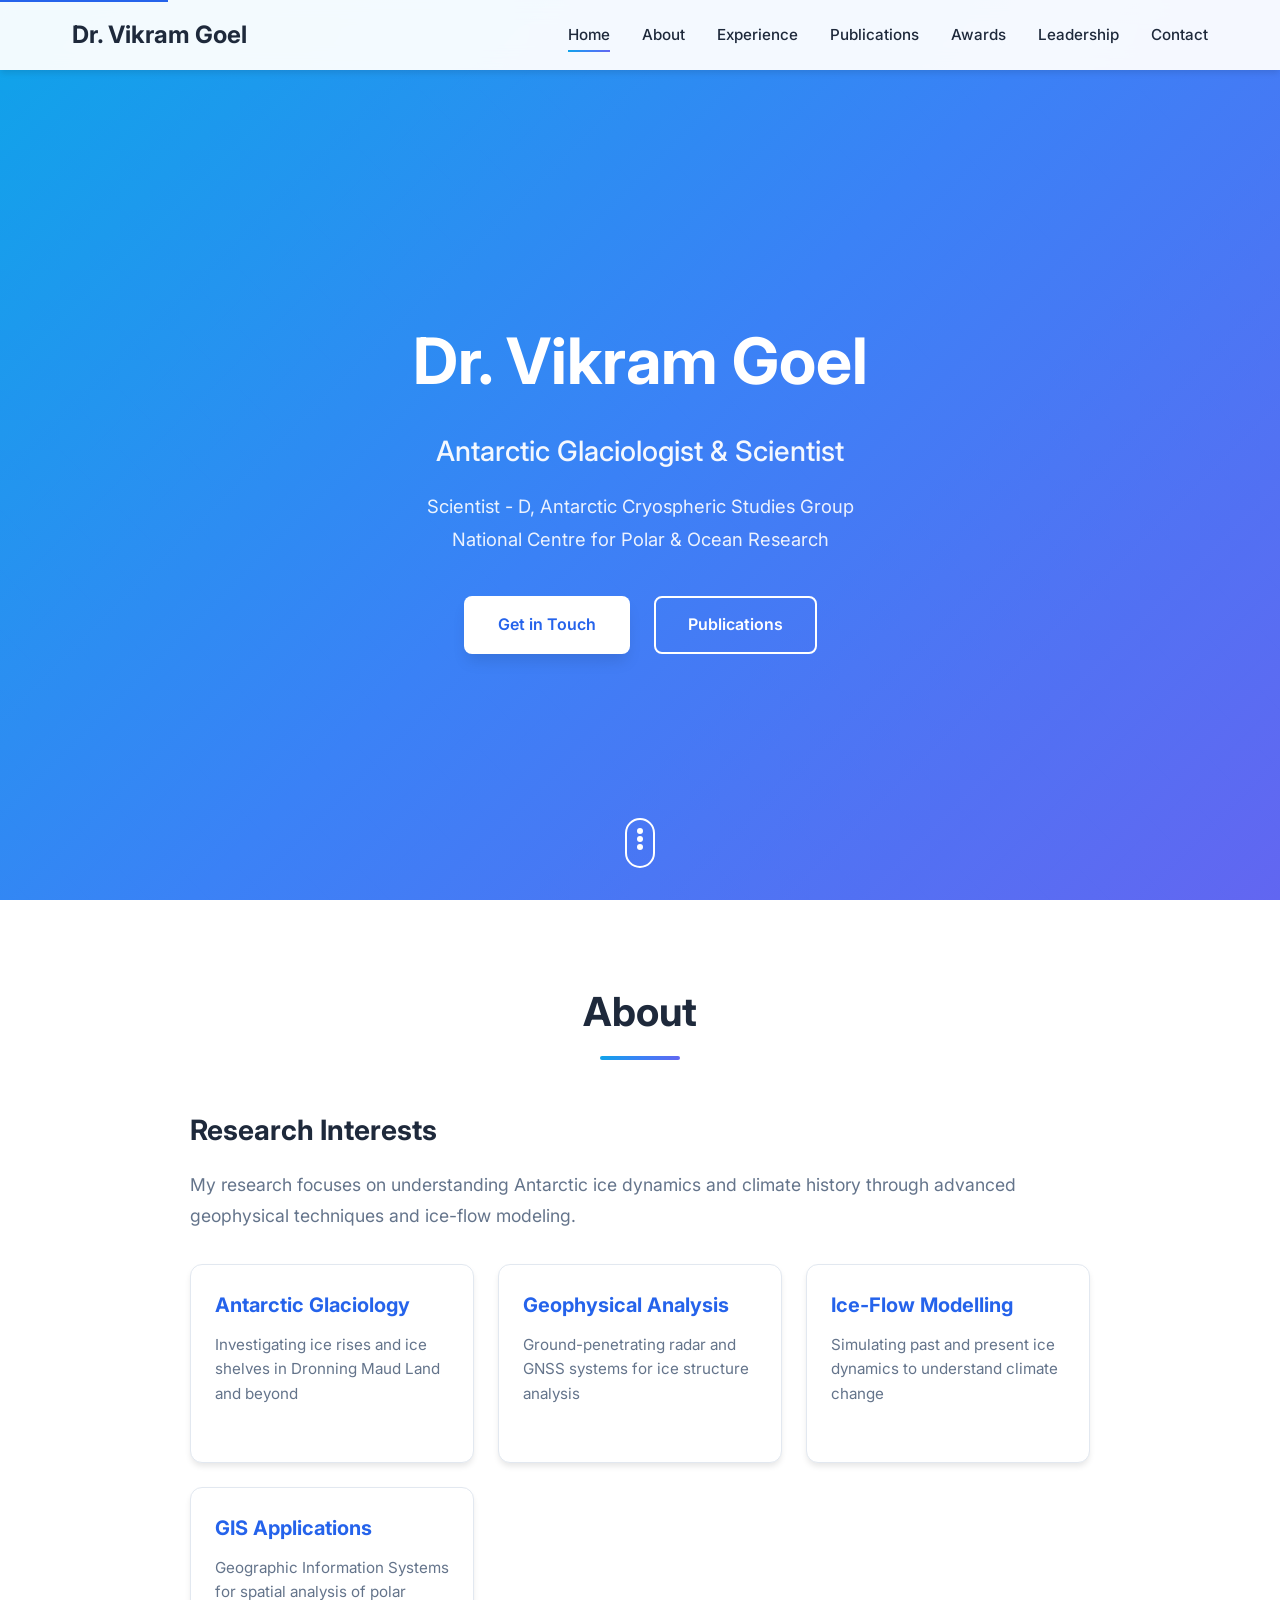
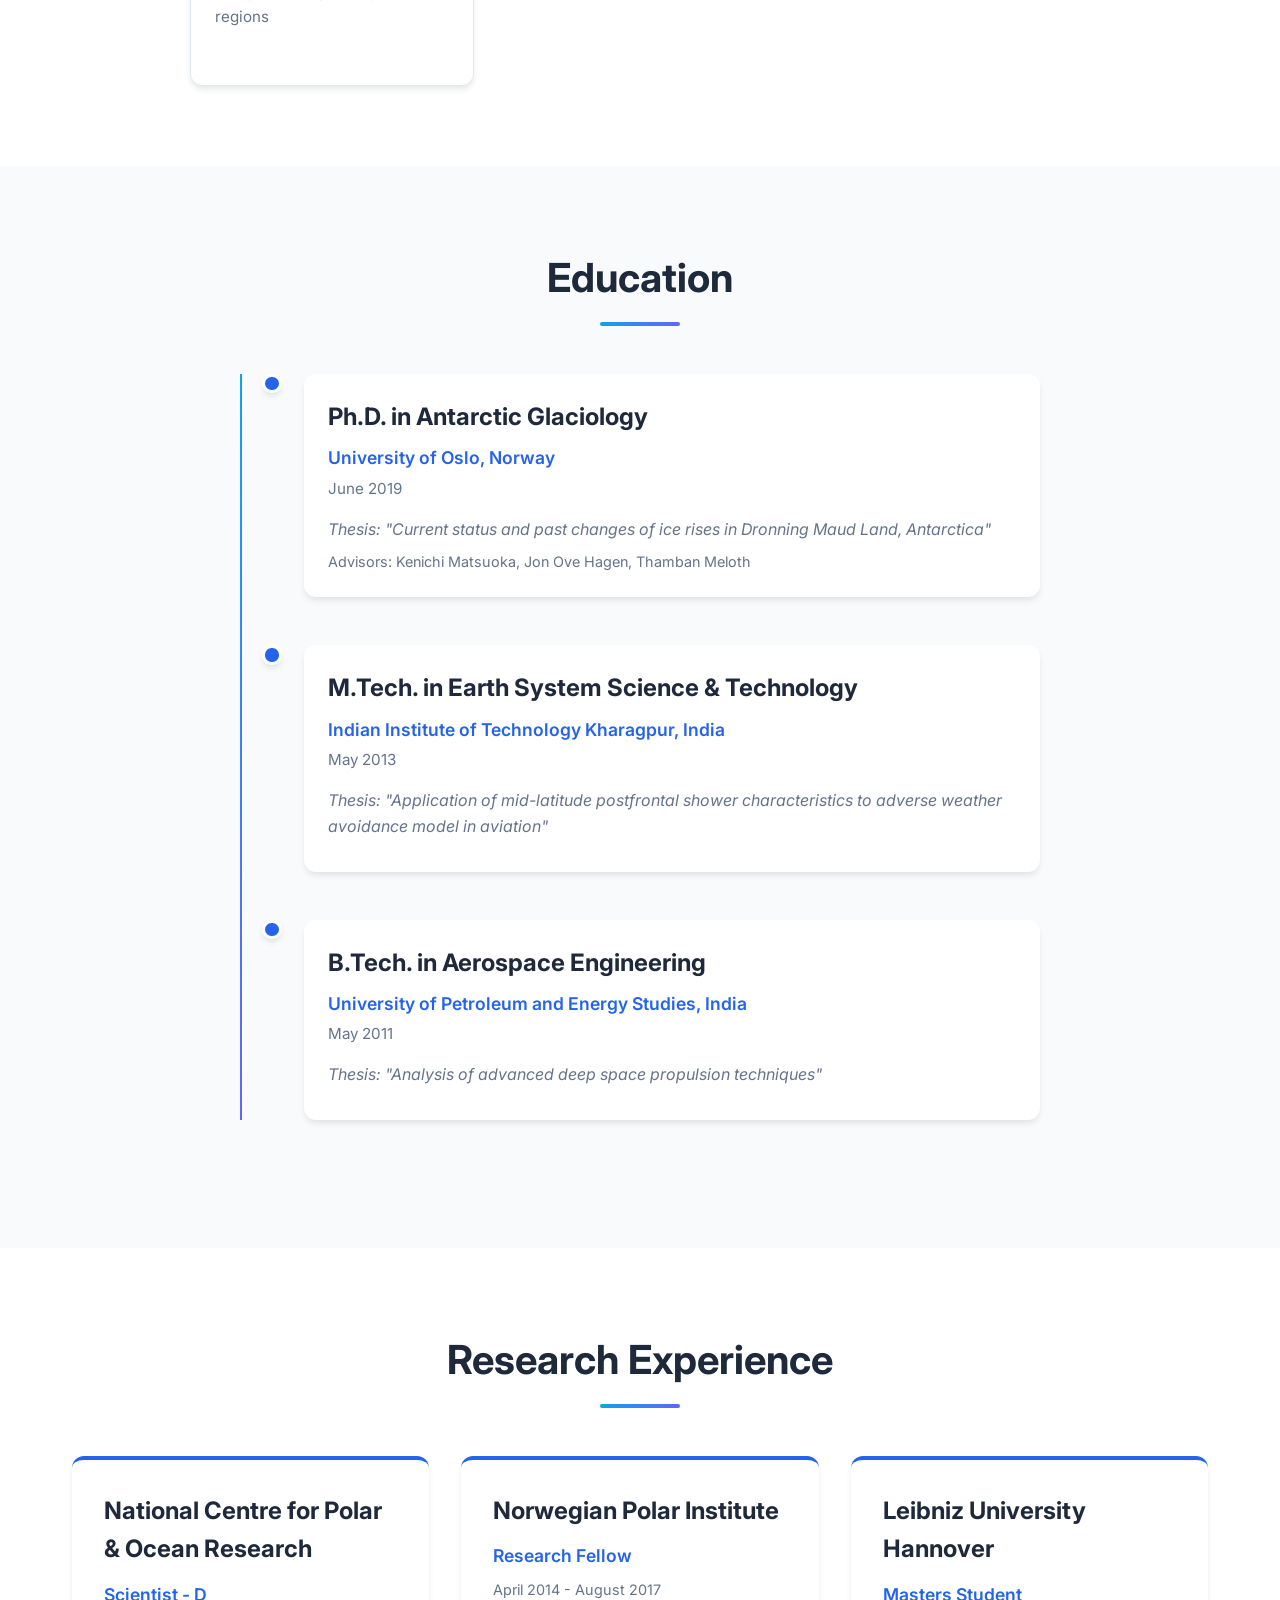
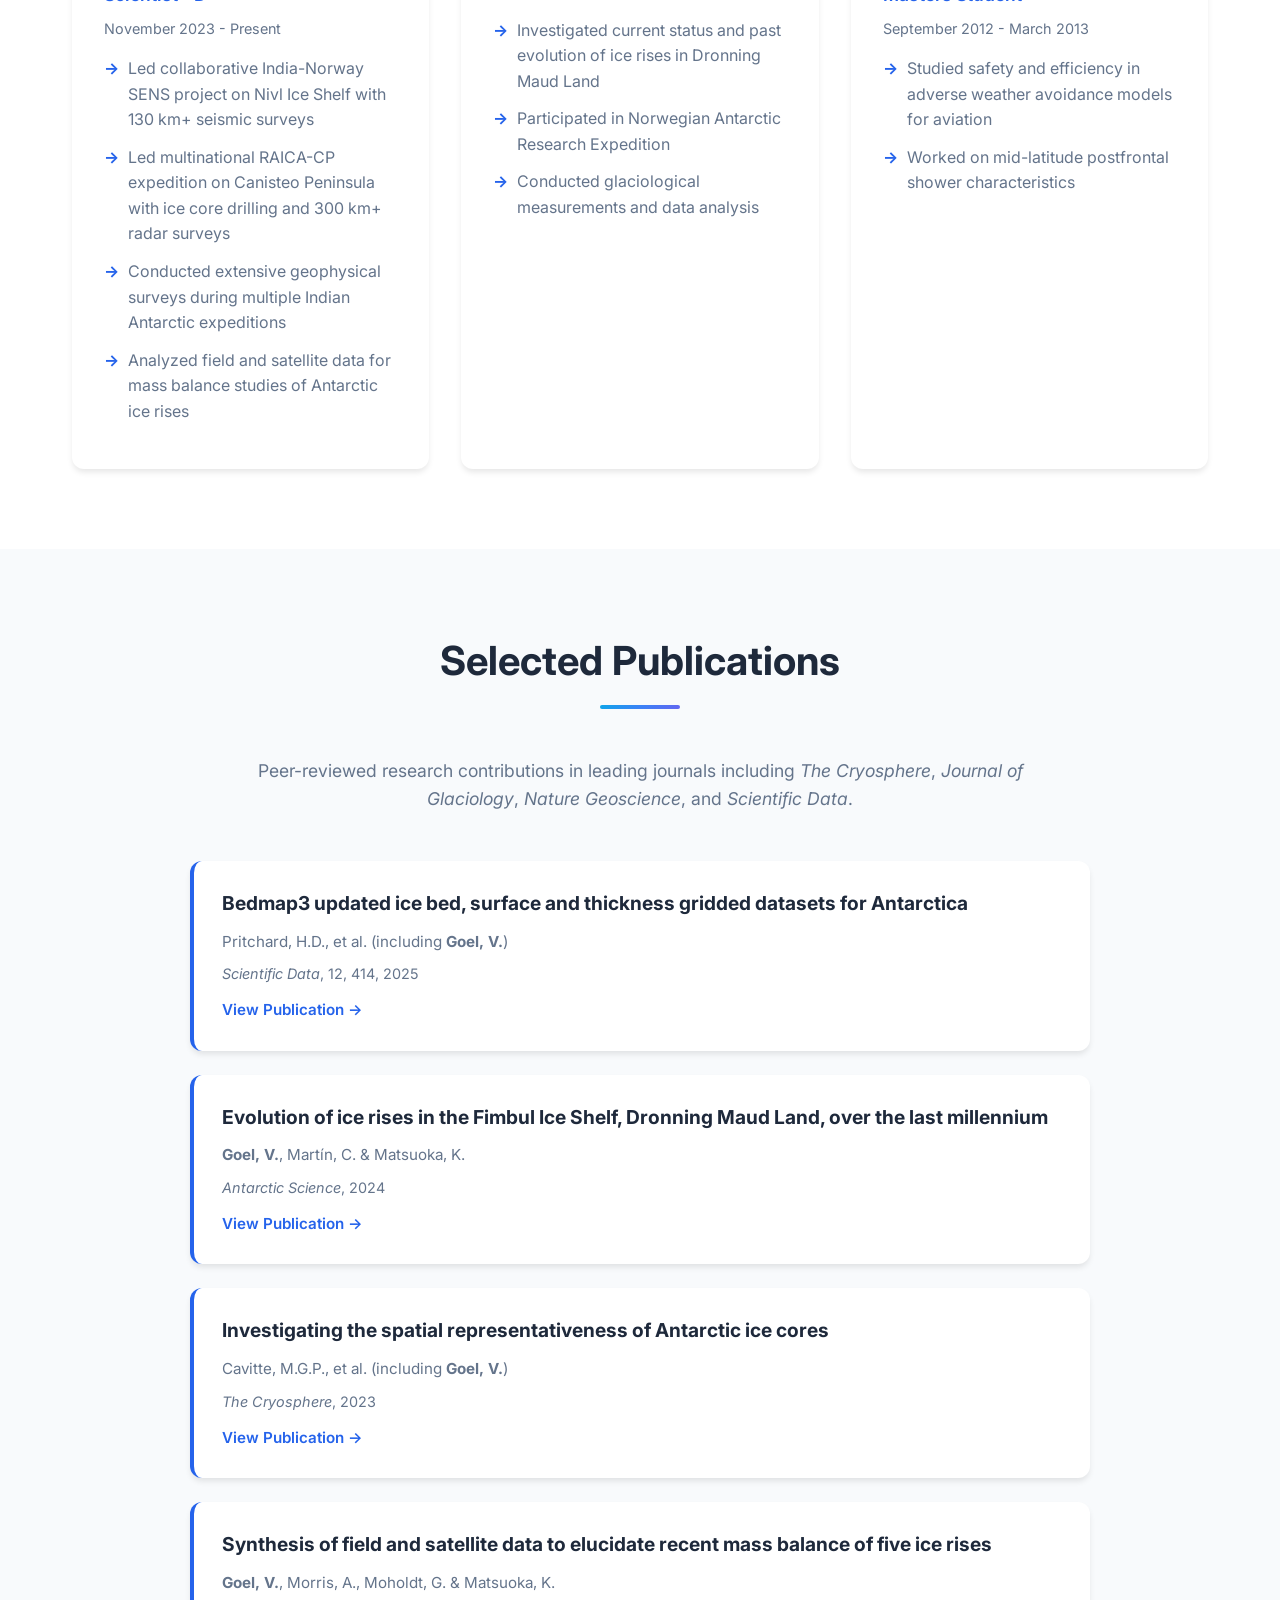
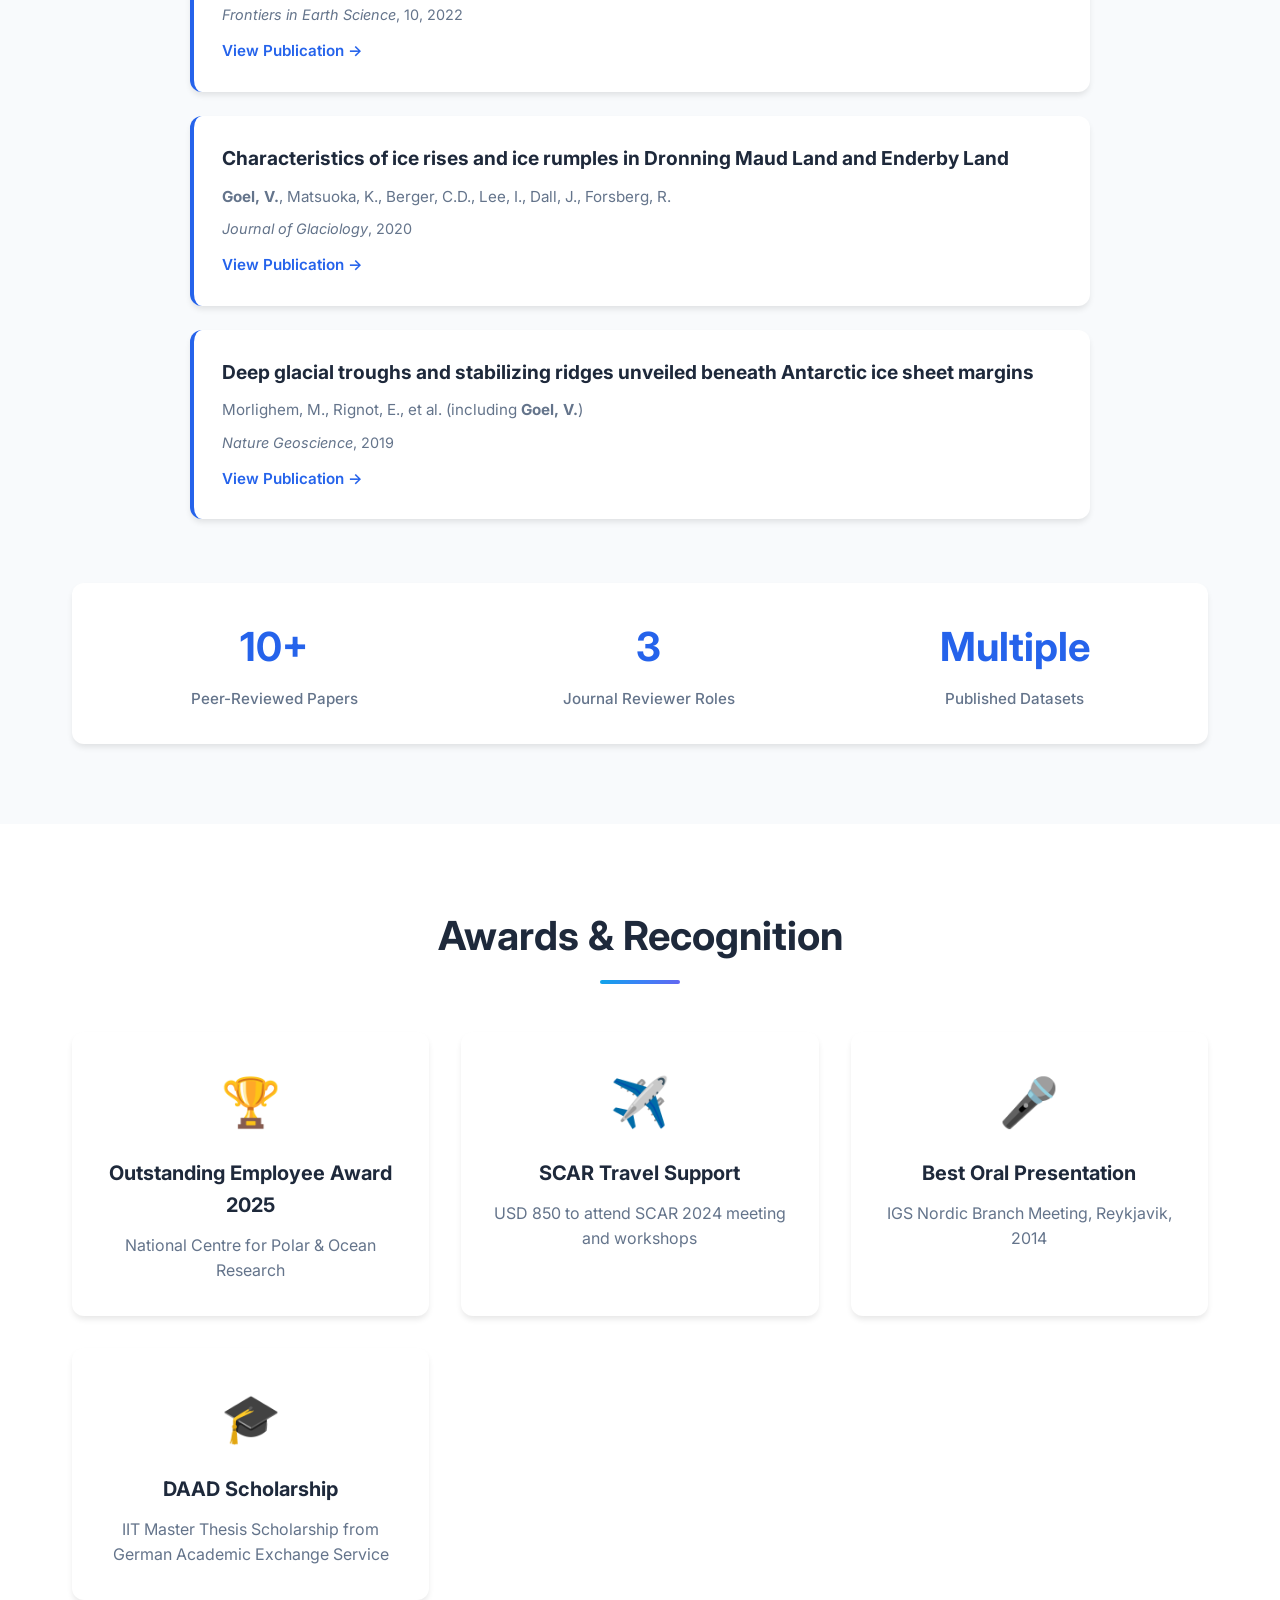
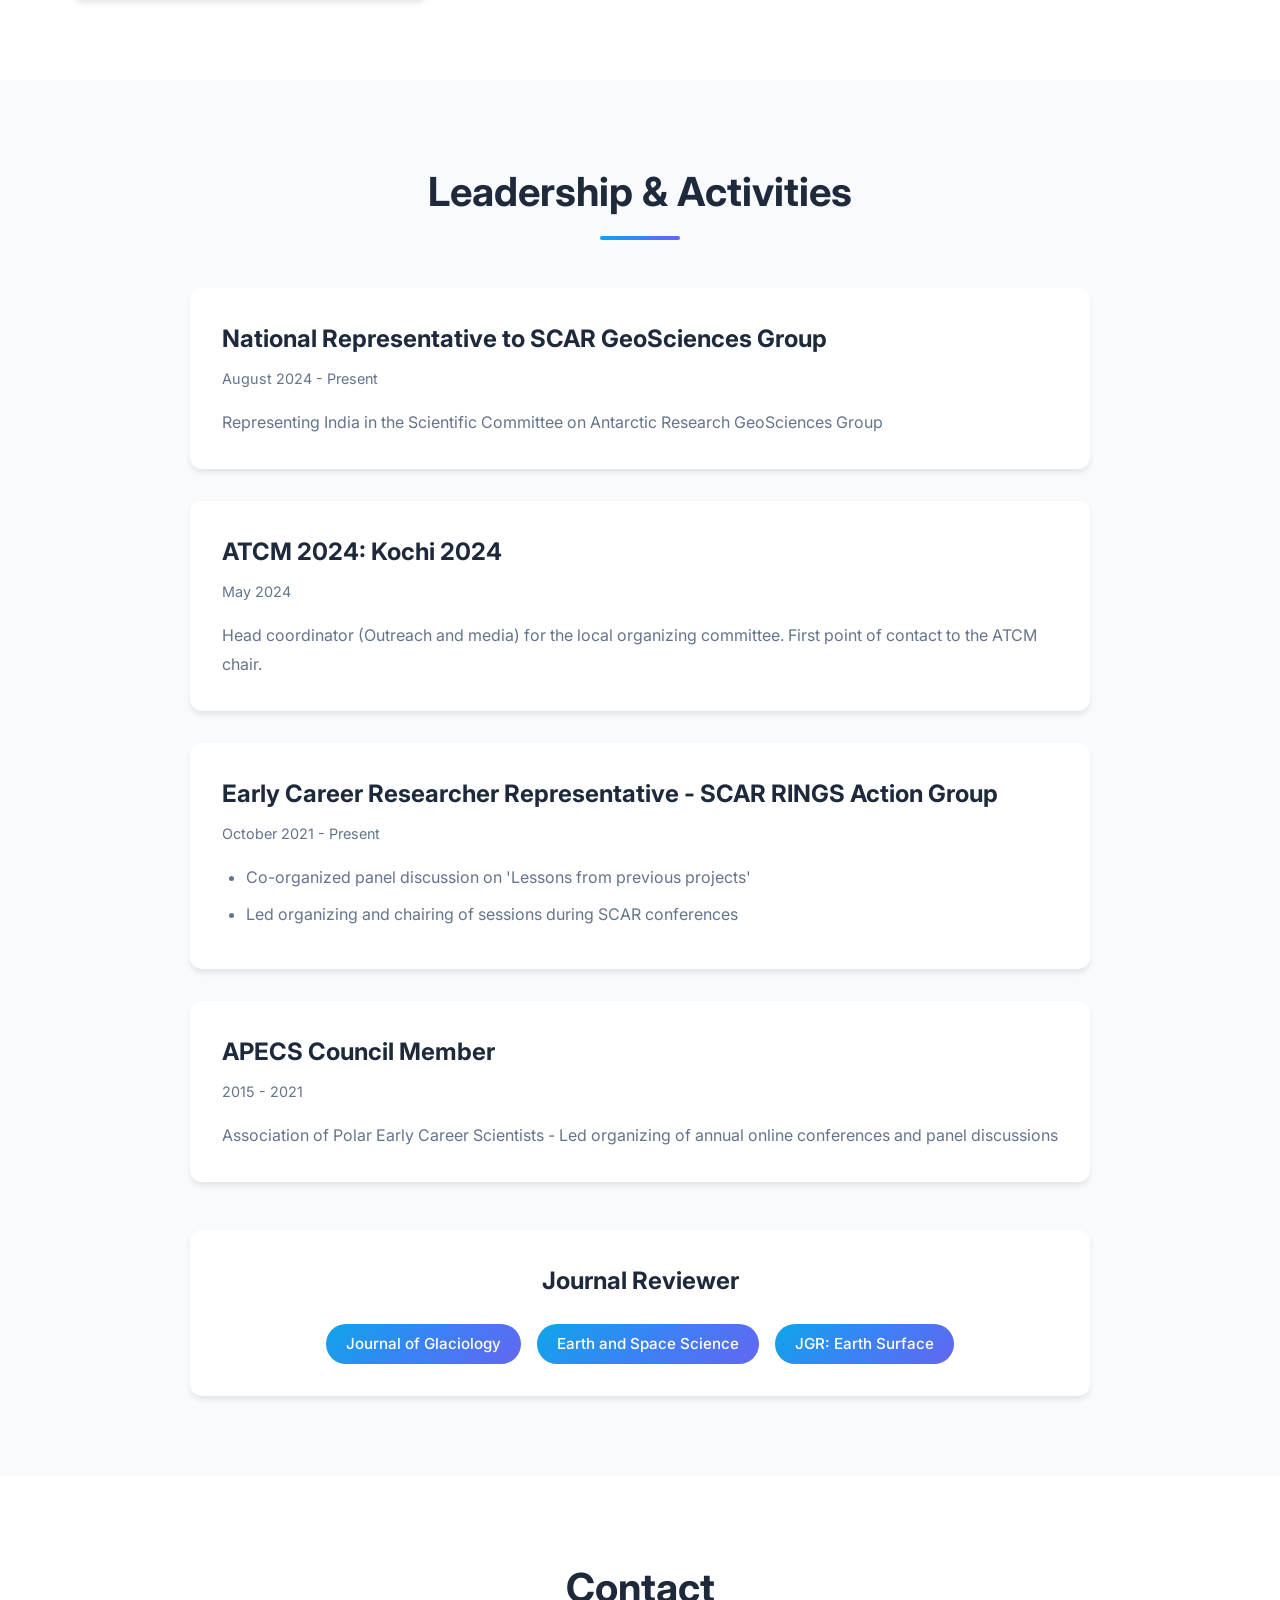
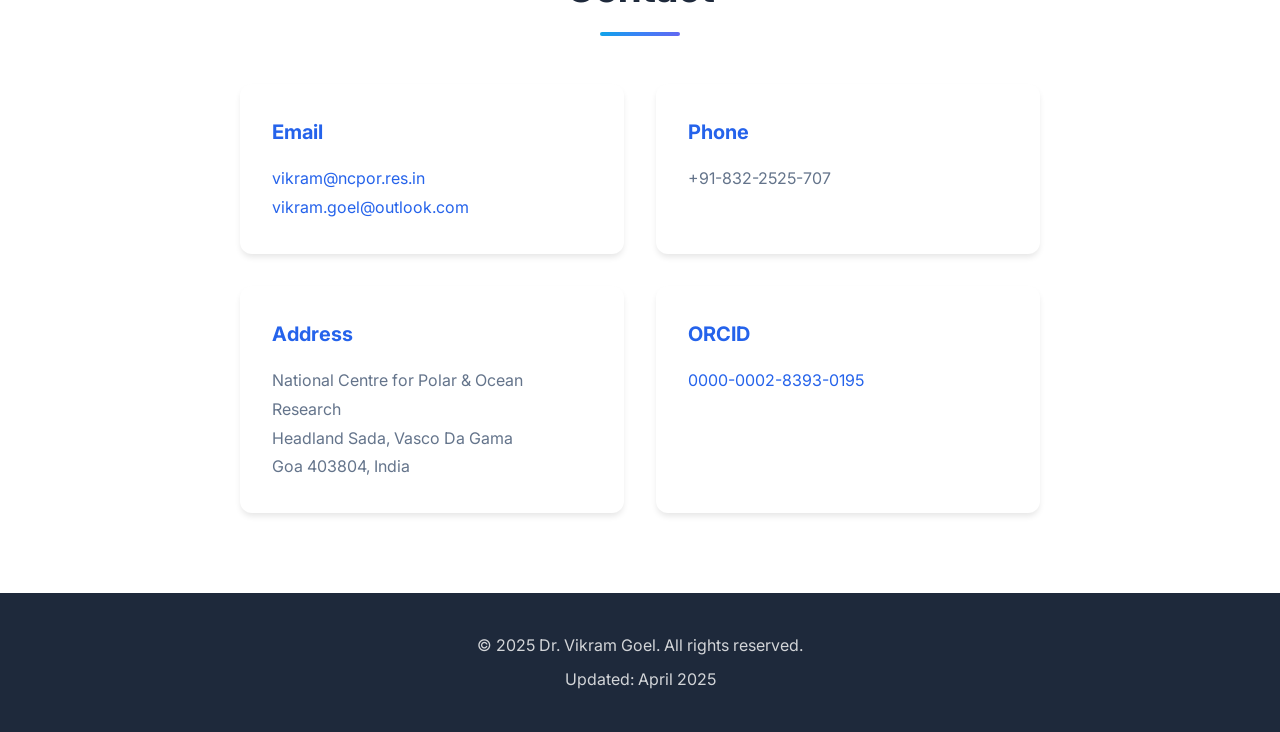
==== index.html @ bcf3c394 "Create professional GitHub Pages portfolio website for Dr. Vikram Goel - Built responsive portfolio " ====
<!DOCTYPE html>
<html lang="en">
<head>
    <meta charset="UTF-8">
    <meta name="viewport" content="width=device-width, initial-scale=1.0">
    <meta name="description" content="Dr. Vikram Goel - Antarctic Glaciologist and Scientist at National Centre for Polar & Ocean Research">
    <meta name="keywords" content="Vikram Goel, Antarctic Glaciology, Ice Research, Polar Science">
    <meta name="author" content="Dr. Vikram Goel">
    <title>Dr. Vikram Goel - Antarctic Glaciologist</title>
    <link rel="stylesheet" href="styles.css">
    <link rel="preconnect" href="https://fonts.googleapis.com">
    <link rel="preconnect" href="https://fonts.gstatic.com" crossorigin>
    <link href="https://fonts.googleapis.com/css2?family=Inter:wght@300;400;500;600;700&display=swap" rel="stylesheet">
</head>
<body>
    <!-- Navigation -->
    <nav class="navbar" id="navbar">
        <div class="container">
            <div class="nav-brand">Dr. Vikram Goel</div>
            <button class="nav-toggle" id="navToggle" aria-label="Toggle navigation">
                <span></span>
                <span></span>
                <span></span>
            </button>
            <ul class="nav-menu" id="navMenu">
                <li><a href="#home" class="nav-link">Home</a></li>
                <li><a href="#about" class="nav-link">About</a></li>
                <li><a href="#experience" class="nav-link">Experience</a></li>
                <li><a href="#publications" class="nav-link">Publications</a></li>
                <li><a href="#awards" class="nav-link">Awards</a></li>
                <li><a href="#leadership" class="nav-link">Leadership</a></li>
                <li><a href="#contact" class="nav-link">Contact</a></li>
            </ul>
        </div>
    </nav>

    <!-- Hero Section -->
    <section id="home" class="hero">
        <div class="container">
            <div class="hero-content">
                <h1 class="hero-title">Dr. Vikram Goel</h1>
                <p class="hero-subtitle">Antarctic Glaciologist & Scientist</p>
                <p class="hero-description">Scientist - D, Antarctic Cryospheric Studies Group<br>
                National Centre for Polar & Ocean Research</p>
                <div class="hero-buttons">
                    <a href="#contact" class="btn btn-primary">Get in Touch</a>
                    <a href="#publications" class="btn btn-secondary">Publications</a>
                </div>
            </div>
        </div>
        <div class="hero-scroll">
            <a href="#about" class="scroll-down">
                <span></span>
                <span></span>
                <span></span>
            </a>
        </div>
    </section>

    <!-- About Section -->
    <section id="about" class="section">
        <div class="container">
            <h2 class="section-title">About</h2>
            <div class="about-content">
                <div class="about-text">
                    <h3>Research Interests</h3>
                    <p>My research focuses on understanding Antarctic ice dynamics and climate history through advanced geophysical techniques and ice-flow modeling.</p>
                    <div class="research-areas">
                        <div class="research-item">
                            <h4>Antarctic Glaciology</h4>
                            <p>Investigating ice rises and ice shelves in Dronning Maud Land and beyond</p>
                        </div>
                        <div class="research-item">
                            <h4>Geophysical Analysis</h4>
                            <p>Ground-penetrating radar and GNSS systems for ice structure analysis</p>
                        </div>
                        <div class="research-item">
                            <h4>Ice-Flow Modelling</h4>
                            <p>Simulating past and present ice dynamics to understand climate change</p>
                        </div>
                        <div class="research-item">
                            <h4>GIS Applications</h4>
                            <p>Geographic Information Systems for spatial analysis of polar regions</p>
                        </div>
                    </div>
                </div>
            </div>
        </div>
    </section>

    <!-- Education Section -->
    <section id="education" class="section section-alt">
        <div class="container">
            <h2 class="section-title">Education</h2>
            <div class="timeline">
                <div class="timeline-item">
                    <div class="timeline-marker"></div>
                    <div class="timeline-content">
                        <h3>Ph.D. in Antarctic Glaciology</h3>
                        <p class="institution">University of Oslo, Norway</p>
                        <p class="date">June 2019</p>
                        <p class="description">Thesis: "Current status and past changes of ice rises in Dronning Maud Land, Antarctica"</p>
                        <p class="advisors">Advisors: Kenichi Matsuoka, Jon Ove Hagen, Thamban Meloth</p>
                    </div>
                </div>
                <div class="timeline-item">
                    <div class="timeline-marker"></div>
                    <div class="timeline-content">
                        <h3>M.Tech. in Earth System Science & Technology</h3>
                        <p class="institution">Indian Institute of Technology Kharagpur, India</p>
                        <p class="date">May 2013</p>
                        <p class="description">Thesis: "Application of mid-latitude postfrontal shower characteristics to adverse weather avoidance model in aviation"</p>
                    </div>
                </div>
                <div class="timeline-item">
                    <div class="timeline-marker"></div>
                    <div class="timeline-content">
                        <h3>B.Tech. in Aerospace Engineering</h3>
                        <p class="institution">University of Petroleum and Energy Studies, India</p>
                        <p class="date">May 2011</p>
                        <p class="description">Thesis: "Analysis of advanced deep space propulsion techniques"</p>
                    </div>
                </div>
            </div>
        </div>
    </section>

    <!-- Experience Section -->
    <section id="experience" class="section">
        <div class="container">
            <h2 class="section-title">Research Experience</h2>
            <div class="experience-grid">
                <div class="experience-card">
                    <h3>National Centre for Polar & Ocean Research</h3>
                    <p class="position">Scientist - D</p>
                    <p class="date">November 2023 - Present</p>
                    <ul class="highlights">
                        <li>Led collaborative India-Norway SENS project on Nivl Ice Shelf with 130 km+ seismic surveys</li>
                        <li>Led multinational RAICA-CP expedition on Canisteo Peninsula with ice core drilling and 300 km+ radar surveys</li>
                        <li>Conducted extensive geophysical surveys during multiple Indian Antarctic expeditions</li>
                        <li>Analyzed field and satellite data for mass balance studies of Antarctic ice rises</li>
                    </ul>
                </div>
                <div class="experience-card">
                    <h3>Norwegian Polar Institute</h3>
                    <p class="position">Research Fellow</p>
                    <p class="date">April 2014 - August 2017</p>
                    <ul class="highlights">
                        <li>Investigated current status and past evolution of ice rises in Dronning Maud Land</li>
                        <li>Participated in Norwegian Antarctic Research Expedition</li>
                        <li>Conducted glaciological measurements and data analysis</li>
                    </ul>
                </div>
                <div class="experience-card">
                    <h3>Leibniz University Hannover</h3>
                    <p class="position">Masters Student</p>
                    <p class="date">September 2012 - March 2013</p>
                    <ul class="highlights">
                        <li>Studied safety and efficiency in adverse weather avoidance models for aviation</li>
                        <li>Worked on mid-latitude postfrontal shower characteristics</li>
                    </ul>
                </div>
            </div>
        </div>
    </section>

    <!-- Publications Section -->
    <section id="publications" class="section section-alt">
        <div class="container">
            <h2 class="section-title">Selected Publications</h2>
            <div class="publications-intro">
                <p>Peer-reviewed research contributions in leading journals including <em>The Cryosphere</em>, <em>Journal of Glaciology</em>, <em>Nature Geoscience</em>, and <em>Scientific Data</em>.</p>
            </div>
            <div class="publications-list">
                <div class="publication-item">
                    <h4>Bedmap3 updated ice bed, surface and thickness gridded datasets for Antarctica</h4>
                    <p class="authors">Pritchard, H.D., et al. (including <strong>Goel, V.</strong>)</p>
                    <p class="journal"><em>Scientific Data</em>, 12, 414, 2025</p>
                    <a href="https://doi.org/10.1038/s41597-025-04672-y" class="pub-link" target="_blank">View Publication →</a>
                </div>
                <div class="publication-item">
                    <h4>Evolution of ice rises in the Fimbul Ice Shelf, Dronning Maud Land, over the last millennium</h4>
                    <p class="authors"><strong>Goel, V.</strong>, Martín, C. & Matsuoka, K.</p>
                    <p class="journal"><em>Antarctic Science</em>, 2024</p>
                    <a href="https://doi.org/10.1017/S0954102023000330" class="pub-link" target="_blank">View Publication →</a>
                </div>
                <div class="publication-item">
                    <h4>Investigating the spatial representativeness of Antarctic ice cores</h4>
                    <p class="authors">Cavitte, M.G.P., et al. (including <strong>Goel, V.</strong>)</p>
                    <p class="journal"><em>The Cryosphere</em>, 2023</p>
                    <a href="https://doi.org/10.5194/tc-17-4779-2023" class="pub-link" target="_blank">View Publication →</a>
                </div>
                <div class="publication-item">
                    <h4>Synthesis of field and satellite data to elucidate recent mass balance of five ice rises</h4>
                    <p class="authors"><strong>Goel, V.</strong>, Morris, A., Moholdt, G. & Matsuoka, K.</p>
                    <p class="journal"><em>Frontiers in Earth Science</em>, 10, 2022</p>
                    <a href="https://doi.org/10.3389/feart.2022.975606" class="pub-link" target="_blank">View Publication →</a>
                </div>
                <div class="publication-item">
                    <h4>Characteristics of ice rises and ice rumples in Dronning Maud Land and Enderby Land</h4>
                    <p class="authors"><strong>Goel, V.</strong>, Matsuoka, K., Berger, C.D., Lee, I., Dall, J., Forsberg, R.</p>
                    <p class="journal"><em>Journal of Glaciology</em>, 2020</p>
                    <a href="https://doi.org/10.1017/jog.2020.77" class="pub-link" target="_blank">View Publication →</a>
                </div>
                <div class="publication-item">
                    <h4>Deep glacial troughs and stabilizing ridges unveiled beneath Antarctic ice sheet margins</h4>
                    <p class="authors">Morlighem, M., Rignot, E., et al. (including <strong>Goel, V.</strong>)</p>
                    <p class="journal"><em>Nature Geoscience</em>, 2019</p>
                    <a href="https://doi.org/10.1038/s41561-019-0510-8" class="pub-link" target="_blank">View Publication →</a>
                </div>
            </div>
            <div class="publication-stats">
                <div class="stat-item">
                    <span class="stat-number">10+</span>
                    <span class="stat-label">Peer-Reviewed Papers</span>
                </div>
                <div class="stat-item">
                    <span class="stat-number">3</span>
                    <span class="stat-label">Journal Reviewer Roles</span>
                </div>
                <div class="stat-item">
                    <span class="stat-number">Multiple</span>
                    <span class="stat-label">Published Datasets</span>
                </div>
            </div>
        </div>
    </section>

    <!-- Awards Section -->
    <section id="awards" class="section">
        <div class="container">
            <h2 class="section-title">Awards & Recognition</h2>
            <div class="awards-grid">
                <div class="award-card">
                    <div class="award-icon">🏆</div>
                    <h3>Outstanding Employee Award 2025</h3>
                    <p>National Centre for Polar & Ocean Research</p>
                </div>
                <div class="award-card">
                    <div class="award-icon">✈️</div>
                    <h3>SCAR Travel Support</h3>
                    <p>USD 850 to attend SCAR 2024 meeting and workshops</p>
                </div>
                <div class="award-card">
                    <div class="award-icon">🎤</div>
                    <h3>Best Oral Presentation</h3>
                    <p>IGS Nordic Branch Meeting, Reykjavik, 2014</p>
                </div>
                <div class="award-card">
                    <div class="award-icon">🎓</div>
                    <h3>DAAD Scholarship</h3>
                    <p>IIT Master Thesis Scholarship from German Academic Exchange Service</p>
                </div>
            </div>
        </div>
    </section>

    <!-- Leadership Section -->
    <section id="leadership" class="section section-alt">
        <div class="container">
            <h2 class="section-title">Leadership & Activities</h2>
            <div class="leadership-content">
                <div class="leadership-item">
                    <h3>National Representative to SCAR GeoSciences Group</h3>
                    <p class="date">August 2024 - Present</p>
                    <p>Representing India in the Scientific Committee on Antarctic Research GeoSciences Group</p>
                </div>
                <div class="leadership-item">
                    <h3>ATCM 2024: Kochi 2024</h3>
                    <p class="date">May 2024</p>
                    <p>Head coordinator (Outreach and media) for the local organizing committee. First point of contact to the ATCM chair.</p>
                </div>
                <div class="leadership-item">
                    <h3>Early Career Researcher Representative - SCAR RINGS Action Group</h3>
                    <p class="date">October 2021 - Present</p>
                    <ul>
                        <li>Co-organized panel discussion on 'Lessons from previous projects'</li>
                        <li>Led organizing and chairing of sessions during SCAR conferences</li>
                    </ul>
                </div>
                <div class="leadership-item">
                    <h3>APECS Council Member</h3>
                    <p class="date">2015 - 2021</p>
                    <p>Association of Polar Early Career Scientists - Led organizing of annual online conferences and panel discussions</p>
                </div>
            </div>

            <div class="reviewer-section">
                <h3>Journal Reviewer</h3>
                <div class="reviewer-list">
                    <span class="reviewer-badge">Journal of Glaciology</span>
                    <span class="reviewer-badge">Earth and Space Science</span>
                    <span class="reviewer-badge">JGR: Earth Surface</span>
                </div>
            </div>
        </div>
    </section>

    <!-- Contact Section -->
    <section id="contact" class="section">
        <div class="container">
            <h2 class="section-title">Contact</h2>
            <div class="contact-content">
                <div class="contact-info">
                    <div class="contact-item">
                        <h3>Email</h3>
                        <p><a href="mailto:vikram@ncpor.res.in">vikram@ncpor.res.in</a></p>
                        <p><a href="mailto:vikram.goel@outlook.com">vikram.goel@outlook.com</a></p>
                    </div>
                    <div class="contact-item">
                        <h3>Phone</h3>
                        <p>+91-832-2525-707</p>
                    </div>
                    <div class="contact-item">
                        <h3>Address</h3>
                        <p>National Centre for Polar & Ocean Research<br>
                        Headland Sada, Vasco Da Gama<br>
                        Goa 403804, India</p>
                    </div>
                    <div class="contact-item">
                        <h3>ORCID</h3>
                        <p><a href="https://orcid.org/0000-0002-8393-0195" target="_blank">0000-0002-8393-0195</a></p>
                    </div>
                </div>
            </div>
        </div>
    </section>

    <!-- Footer -->
    <footer class="footer">
        <div class="container">
            <p>&copy; 2025 Dr. Vikram Goel. All rights reserved.</p>
            <p>Updated: April 2025</p>
        </div>
    </footer>

    <script src="script.js"></script>
</body>
</html>
---- styles.css ----
/* ====================================
   Global Styles & Reset
   ==================================== */

* {
    margin: 0;
    padding: 0;
    box-sizing: border-box;
}

:root {
    --primary-color: #2563eb;
    --secondary-color: #1e40af;
    --accent-color: #3b82f6;
    --dark-color: #1e293b;
    --light-color: #f8fafc;
    --gray-color: #64748b;
    --border-color: #e2e8f0;
    --success-color: #10b981;
    --gradient-primary: linear-gradient(135deg, #667eea 0%, #764ba2 100%);
    --gradient-ice: linear-gradient(135deg, #0ea5e9 0%, #3b82f6 50%, #6366f1 100%);
    --shadow-sm: 0 1px 2px 0 rgba(0, 0, 0, 0.05);
    --shadow-md: 0 4px 6px -1px rgba(0, 0, 0, 0.1);
    --shadow-lg: 0 10px 15px -3px rgba(0, 0, 0, 0.1);
    --shadow-xl: 0 20px 25px -5px rgba(0, 0, 0, 0.1);
    --transition: all 0.3s ease;
}

html {
    scroll-behavior: smooth;
}

body {
    font-family: 'Inter', -apple-system, BlinkMacSystemFont, 'Segoe UI', Roboto, 'Helvetica Neue', Arial, sans-serif;
    font-size: 16px;
    line-height: 1.6;
    color: var(--dark-color);
    background-color: #ffffff;
    overflow-x: hidden;
}

.container {
    max-width: 1200px;
    margin: 0 auto;
    padding: 0 2rem;
}

a {
    text-decoration: none;
    color: var(--primary-color);
    transition: var(--transition);
}

a:hover {
    color: var(--secondary-color);
}

/* ====================================
   Navigation Bar
   ==================================== */

.navbar {
    position: fixed;
    top: 0;
    left: 0;
    width: 100%;
    background-color: rgba(255, 255, 255, 0.95);
    backdrop-filter: blur(10px);
    box-shadow: var(--shadow-md);
    z-index: 1000;
    transition: var(--transition);
}

.navbar .container {
    display: flex;
    justify-content: space-between;
    align-items: center;
    padding: 1rem 2rem;
}

.nav-brand {
    font-size: 1.5rem;
    font-weight: 700;
    color: var(--dark-color);
}

.nav-menu {
    display: flex;
    list-style: none;
    gap: 2rem;
}

.nav-link {
    color: var(--dark-color);
    font-weight: 500;
    font-size: 0.95rem;
    padding: 0.5rem 0;
    position: relative;
}

.nav-link::after {
    content: '';
    position: absolute;
    bottom: 0;
    left: 0;
    width: 0;
    height: 2px;
    background: var(--gradient-ice);
    transition: width 0.3s ease;
}

.nav-link:hover::after,
.nav-link.active::after {
    width: 100%;
}

.nav-toggle {
    display: none;
    flex-direction: column;
    background: none;
    border: none;
    cursor: pointer;
    padding: 0.5rem;
}

.nav-toggle span {
    width: 25px;
    height: 3px;
    background-color: var(--dark-color);
    margin: 3px 0;
    transition: var(--transition);
    border-radius: 3px;
}

/* ====================================
   Hero Section
   ==================================== */

.hero {
    min-height: 100vh;
    display: flex;
    align-items: center;
    justify-content: center;
    background: var(--gradient-ice);
    color: white;
    text-align: center;
    position: relative;
    padding: 8rem 2rem 4rem;
}

.hero::before {
    content: '';
    position: absolute;
    top: 0;
    left: 0;
    right: 0;
    bottom: 0;
    background:
        linear-gradient(45deg, rgba(37, 99, 235, 0.1) 25%, transparent 25%),
        linear-gradient(-45deg, rgba(37, 99, 235, 0.1) 25%, transparent 25%),
        linear-gradient(45deg, transparent 75%, rgba(37, 99, 235, 0.1) 75%),
        linear-gradient(-45deg, transparent 75%, rgba(37, 99, 235, 0.1) 75%);
    background-size: 60px 60px;
    background-position: 0 0, 0 30px, 30px -30px, -30px 0px;
    opacity: 0.3;
}

.hero-content {
    position: relative;
    z-index: 1;
}

.hero-title {
    font-size: 4rem;
    font-weight: 700;
    margin-bottom: 1rem;
    animation: fadeInUp 1s ease;
}

.hero-subtitle {
    font-size: 1.75rem;
    font-weight: 500;
    margin-bottom: 1rem;
    opacity: 0.95;
    animation: fadeInUp 1s ease 0.2s backwards;
}

.hero-description {
    font-size: 1.15rem;
    margin-bottom: 2.5rem;
    opacity: 0.9;
    line-height: 1.8;
    animation: fadeInUp 1s ease 0.4s backwards;
}

.hero-buttons {
    display: flex;
    gap: 1.5rem;
    justify-content: center;
    flex-wrap: wrap;
    animation: fadeInUp 1s ease 0.6s backwards;
}

.btn {
    display: inline-block;
    padding: 0.875rem 2rem;
    border-radius: 8px;
    font-weight: 600;
    font-size: 1rem;
    transition: var(--transition);
    cursor: pointer;
    border: 2px solid transparent;
}

.btn-primary {
    background-color: white;
    color: var(--primary-color);
    box-shadow: var(--shadow-lg);
}

.btn-primary:hover {
    transform: translateY(-2px);
    box-shadow: var(--shadow-xl);
    color: var(--secondary-color);
}

.btn-secondary {
    background-color: transparent;
    color: white;
    border-color: white;
}

.btn-secondary:hover {
    background-color: white;
    color: var(--primary-color);
    transform: translateY(-2px);
}

.hero-scroll {
    position: absolute;
    bottom: 2rem;
    left: 50%;
    transform: translateX(-50%);
}

.scroll-down {
    display: block;
    width: 30px;
    height: 50px;
    border: 2px solid white;
    border-radius: 25px;
    position: relative;
}

.scroll-down span {
    position: absolute;
    width: 6px;
    height: 6px;
    background-color: white;
    border-radius: 50%;
    left: 50%;
    transform: translateX(-50%);
    animation: scrollAnimation 2s infinite;
}

.scroll-down span:nth-child(1) {
    top: 8px;
}

.scroll-down span:nth-child(2) {
    top: 16px;
    animation-delay: 0.2s;
}

.scroll-down span:nth-child(3) {
    top: 24px;
    animation-delay: 0.4s;
}

/* ====================================
   Sections
   ==================================== */

.section {
    padding: 5rem 0;
}

.section-alt {
    background-color: var(--light-color);
}

.section-title {
    font-size: 2.5rem;
    font-weight: 700;
    text-align: center;
    margin-bottom: 3rem;
    color: var(--dark-color);
    position: relative;
    padding-bottom: 1rem;
}

.section-title::after {
    content: '';
    position: absolute;
    bottom: 0;
    left: 50%;
    transform: translateX(-50%);
    width: 80px;
    height: 4px;
    background: var(--gradient-ice);
    border-radius: 2px;
}

/* ====================================
   About Section
   ==================================== */

.about-content {
    max-width: 900px;
    margin: 0 auto;
}

.about-text h3 {
    font-size: 1.75rem;
    margin-bottom: 1rem;
    color: var(--dark-color);
}

.about-text p {
    font-size: 1.1rem;
    color: var(--gray-color);
    margin-bottom: 2rem;
    line-height: 1.8;
}

.research-areas {
    display: grid;
    grid-template-columns: repeat(auto-fit, minmax(250px, 1fr));
    gap: 1.5rem;
    margin-top: 2rem;
}

.research-item {
    padding: 1.5rem;
    background: white;
    border-radius: 12px;
    box-shadow: var(--shadow-md);
    transition: var(--transition);
    border: 1px solid var(--border-color);
}

.research-item:hover {
    transform: translateY(-5px);
    box-shadow: var(--shadow-lg);
    border-color: var(--primary-color);
}

.research-item h4 {
    font-size: 1.25rem;
    margin-bottom: 0.75rem;
    color: var(--primary-color);
}

.research-item p {
    font-size: 0.95rem;
    color: var(--gray-color);
    line-height: 1.6;
}

/* ====================================
   Education Timeline
   ==================================== */

.timeline {
    max-width: 800px;
    margin: 0 auto;
    position: relative;
    padding-left: 2rem;
}

.timeline::before {
    content: '';
    position: absolute;
    left: 0;
    top: 0;
    bottom: 0;
    width: 2px;
    background: var(--gradient-ice);
}

.timeline-item {
    position: relative;
    margin-bottom: 3rem;
    padding-left: 2rem;
}

.timeline-marker {
    position: absolute;
    left: -0.6rem;
    top: 0;
    width: 1.2rem;
    height: 1.2rem;
    background: var(--primary-color);
    border: 3px solid white;
    border-radius: 50%;
    box-shadow: var(--shadow-md);
}

.timeline-content {
    background: white;
    padding: 1.5rem;
    border-radius: 12px;
    box-shadow: var(--shadow-md);
    transition: var(--transition);
}

.timeline-content:hover {
    box-shadow: var(--shadow-lg);
    transform: translateX(5px);
}

.timeline-content h3 {
    font-size: 1.5rem;
    color: var(--dark-color);
    margin-bottom: 0.5rem;
}

.institution {
    font-size: 1.1rem;
    color: var(--primary-color);
    font-weight: 600;
    margin-bottom: 0.25rem;
}

.date {
    font-size: 0.95rem;
    color: var(--gray-color);
    margin-bottom: 1rem;
}

.description {
    font-size: 1rem;
    color: var(--gray-color);
    margin-bottom: 0.5rem;
    font-style: italic;
}

.advisors {
    font-size: 0.9rem;
    color: var(--gray-color);
}

/* ====================================
   Experience Section
   ==================================== */

.experience-grid {
    display: grid;
    grid-template-columns: repeat(auto-fit, minmax(350px, 1fr));
    gap: 2rem;
    margin-top: 2rem;
}

.experience-card {
    background: white;
    padding: 2rem;
    border-radius: 12px;
    box-shadow: var(--shadow-md);
    transition: var(--transition);
    border-top: 4px solid var(--primary-color);
}

.experience-card:hover {
    transform: translateY(-5px);
    box-shadow: var(--shadow-xl);
}

.experience-card h3 {
    font-size: 1.5rem;
    color: var(--dark-color);
    margin-bottom: 0.75rem;
}

.position {
    font-size: 1.1rem;
    color: var(--primary-color);
    font-weight: 600;
    margin-bottom: 0.5rem;
}

.experience-card .date {
    font-size: 0.9rem;
    color: var(--gray-color);
    margin-bottom: 1rem;
}

.highlights {
    list-style: none;
    padding-left: 0;
}

.highlights li {
    padding-left: 1.5rem;
    margin-bottom: 0.75rem;
    position: relative;
    color: var(--gray-color);
    line-height: 1.6;
}

.highlights li::before {
    content: '→';
    position: absolute;
    left: 0;
    color: var(--primary-color);
    font-weight: bold;
}

/* ====================================
   Publications Section
   ==================================== */

.publications-intro {
    max-width: 800px;
    margin: 0 auto 3rem;
    text-align: center;
    font-size: 1.1rem;
    color: var(--gray-color);
}

.publications-list {
    max-width: 900px;
    margin: 0 auto;
}

.publication-item {
    background: white;
    padding: 1.75rem;
    border-radius: 12px;
    margin-bottom: 1.5rem;
    box-shadow: var(--shadow-md);
    transition: var(--transition);
    border-left: 4px solid var(--primary-color);
}

.publication-item:hover {
    box-shadow: var(--shadow-lg);
    transform: translateX(5px);
}

.publication-item h4 {
    font-size: 1.2rem;
    color: var(--dark-color);
    margin-bottom: 0.75rem;
    line-height: 1.5;
}

.authors {
    font-size: 0.95rem;
    color: var(--gray-color);
    margin-bottom: 0.5rem;
}

.journal {
    font-size: 0.9rem;
    color: var(--gray-color);
    margin-bottom: 0.75rem;
}

.pub-link {
    display: inline-block;
    color: var(--primary-color);
    font-weight: 600;
    font-size: 0.95rem;
}

.pub-link:hover {
    color: var(--secondary-color);
    transform: translateX(3px);
}

.publication-stats {
    display: flex;
    justify-content: space-around;
    flex-wrap: wrap;
    gap: 2rem;
    margin-top: 4rem;
    padding: 2rem;
    background: white;
    border-radius: 12px;
    box-shadow: var(--shadow-md);
}

.stat-item {
    text-align: center;
}

.stat-number {
    display: block;
    font-size: 2.5rem;
    font-weight: 700;
    color: var(--primary-color);
    margin-bottom: 0.5rem;
}

.stat-label {
    display: block;
    font-size: 0.95rem;
    color: var(--gray-color);
    font-weight: 500;
}

/* ====================================
   Awards Section
   ==================================== */

.awards-grid {
    display: grid;
    grid-template-columns: repeat(auto-fit, minmax(280px, 1fr));
    gap: 2rem;
}

.award-card {
    background: white;
    padding: 2rem;
    border-radius: 12px;
    box-shadow: var(--shadow-md);
    text-align: center;
    transition: var(--transition);
}

.award-card:hover {
    transform: translateY(-10px);
    box-shadow: var(--shadow-xl);
}

.award-icon {
    font-size: 3rem;
    margin-bottom: 1rem;
}

.award-card h3 {
    font-size: 1.25rem;
    color: var(--dark-color);
    margin-bottom: 0.75rem;
}

.award-card p {
    color: var(--gray-color);
    line-height: 1.6;
}

/* ====================================
   Leadership Section
   ==================================== */

.leadership-content {
    max-width: 900px;
    margin: 0 auto;
}

.leadership-item {
    background: white;
    padding: 2rem;
    border-radius: 12px;
    box-shadow: var(--shadow-md);
    margin-bottom: 2rem;
    transition: var(--transition);
}

.leadership-item:hover {
    box-shadow: var(--shadow-lg);
}

.leadership-item h3 {
    font-size: 1.5rem;
    color: var(--dark-color);
    margin-bottom: 0.5rem;
}

.leadership-item .date {
    font-size: 0.9rem;
    color: var(--gray-color);
    margin-bottom: 1rem;
}

.leadership-item p,
.leadership-item ul {
    color: var(--gray-color);
    line-height: 1.8;
}

.leadership-item ul {
    margin-top: 1rem;
    padding-left: 1.5rem;
}

.leadership-item li {
    margin-bottom: 0.5rem;
}

.reviewer-section {
    max-width: 900px;
    margin: 3rem auto 0;
    padding: 2rem;
    background: white;
    border-radius: 12px;
    box-shadow: var(--shadow-md);
    text-align: center;
}

.reviewer-section h3 {
    font-size: 1.5rem;
    margin-bottom: 1.5rem;
    color: var(--dark-color);
}

.reviewer-list {
    display: flex;
    justify-content: center;
    flex-wrap: wrap;
    gap: 1rem;
}

.reviewer-badge {
    display: inline-block;
    padding: 0.5rem 1.25rem;
    background: var(--gradient-ice);
    color: white;
    border-radius: 25px;
    font-size: 0.95rem;
    font-weight: 500;
}

/* ====================================
   Contact Section
   ==================================== */

.contact-content {
    max-width: 800px;
    margin: 0 auto;
}

.contact-info {
    display: grid;
    grid-template-columns: repeat(auto-fit, minmax(250px, 1fr));
    gap: 2rem;
}

.contact-item {
    background: white;
    padding: 2rem;
    border-radius: 12px;
    box-shadow: var(--shadow-md);
    transition: var(--transition);
}

.contact-item:hover {
    transform: translateY(-5px);
    box-shadow: var(--shadow-lg);
}

.contact-item h3 {
    font-size: 1.25rem;
    color: var(--primary-color);
    margin-bottom: 1rem;
}

.contact-item p {
    color: var(--gray-color);
    line-height: 1.8;
}

.contact-item a {
    color: var(--primary-color);
    word-break: break-all;
}

/* ====================================
   Footer
   ==================================== */

.footer {
    background-color: var(--dark-color);
    color: white;
    padding: 2rem 0;
    text-align: center;
}

.footer p {
    margin: 0.5rem 0;
    opacity: 0.8;
}

/* ====================================
   Animations
   ==================================== */

@keyframes fadeInUp {
    from {
        opacity: 0;
        transform: translateY(30px);
    }
    to {
        opacity: 1;
        transform: translateY(0);
    }
}

@keyframes scrollAnimation {
    0% {
        opacity: 0;
        transform: translateX(-50%) translateY(0);
    }
    50% {
        opacity: 1;
    }
    100% {
        opacity: 0;
        transform: translateX(-50%) translateY(15px);
    }
}

/* ====================================
   Responsive Design
   ==================================== */

@media (max-width: 768px) {
    .nav-menu {
        position: fixed;
        left: -100%;
        top: 70px;
        flex-direction: column;
        background-color: rgba(255, 255, 255, 0.98);
        width: 100%;
        text-align: center;
        transition: 0.3s;
        box-shadow: var(--shadow-lg);
        padding: 2rem 0;
        gap: 0;
    }

    .nav-menu.active {
        left: 0;
    }

    .nav-menu li {
        margin: 1rem 0;
    }

    .nav-toggle {
        display: flex;
    }

    .nav-toggle.active span:nth-child(1) {
        transform: rotate(-45deg) translate(-5px, 6px);
    }

    .nav-toggle.active span:nth-child(2) {
        opacity: 0;
    }

    .nav-toggle.active span:nth-child(3) {
        transform: rotate(45deg) translate(-5px, -6px);
    }

    .hero-title {
        font-size: 2.5rem;
    }

    .hero-subtitle {
        font-size: 1.25rem;
    }

    .hero-description {
        font-size: 1rem;
    }

    .section-title {
        font-size: 2rem;
    }

    .research-areas,
    .experience-grid,
    .awards-grid {
        grid-template-columns: 1fr;
    }

    .timeline {
        padding-left: 1.5rem;
    }

    .timeline-item {
        padding-left: 1.5rem;
    }

    .hero-buttons {
        flex-direction: column;
    }

    .btn {
        width: 100%;
        max-width: 300px;
    }
}

@media (max-width: 480px) {
    .container {
        padding: 0 1rem;
    }

    .hero {
        padding: 6rem 1rem 3rem;
    }

    .hero-title {
        font-size: 2rem;
    }

    .section {
        padding: 3rem 0;
    }

    .experience-card,
    .award-card,
    .contact-item,
    .leadership-item {
        padding: 1.5rem;
    }
}

/* ====================================
   Print Styles
   ==================================== */

@media print {
    .navbar,
    .hero-scroll,
    .btn,
    .footer {
        display: none;
    }

    .hero {
        min-height: auto;
        padding: 2rem;
    }

    .section {
        page-break-inside: avoid;
    }
}
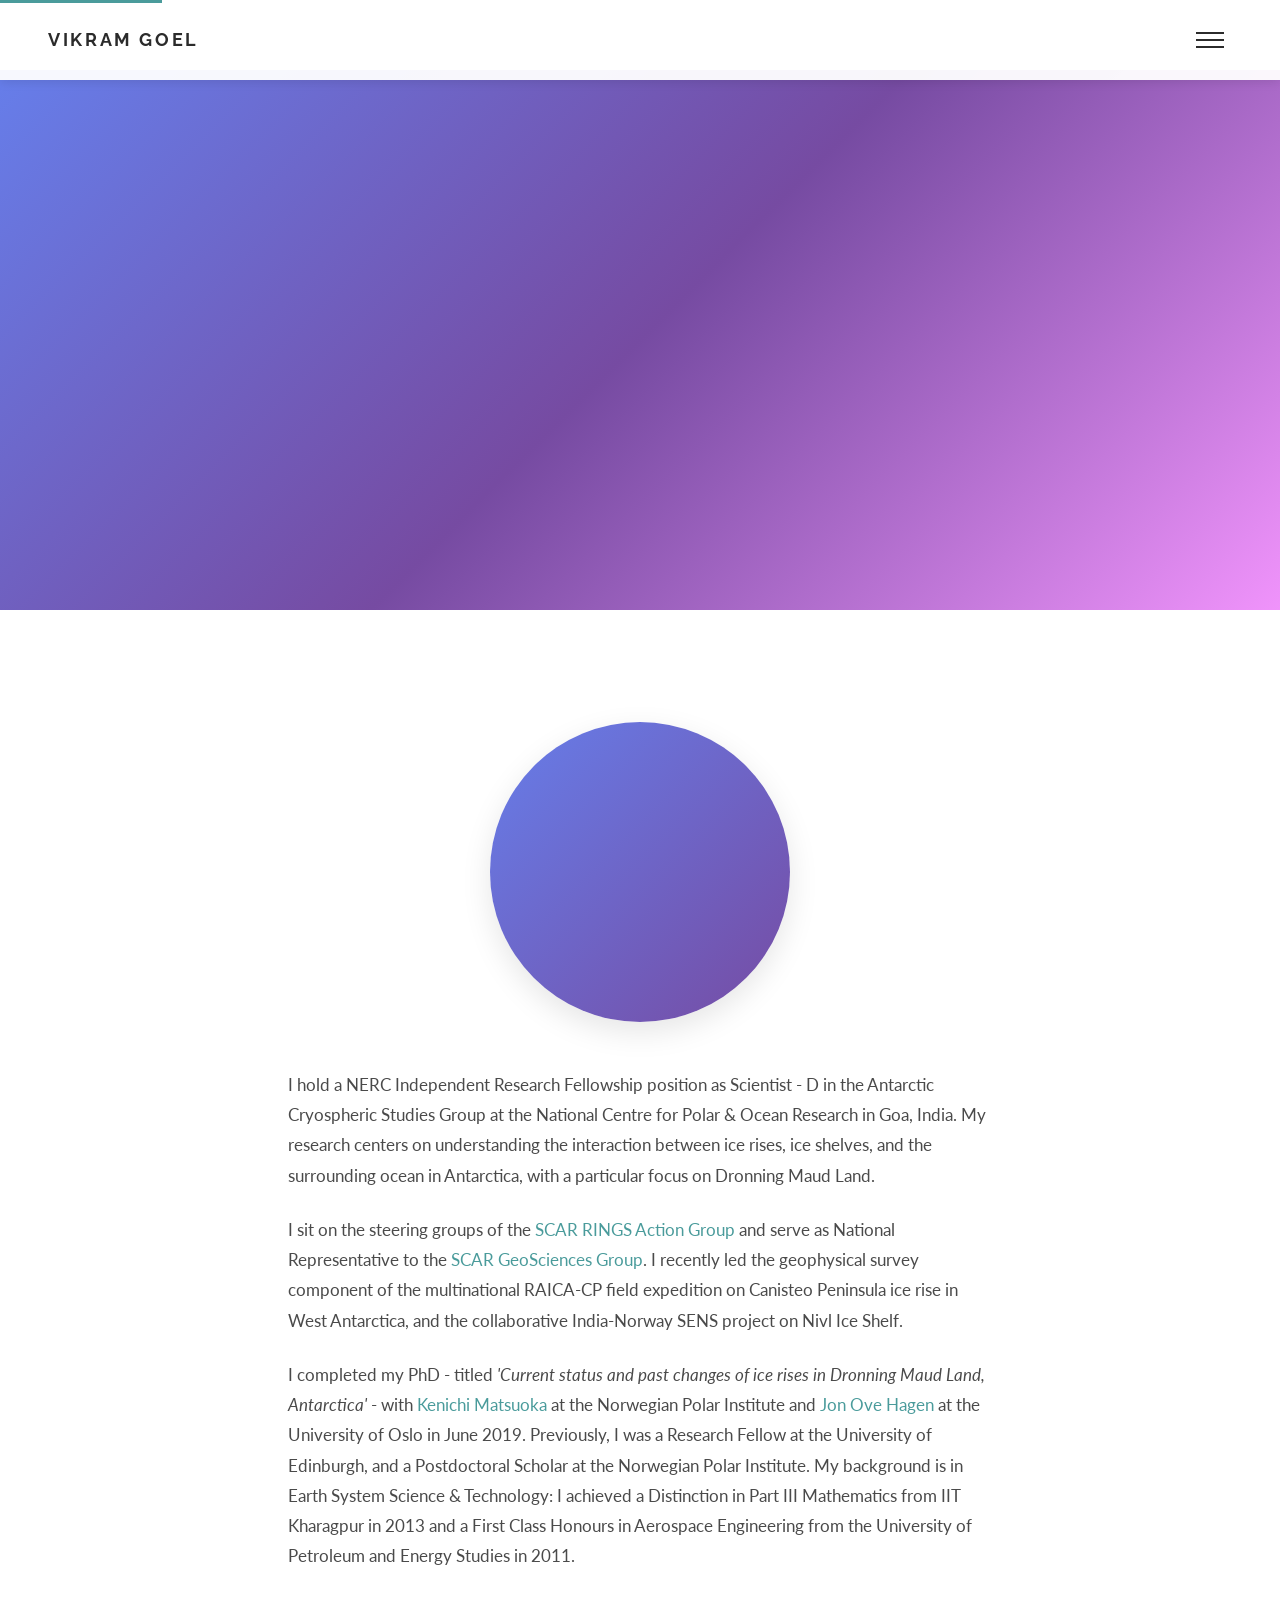
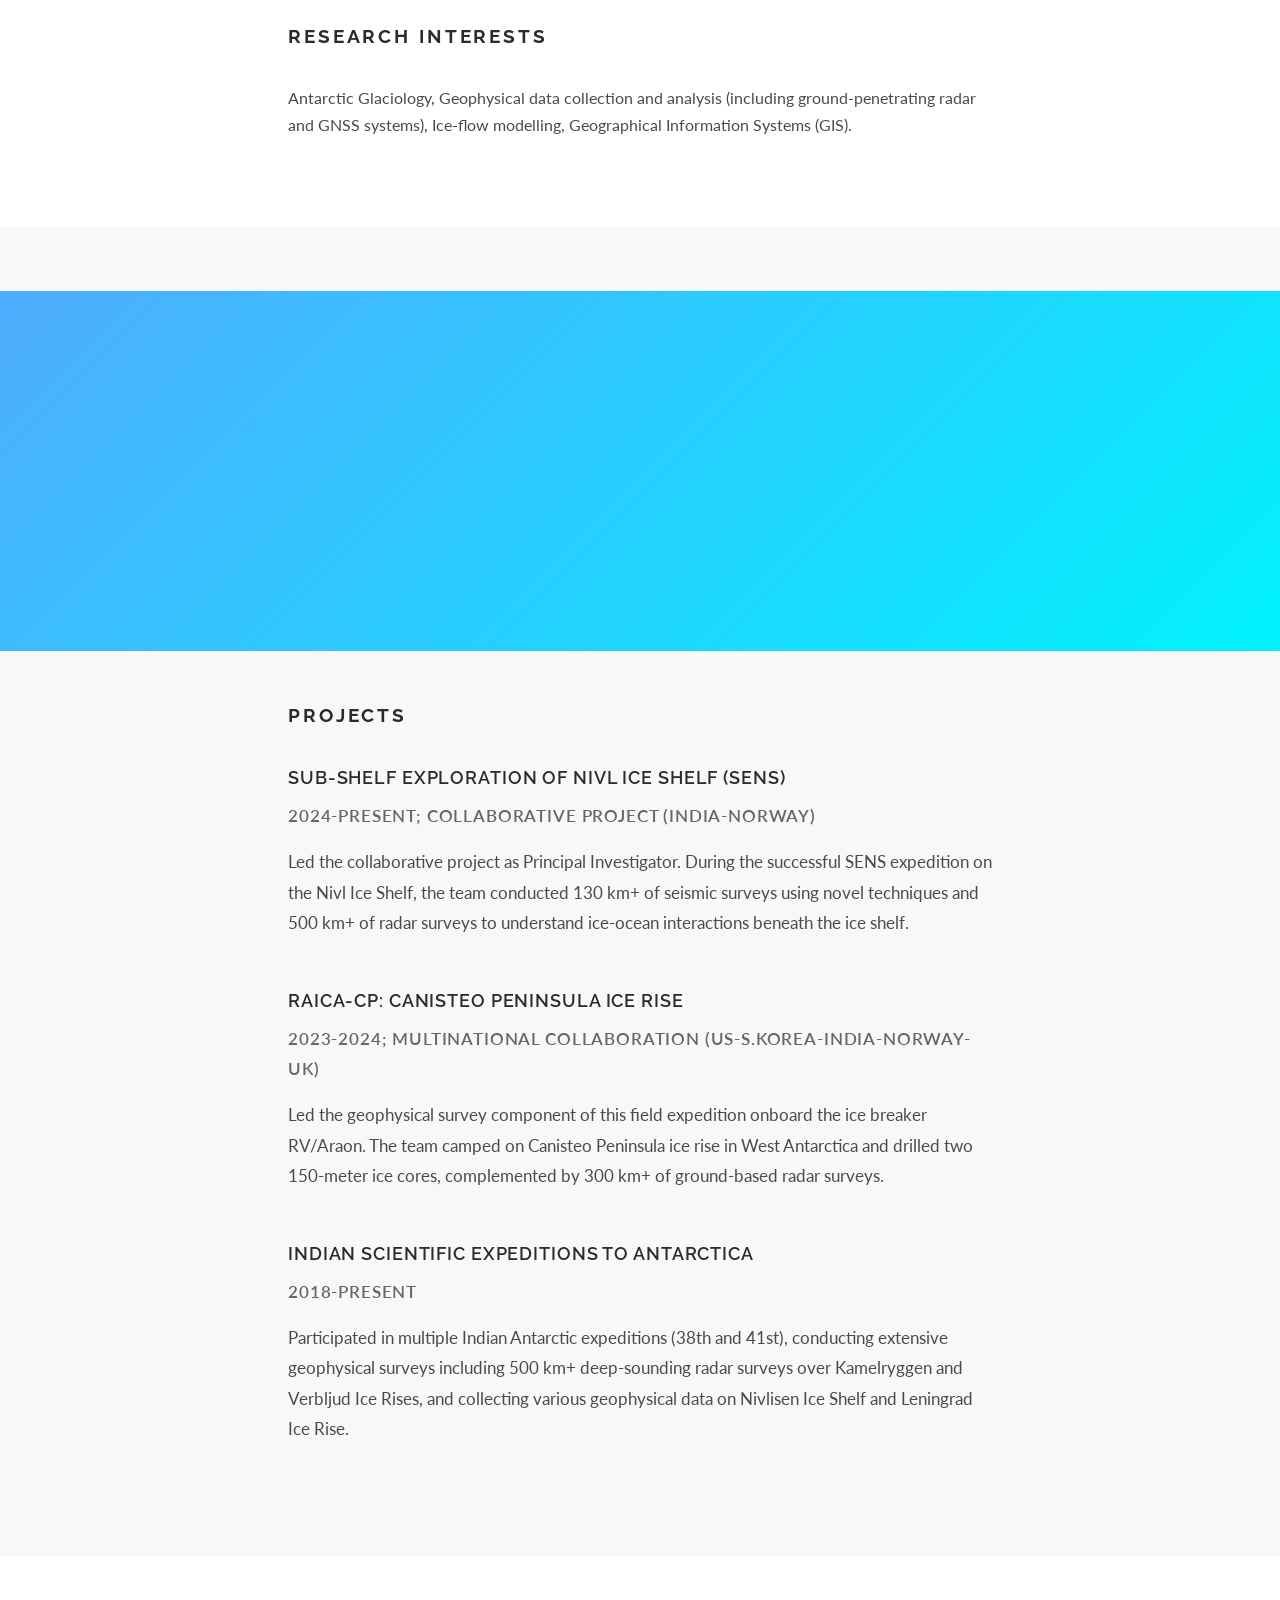
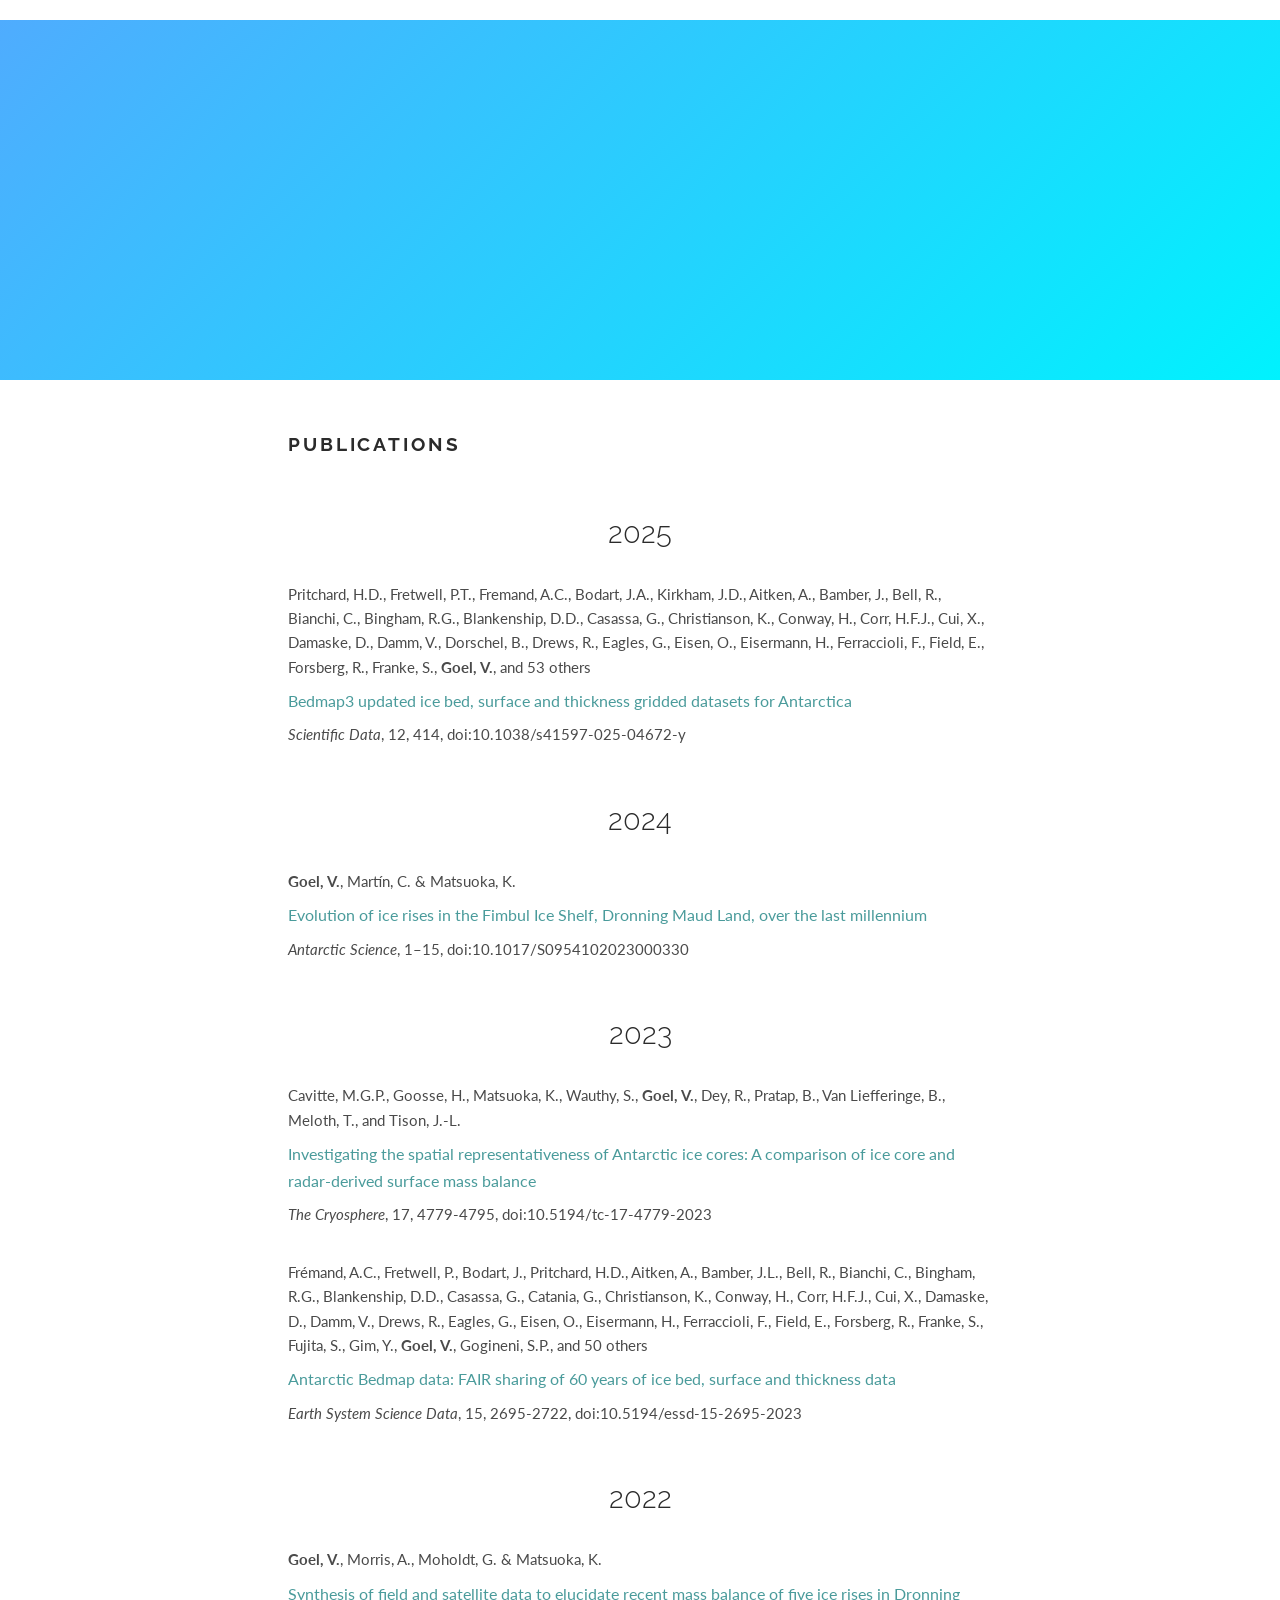
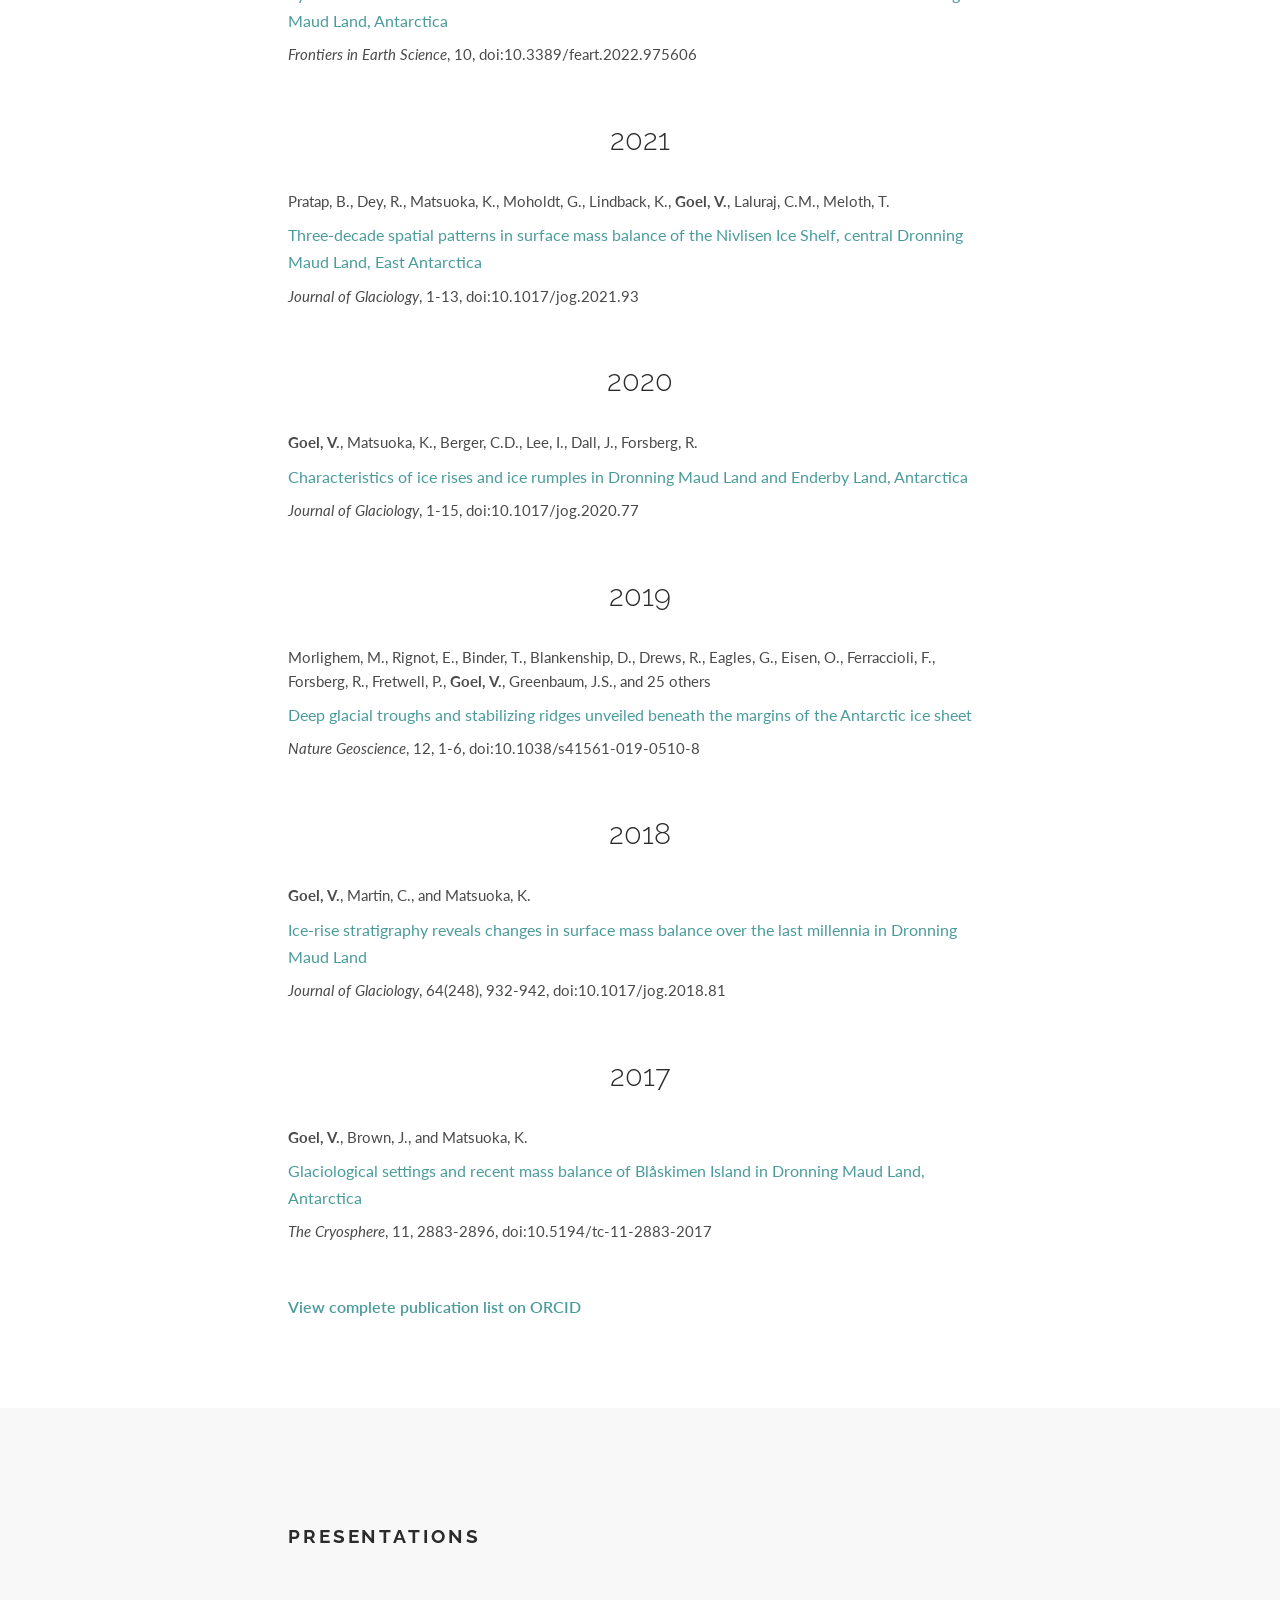
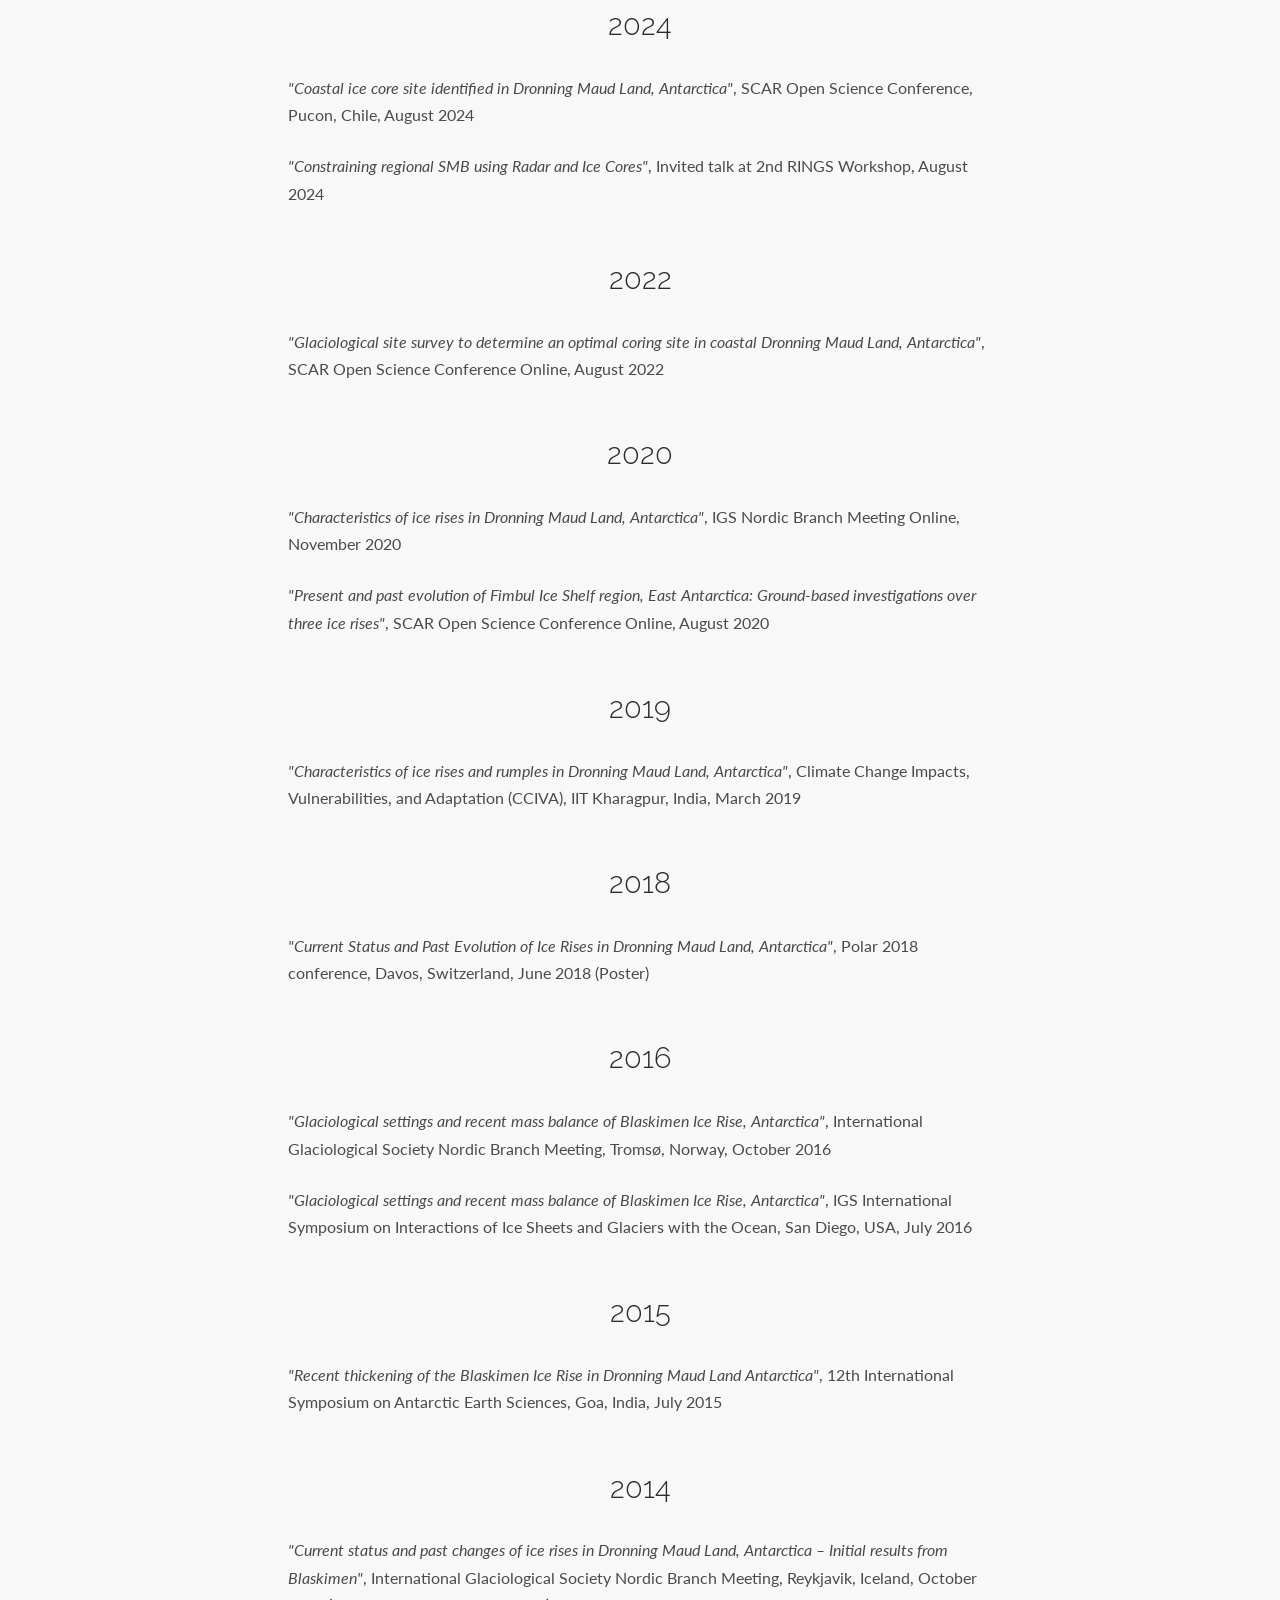
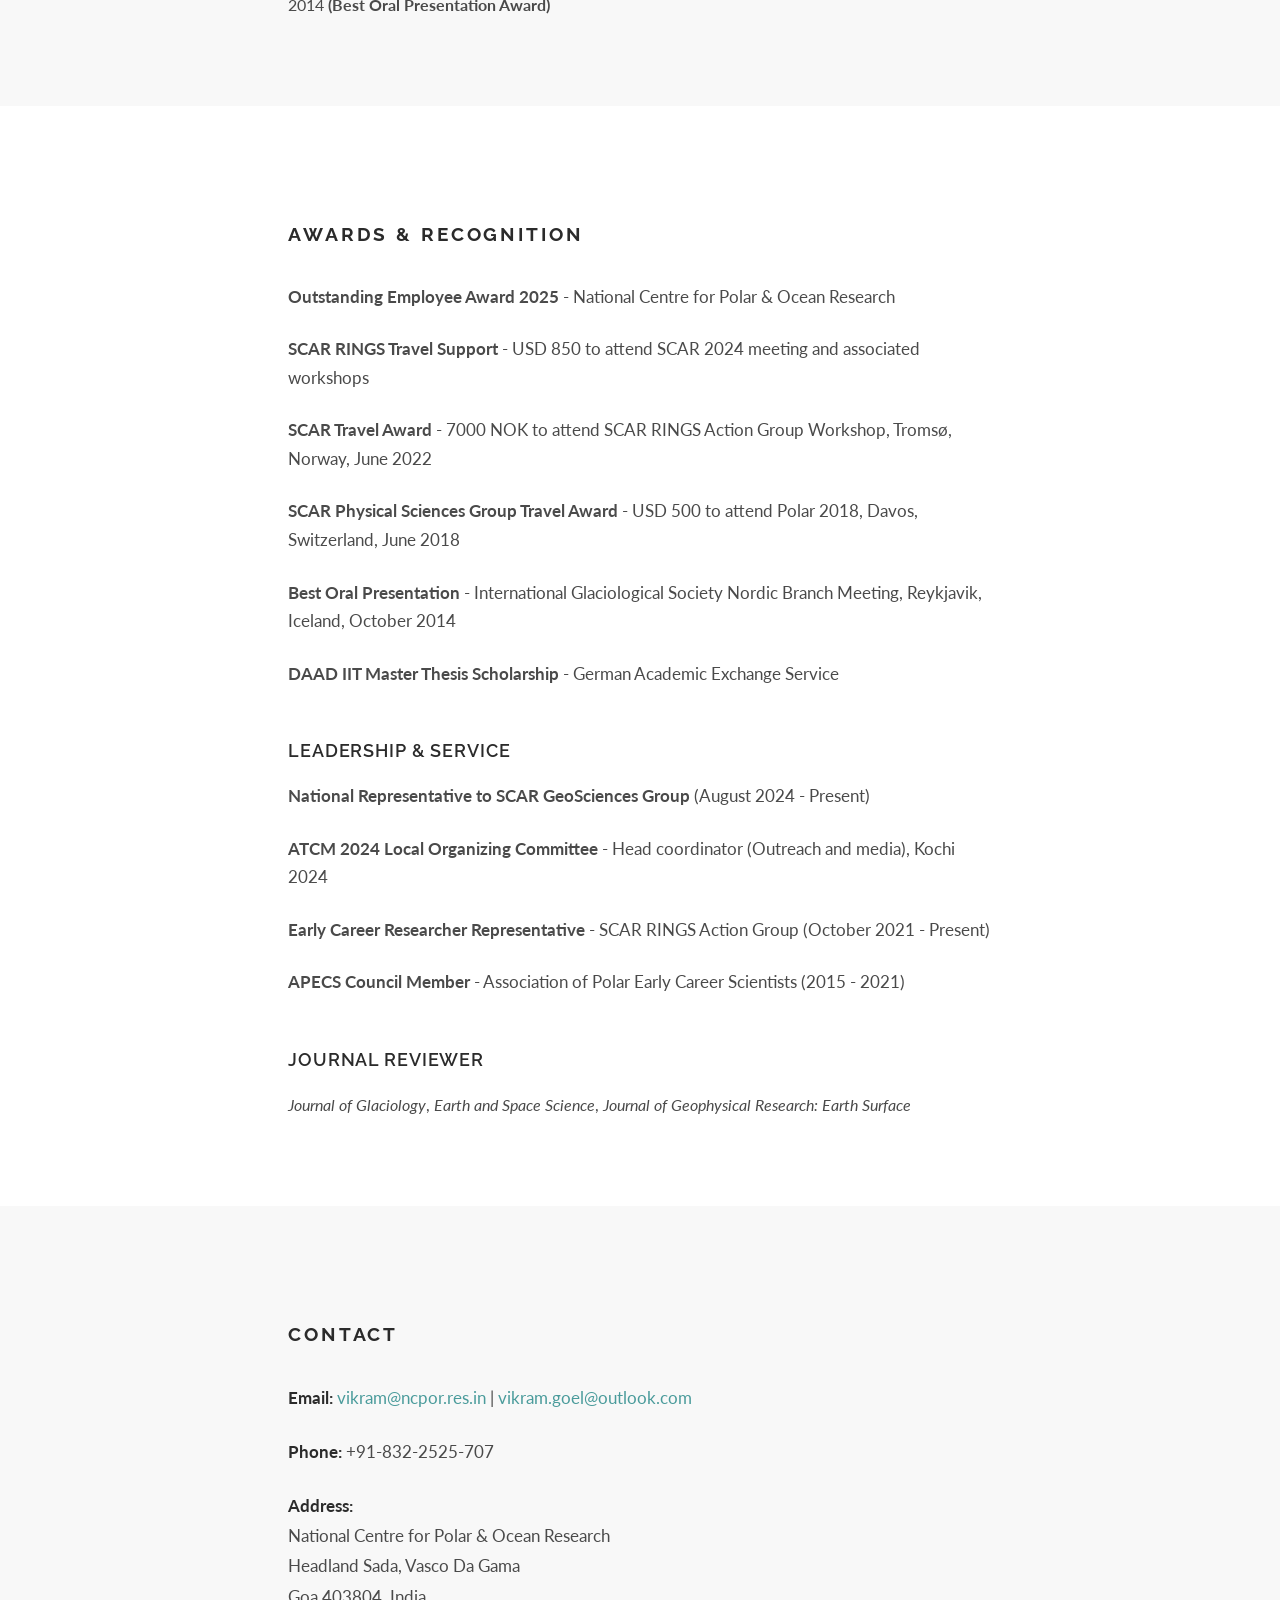
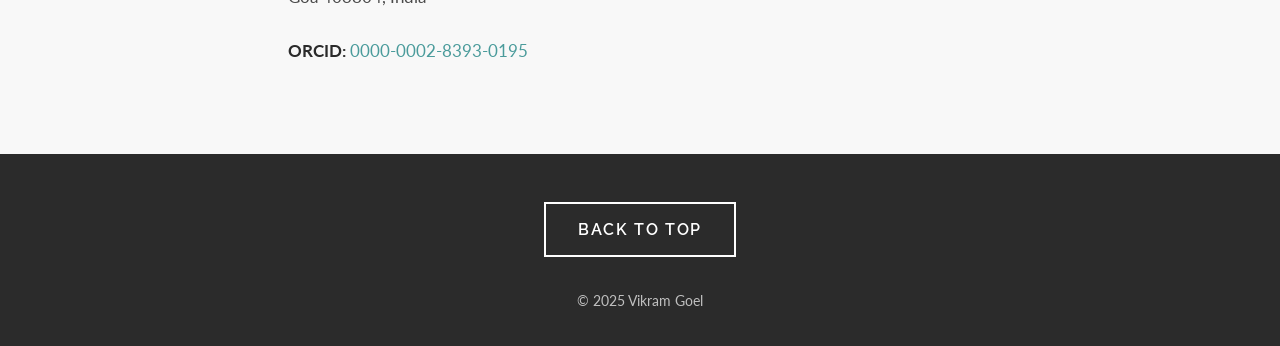
==== commit 36930a96: "Redesign portfolio website to match minimalist academic style - Adopted clean, minimalist design ins" ====
--- a/index.html
+++ b/index.html
@@ -6,331 +6,314 @@
     <meta name="description" content="Dr. Vikram Goel - Antarctic Glaciologist and Scientist at National Centre for Polar & Ocean Research">
     <meta name="keywords" content="Vikram Goel, Antarctic Glaciology, Ice Research, Polar Science">
     <meta name="author" content="Dr. Vikram Goel">
-    <title>Dr. Vikram Goel - Antarctic Glaciologist</title>
+    <title>Vikram Goel</title>
     <link rel="stylesheet" href="styles.css">
     <link rel="preconnect" href="https://fonts.googleapis.com">
     <link rel="preconnect" href="https://fonts.gstatic.com" crossorigin>
-    <link href="https://fonts.googleapis.com/css2?family=Inter:wght@300;400;500;600;700&display=swap" rel="stylesheet">
+    <link href="https://fonts.googleapis.com/css2?family=Raleway:wght@300;400;500;600;700&family=Lato:ital,wght@0,300;0,400;0,700;1,400&display=swap" rel="stylesheet">
 </head>
 <body>
     <!-- Navigation -->
-    <nav class="navbar" id="navbar">
-        <div class="container">
-            <div class="nav-brand">Dr. Vikram Goel</div>
+    <header class="header">
+        <nav class="navbar">
+            <h1 class="site-title">VIKRAM GOEL</h1>
             <button class="nav-toggle" id="navToggle" aria-label="Toggle navigation">
                 <span></span>
                 <span></span>
                 <span></span>
             </button>
-            <ul class="nav-menu" id="navMenu">
-                <li><a href="#home" class="nav-link">Home</a></li>
-                <li><a href="#about" class="nav-link">About</a></li>
-                <li><a href="#experience" class="nav-link">Experience</a></li>
-                <li><a href="#publications" class="nav-link">Publications</a></li>
-                <li><a href="#awards" class="nav-link">Awards</a></li>
-                <li><a href="#leadership" class="nav-link">Leadership</a></li>
-                <li><a href="#contact" class="nav-link">Contact</a></li>
+        </nav>
+    </header>
+
+    <!-- Mobile Menu Overlay -->
+    <div class="menu-overlay" id="menuOverlay">
+        <button class="menu-close" id="menuClose" aria-label="Close menu">×</button>
+        <nav class="mobile-menu">
+            <ul>
+                <li><a href="#home" class="menu-link">HOME</a></li>
+                <li><a href="#about" class="menu-link">ABOUT</a></li>
+                <li><a href="#projects" class="menu-link">PROJECTS</a></li>
+                <li><a href="#publications" class="menu-link">PUBLICATIONS</a></li>
+                <li><a href="#presentations" class="menu-link">PRESENTATIONS</a></li>
+                <li><a href="#awards" class="menu-link">AWARDS</a></li>
+                <li><a href="#contact" class="menu-link">CONTACT</a></li>
             </ul>
-        </div>
-    </nav>
+        </nav>
+    </div>
 
     <!-- Hero Section -->
     <section id="home" class="hero">
-        <div class="container">
-            <div class="hero-content">
-                <h1 class="hero-title">Dr. Vikram Goel</h1>
-                <p class="hero-subtitle">Antarctic Glaciologist & Scientist</p>
-                <p class="hero-description">Scientist - D, Antarctic Cryospheric Studies Group<br>
-                National Centre for Polar & Ocean Research</p>
-                <div class="hero-buttons">
-                    <a href="#contact" class="btn btn-primary">Get in Touch</a>
-                    <a href="#publications" class="btn btn-secondary">Publications</a>
-                </div>
-            </div>
-        </div>
-        <div class="hero-scroll">
-            <a href="#about" class="scroll-down">
-                <span></span>
-                <span></span>
-                <span></span>
-            </a>
+        <div class="hero-image">
+            <!-- Placeholder for glacier image - replace with actual image -->
+            <div class="hero-placeholder"></div>
         </div>
     </section>
 
     <!-- About Section -->
-    <section id="about" class="section">
-        <div class="container">
-            <h2 class="section-title">About</h2>
-            <div class="about-content">
-                <div class="about-text">
-                    <h3>Research Interests</h3>
-                    <p>My research focuses on understanding Antarctic ice dynamics and climate history through advanced geophysical techniques and ice-flow modeling.</p>
-                    <div class="research-areas">
-                        <div class="research-item">
-                            <h4>Antarctic Glaciology</h4>
-                            <p>Investigating ice rises and ice shelves in Dronning Maud Land and beyond</p>
-                        </div>
-                        <div class="research-item">
-                            <h4>Geophysical Analysis</h4>
-                            <p>Ground-penetrating radar and GNSS systems for ice structure analysis</p>
-                        </div>
-                        <div class="research-item">
-                            <h4>Ice-Flow Modelling</h4>
-                            <p>Simulating past and present ice dynamics to understand climate change</p>
-                        </div>
-                        <div class="research-item">
-                            <h4>GIS Applications</h4>
-                            <p>Geographic Information Systems for spatial analysis of polar regions</p>
-                        </div>
-                    </div>
-                </div>
-            </div>
-        </div>
-    </section>
-
-    <!-- Education Section -->
-    <section id="education" class="section section-alt">
-        <div class="container">
-            <h2 class="section-title">Education</h2>
-            <div class="timeline">
-                <div class="timeline-item">
-                    <div class="timeline-marker"></div>
-                    <div class="timeline-content">
-                        <h3>Ph.D. in Antarctic Glaciology</h3>
-                        <p class="institution">University of Oslo, Norway</p>
-                        <p class="date">June 2019</p>
-                        <p class="description">Thesis: "Current status and past changes of ice rises in Dronning Maud Land, Antarctica"</p>
-                        <p class="advisors">Advisors: Kenichi Matsuoka, Jon Ove Hagen, Thamban Meloth</p>
-                    </div>
-                </div>
-                <div class="timeline-item">
-                    <div class="timeline-marker"></div>
-                    <div class="timeline-content">
-                        <h3>M.Tech. in Earth System Science & Technology</h3>
-                        <p class="institution">Indian Institute of Technology Kharagpur, India</p>
-                        <p class="date">May 2013</p>
-                        <p class="description">Thesis: "Application of mid-latitude postfrontal shower characteristics to adverse weather avoidance model in aviation"</p>
-                    </div>
-                </div>
-                <div class="timeline-item">
-                    <div class="timeline-marker"></div>
-                    <div class="timeline-content">
-                        <h3>B.Tech. in Aerospace Engineering</h3>
-                        <p class="institution">University of Petroleum and Energy Studies, India</p>
-                        <p class="date">May 2011</p>
-                        <p class="description">Thesis: "Analysis of advanced deep space propulsion techniques"</p>
-                    </div>
-                </div>
-            </div>
-        </div>
-    </section>
-
-    <!-- Experience Section -->
-    <section id="experience" class="section">
-        <div class="container">
-            <h2 class="section-title">Research Experience</h2>
-            <div class="experience-grid">
-                <div class="experience-card">
-                    <h3>National Centre for Polar & Ocean Research</h3>
-                    <p class="position">Scientist - D</p>
-                    <p class="date">November 2023 - Present</p>
-                    <ul class="highlights">
-                        <li>Led collaborative India-Norway SENS project on Nivl Ice Shelf with 130 km+ seismic surveys</li>
-                        <li>Led multinational RAICA-CP expedition on Canisteo Peninsula with ice core drilling and 300 km+ radar surveys</li>
-                        <li>Conducted extensive geophysical surveys during multiple Indian Antarctic expeditions</li>
-                        <li>Analyzed field and satellite data for mass balance studies of Antarctic ice rises</li>
-                    </ul>
-                </div>
-                <div class="experience-card">
-                    <h3>Norwegian Polar Institute</h3>
-                    <p class="position">Research Fellow</p>
-                    <p class="date">April 2014 - August 2017</p>
-                    <ul class="highlights">
-                        <li>Investigated current status and past evolution of ice rises in Dronning Maud Land</li>
-                        <li>Participated in Norwegian Antarctic Research Expedition</li>
-                        <li>Conducted glaciological measurements and data analysis</li>
-                    </ul>
-                </div>
-                <div class="experience-card">
-                    <h3>Leibniz University Hannover</h3>
-                    <p class="position">Masters Student</p>
-                    <p class="date">September 2012 - March 2013</p>
-                    <ul class="highlights">
-                        <li>Studied safety and efficiency in adverse weather avoidance models for aviation</li>
-                        <li>Worked on mid-latitude postfrontal shower characteristics</li>
-                    </ul>
-                </div>
+    <section id="about" class="content-section">
+        <div class="container-narrow">
+            <div class="profile-photo">
+                <!-- Circular profile photo placeholder -->
+                <div class="profile-placeholder"></div>
+            </div>
+
+            <div class="bio">
+                <p>I hold a NERC Independent Research Fellowship position as Scientist - D in the Antarctic Cryospheric Studies Group at the National Centre for Polar & Ocean Research in Goa, India. My research centers on understanding the interaction between ice rises, ice shelves, and the surrounding ocean in Antarctica, with a particular focus on Dronning Maud Land.</p>
+
+                <p>I sit on the steering groups of the <a href="https://www.scar.org/science/rings/about/" target="_blank">SCAR RINGS Action Group</a> and serve as National Representative to the <a href="https://scar.org/science/geo/geoscience" target="_blank">SCAR GeoSciences Group</a>. I recently led the geophysical survey component of the multinational RAICA-CP field expedition on Canisteo Peninsula ice rise in West Antarctica, and the collaborative India-Norway SENS project on Nivl Ice Shelf.</p>
+
+                <p>I completed my PhD - titled <em>'Current status and past changes of ice rises in Dronning Maud Land, Antarctica'</em> - with <a href="http://www.npolar.no/en/people/kenichi.matsuoka/" target="_blank">Kenichi Matsuoka</a> at the Norwegian Polar Institute and <a href="http://www.mn.uio.no/geo/english/people/aca/geohyd/joh/" target="_blank">Jon Ove Hagen</a> at the University of Oslo in June 2019. Previously, I was a Research Fellow at the University of Edinburgh, and a Postdoctoral Scholar at the Norwegian Polar Institute. My background is in Earth System Science & Technology: I achieved a Distinction in Part III Mathematics from IIT Kharagpur in 2013 and a First Class Honours in Aerospace Engineering from the University of Petroleum and Energy Studies in 2011.</p>
+            </div>
+
+            <h2>RESEARCH INTERESTS</h2>
+            <p>Antarctic Glaciology, Geophysical data collection and analysis (including ground-penetrating radar and GNSS systems), Ice-flow modelling, Geographical Information Systems (GIS).</p>
+        </div>
+    </section>
+
+    <!-- Projects Section -->
+    <section id="projects" class="content-section alt-section">
+        <div class="hero-image-small">
+            <div class="hero-placeholder-small"></div>
+        </div>
+        <div class="container-narrow">
+            <h2>PROJECTS</h2>
+
+            <div class="project">
+                <h3>SUB-SHELF EXPLORATION OF NIVL ICE SHELF (SENS)</h3>
+                <p class="project-meta">2024-PRESENT; COLLABORATIVE PROJECT (INDIA-NORWAY)</p>
+                <p>Led the collaborative project as Principal Investigator. During the successful SENS expedition on the Nivl Ice Shelf, the team conducted 130 km+ of seismic surveys using novel techniques and 500 km+ of radar surveys to understand ice-ocean interactions beneath the ice shelf.</p>
+            </div>
+
+            <div class="project">
+                <h3>RAICA-CP: CANISTEO PENINSULA ICE RISE</h3>
+                <p class="project-meta">2023-2024; MULTINATIONAL COLLABORATION (US-S.KOREA-INDIA-NORWAY-UK)</p>
+                <p>Led the geophysical survey component of this field expedition onboard the ice breaker RV/Araon. The team camped on Canisteo Peninsula ice rise in West Antarctica and drilled two 150-meter ice cores, complemented by 300 km+ of ground-based radar surveys.</p>
+            </div>
+
+            <div class="project">
+                <h3>INDIAN SCIENTIFIC EXPEDITIONS TO ANTARCTICA</h3>
+                <p class="project-meta">2018-PRESENT</p>
+                <p>Participated in multiple Indian Antarctic expeditions (38th and 41st), conducting extensive geophysical surveys including 500 km+ deep-sounding radar surveys over Kamelryggen and Verbljud Ice Rises, and collecting various geophysical data on Nivlisen Ice Shelf and Leningrad Ice Rise.</p>
             </div>
         </div>
     </section>
 
     <!-- Publications Section -->
-    <section id="publications" class="section section-alt">
-        <div class="container">
-            <h2 class="section-title">Selected Publications</h2>
-            <div class="publications-intro">
-                <p>Peer-reviewed research contributions in leading journals including <em>The Cryosphere</em>, <em>Journal of Glaciology</em>, <em>Nature Geoscience</em>, and <em>Scientific Data</em>.</p>
-            </div>
-            <div class="publications-list">
-                <div class="publication-item">
-                    <h4>Bedmap3 updated ice bed, surface and thickness gridded datasets for Antarctica</h4>
-                    <p class="authors">Pritchard, H.D., et al. (including <strong>Goel, V.</strong>)</p>
-                    <p class="journal"><em>Scientific Data</em>, 12, 414, 2025</p>
-                    <a href="https://doi.org/10.1038/s41597-025-04672-y" class="pub-link" target="_blank">View Publication →</a>
-                </div>
-                <div class="publication-item">
-                    <h4>Evolution of ice rises in the Fimbul Ice Shelf, Dronning Maud Land, over the last millennium</h4>
-                    <p class="authors"><strong>Goel, V.</strong>, Martín, C. & Matsuoka, K.</p>
-                    <p class="journal"><em>Antarctic Science</em>, 2024</p>
-                    <a href="https://doi.org/10.1017/S0954102023000330" class="pub-link" target="_blank">View Publication →</a>
-                </div>
-                <div class="publication-item">
-                    <h4>Investigating the spatial representativeness of Antarctic ice cores</h4>
-                    <p class="authors">Cavitte, M.G.P., et al. (including <strong>Goel, V.</strong>)</p>
-                    <p class="journal"><em>The Cryosphere</em>, 2023</p>
-                    <a href="https://doi.org/10.5194/tc-17-4779-2023" class="pub-link" target="_blank">View Publication →</a>
-                </div>
-                <div class="publication-item">
-                    <h4>Synthesis of field and satellite data to elucidate recent mass balance of five ice rises</h4>
-                    <p class="authors"><strong>Goel, V.</strong>, Morris, A., Moholdt, G. & Matsuoka, K.</p>
-                    <p class="journal"><em>Frontiers in Earth Science</em>, 10, 2022</p>
-                    <a href="https://doi.org/10.3389/feart.2022.975606" class="pub-link" target="_blank">View Publication →</a>
-                </div>
-                <div class="publication-item">
-                    <h4>Characteristics of ice rises and ice rumples in Dronning Maud Land and Enderby Land</h4>
-                    <p class="authors"><strong>Goel, V.</strong>, Matsuoka, K., Berger, C.D., Lee, I., Dall, J., Forsberg, R.</p>
-                    <p class="journal"><em>Journal of Glaciology</em>, 2020</p>
-                    <a href="https://doi.org/10.1017/jog.2020.77" class="pub-link" target="_blank">View Publication →</a>
-                </div>
-                <div class="publication-item">
-                    <h4>Deep glacial troughs and stabilizing ridges unveiled beneath Antarctic ice sheet margins</h4>
-                    <p class="authors">Morlighem, M., Rignot, E., et al. (including <strong>Goel, V.</strong>)</p>
-                    <p class="journal"><em>Nature Geoscience</em>, 2019</p>
-                    <a href="https://doi.org/10.1038/s41561-019-0510-8" class="pub-link" target="_blank">View Publication →</a>
-                </div>
-            </div>
-            <div class="publication-stats">
-                <div class="stat-item">
-                    <span class="stat-number">10+</span>
-                    <span class="stat-label">Peer-Reviewed Papers</span>
-                </div>
-                <div class="stat-item">
-                    <span class="stat-number">3</span>
-                    <span class="stat-label">Journal Reviewer Roles</span>
-                </div>
-                <div class="stat-item">
-                    <span class="stat-number">Multiple</span>
-                    <span class="stat-label">Published Datasets</span>
-                </div>
+    <section id="publications" class="content-section">
+        <div class="hero-image-small">
+            <div class="hero-placeholder-small"></div>
+        </div>
+        <div class="container-narrow">
+            <h2>PUBLICATIONS</h2>
+
+            <h3 class="year">2025</h3>
+            <div class="publication">
+                <p class="pub-authors">Pritchard, H.D., Fretwell, P.T., Fremand, A.C., Bodart, J.A., Kirkham, J.D., Aitken, A., Bamber, J., Bell, R., Bianchi, C., Bingham, R.G., Blankenship, D.D., Casassa, G., Christianson, K., Conway, H., Corr, H.F.J., Cui, X., Damaske, D., Damm, V., Dorschel, B., Drews, R., Eagles, G., Eisen, O., Eisermann, H., Ferraccioli, F., Field, E., Forsberg, R., Franke, S., <strong>Goel, V.</strong>, and 53 others</p>
+                <p class="pub-title"><a href="https://doi.org/10.1038/s41597-025-04672-y" target="_blank">Bedmap3 updated ice bed, surface and thickness gridded datasets for Antarctica</a></p>
+                <p class="pub-journal"><em>Scientific Data</em>, 12, 414, doi:10.1038/s41597-025-04672-y</p>
+            </div>
+
+            <h3 class="year">2024</h3>
+            <div class="publication">
+                <p class="pub-authors"><strong>Goel, V.</strong>, Martín, C. & Matsuoka, K.</p>
+                <p class="pub-title"><a href="https://doi.org/10.1017/S0954102023000330" target="_blank">Evolution of ice rises in the Fimbul Ice Shelf, Dronning Maud Land, over the last millennium</a></p>
+                <p class="pub-journal"><em>Antarctic Science</em>, 1–15, doi:10.1017/S0954102023000330</p>
+            </div>
+
+            <h3 class="year">2023</h3>
+            <div class="publication">
+                <p class="pub-authors">Cavitte, M.G.P., Goosse, H., Matsuoka, K., Wauthy, S., <strong>Goel, V.</strong>, Dey, R., Pratap, B., Van Liefferinge, B., Meloth, T., and Tison, J.-L.</p>
+                <p class="pub-title"><a href="https://doi.org/10.5194/tc-17-4779-2023" target="_blank">Investigating the spatial representativeness of Antarctic ice cores: A comparison of ice core and radar-derived surface mass balance</a></p>
+                <p class="pub-journal"><em>The Cryosphere</em>, 17, 4779-4795, doi:10.5194/tc-17-4779-2023</p>
+            </div>
+
+            <div class="publication">
+                <p class="pub-authors">Frémand, A.C., Fretwell, P., Bodart, J., Pritchard, H.D., Aitken, A., Bamber, J.L., Bell, R., Bianchi, C., Bingham, R.G., Blankenship, D.D., Casassa, G., Catania, G., Christianson, K., Conway, H., Corr, H.F.J., Cui, X., Damaske, D., Damm, V., Drews, R., Eagles, G., Eisen, O., Eisermann, H., Ferraccioli, F., Field, E., Forsberg, R., Franke, S., Fujita, S., Gim, Y., <strong>Goel, V.</strong>, Gogineni, S.P., and 50 others</p>
+                <p class="pub-title"><a href="https://doi.org/10.5194/essd-15-2695-2023" target="_blank">Antarctic Bedmap data: FAIR sharing of 60 years of ice bed, surface and thickness data</a></p>
+                <p class="pub-journal"><em>Earth System Science Data</em>, 15, 2695-2722, doi:10.5194/essd-15-2695-2023</p>
+            </div>
+
+            <h3 class="year">2022</h3>
+            <div class="publication">
+                <p class="pub-authors"><strong>Goel, V.</strong>, Morris, A., Moholdt, G. & Matsuoka, K.</p>
+                <p class="pub-title"><a href="https://doi.org/10.3389/feart.2022.975606" target="_blank">Synthesis of field and satellite data to elucidate recent mass balance of five ice rises in Dronning Maud Land, Antarctica</a></p>
+                <p class="pub-journal"><em>Frontiers in Earth Science</em>, 10, doi:10.3389/feart.2022.975606</p>
+            </div>
+
+            <h3 class="year">2021</h3>
+            <div class="publication">
+                <p class="pub-authors">Pratap, B., Dey, R., Matsuoka, K., Moholdt, G., Lindback, K., <strong>Goel, V.</strong>, Laluraj, C.M., Meloth, T.</p>
+                <p class="pub-title"><a href="https://doi.org/10.1017/jog.2021.93" target="_blank">Three-decade spatial patterns in surface mass balance of the Nivlisen Ice Shelf, central Dronning Maud Land, East Antarctica</a></p>
+                <p class="pub-journal"><em>Journal of Glaciology</em>, 1-13, doi:10.1017/jog.2021.93</p>
+            </div>
+
+            <h3 class="year">2020</h3>
+            <div class="publication">
+                <p class="pub-authors"><strong>Goel, V.</strong>, Matsuoka, K., Berger, C.D., Lee, I., Dall, J., Forsberg, R.</p>
+                <p class="pub-title"><a href="https://doi.org/10.1017/jog.2020.77" target="_blank">Characteristics of ice rises and ice rumples in Dronning Maud Land and Enderby Land, Antarctica</a></p>
+                <p class="pub-journal"><em>Journal of Glaciology</em>, 1-15, doi:10.1017/jog.2020.77</p>
+            </div>
+
+            <h3 class="year">2019</h3>
+            <div class="publication">
+                <p class="pub-authors">Morlighem, M., Rignot, E., Binder, T., Blankenship, D., Drews, R., Eagles, G., Eisen, O., Ferraccioli, F., Forsberg, R., Fretwell, P., <strong>Goel, V.</strong>, Greenbaum, J.S., and 25 others</p>
+                <p class="pub-title"><a href="https://doi.org/10.1038/s41561-019-0510-8" target="_blank">Deep glacial troughs and stabilizing ridges unveiled beneath the margins of the Antarctic ice sheet</a></p>
+                <p class="pub-journal"><em>Nature Geoscience</em>, 12, 1-6, doi:10.1038/s41561-019-0510-8</p>
+            </div>
+
+            <h3 class="year">2018</h3>
+            <div class="publication">
+                <p class="pub-authors"><strong>Goel, V.</strong>, Martin, C., and Matsuoka, K.</p>
+                <p class="pub-title"><a href="https://doi.org/10.1017/jog.2018.81" target="_blank">Ice-rise stratigraphy reveals changes in surface mass balance over the last millennia in Dronning Maud Land</a></p>
+                <p class="pub-journal"><em>Journal of Glaciology</em>, 64(248), 932-942, doi:10.1017/jog.2018.81</p>
+            </div>
+
+            <h3 class="year">2017</h3>
+            <div class="publication">
+                <p class="pub-authors"><strong>Goel, V.</strong>, Brown, J., and Matsuoka, K.</p>
+                <p class="pub-title"><a href="https://doi.org/10.5194/tc-11-2883-2017" target="_blank">Glaciological settings and recent mass balance of Blåskimen Island in Dronning Maud Land, Antarctica</a></p>
+                <p class="pub-journal"><em>The Cryosphere</em>, 11, 2883-2896, doi:10.5194/tc-11-2883-2017</p>
+            </div>
+
+            <p style="margin-top: 3rem;"><a href="https://orcid.org/0000-0002-8393-0195" target="_blank" class="orcid-link">View complete publication list on ORCID</a></p>
+        </div>
+    </section>
+
+    <!-- Presentations Section -->
+    <section id="presentations" class="content-section alt-section">
+        <div class="container-narrow">
+            <h2>PRESENTATIONS</h2>
+
+            <h3 class="year">2024</h3>
+            <div class="presentation">
+                <p><em>"Coastal ice core site identified in Dronning Maud Land, Antarctica"</em>, SCAR Open Science Conference, Pucon, Chile, August 2024</p>
+            </div>
+            <div class="presentation">
+                <p><em>"Constraining regional SMB using Radar and Ice Cores"</em>, Invited talk at 2nd RINGS Workshop, August 2024</p>
+            </div>
+
+            <h3 class="year">2022</h3>
+            <div class="presentation">
+                <p><em>"Glaciological site survey to determine an optimal coring site in coastal Dronning Maud Land, Antarctica"</em>, SCAR Open Science Conference Online, August 2022</p>
+            </div>
+
+            <h3 class="year">2020</h3>
+            <div class="presentation">
+                <p><em>"Characteristics of ice rises in Dronning Maud Land, Antarctica"</em>, IGS Nordic Branch Meeting Online, November 2020</p>
+            </div>
+            <div class="presentation">
+                <p><em>"Present and past evolution of Fimbul Ice Shelf region, East Antarctica: Ground-based investigations over three ice rises"</em>, SCAR Open Science Conference Online, August 2020</p>
+            </div>
+
+            <h3 class="year">2019</h3>
+            <div class="presentation">
+                <p><em>"Characteristics of ice rises and rumples in Dronning Maud Land, Antarctica"</em>, Climate Change Impacts, Vulnerabilities, and Adaptation (CCIVA), IIT Kharagpur, India, March 2019</p>
+            </div>
+
+            <h3 class="year">2018</h3>
+            <div class="presentation">
+                <p><em>"Current Status and Past Evolution of Ice Rises in Dronning Maud Land, Antarctica"</em>, Polar 2018 conference, Davos, Switzerland, June 2018 (Poster)</p>
+            </div>
+
+            <h3 class="year">2016</h3>
+            <div class="presentation">
+                <p><em>"Glaciological settings and recent mass balance of Blaskimen Ice Rise, Antarctica"</em>, International Glaciological Society Nordic Branch Meeting, Tromsø, Norway, October 2016</p>
+            </div>
+            <div class="presentation">
+                <p><em>"Glaciological settings and recent mass balance of Blaskimen Ice Rise, Antarctica"</em>, IGS International Symposium on Interactions of Ice Sheets and Glaciers with the Ocean, San Diego, USA, July 2016</p>
+            </div>
+
+            <h3 class="year">2015</h3>
+            <div class="presentation">
+                <p><em>"Recent thickening of the Blaskimen Ice Rise in Dronning Maud Land Antarctica"</em>, 12th International Symposium on Antarctic Earth Sciences, Goa, India, July 2015</p>
+            </div>
+
+            <h3 class="year">2014</h3>
+            <div class="presentation">
+                <p><em>"Current status and past changes of ice rises in Dronning Maud Land, Antarctica – Initial results from Blaskimen"</em>, International Glaciological Society Nordic Branch Meeting, Reykjavik, Iceland, October 2014 <strong>(Best Oral Presentation Award)</strong></p>
             </div>
         </div>
     </section>
 
     <!-- Awards Section -->
-    <section id="awards" class="section">
-        <div class="container">
-            <h2 class="section-title">Awards & Recognition</h2>
-            <div class="awards-grid">
-                <div class="award-card">
-                    <div class="award-icon">🏆</div>
-                    <h3>Outstanding Employee Award 2025</h3>
-                    <p>National Centre for Polar & Ocean Research</p>
-                </div>
-                <div class="award-card">
-                    <div class="award-icon">✈️</div>
-                    <h3>SCAR Travel Support</h3>
-                    <p>USD 850 to attend SCAR 2024 meeting and workshops</p>
-                </div>
-                <div class="award-card">
-                    <div class="award-icon">🎤</div>
-                    <h3>Best Oral Presentation</h3>
-                    <p>IGS Nordic Branch Meeting, Reykjavik, 2014</p>
-                </div>
-                <div class="award-card">
-                    <div class="award-icon">🎓</div>
-                    <h3>DAAD Scholarship</h3>
-                    <p>IIT Master Thesis Scholarship from German Academic Exchange Service</p>
-                </div>
-            </div>
-        </div>
-    </section>
-
-    <!-- Leadership Section -->
-    <section id="leadership" class="section section-alt">
-        <div class="container">
-            <h2 class="section-title">Leadership & Activities</h2>
-            <div class="leadership-content">
-                <div class="leadership-item">
-                    <h3>National Representative to SCAR GeoSciences Group</h3>
-                    <p class="date">August 2024 - Present</p>
-                    <p>Representing India in the Scientific Committee on Antarctic Research GeoSciences Group</p>
-                </div>
-                <div class="leadership-item">
-                    <h3>ATCM 2024: Kochi 2024</h3>
-                    <p class="date">May 2024</p>
-                    <p>Head coordinator (Outreach and media) for the local organizing committee. First point of contact to the ATCM chair.</p>
-                </div>
-                <div class="leadership-item">
-                    <h3>Early Career Researcher Representative - SCAR RINGS Action Group</h3>
-                    <p class="date">October 2021 - Present</p>
-                    <ul>
-                        <li>Co-organized panel discussion on 'Lessons from previous projects'</li>
-                        <li>Led organizing and chairing of sessions during SCAR conferences</li>
-                    </ul>
-                </div>
-                <div class="leadership-item">
-                    <h3>APECS Council Member</h3>
-                    <p class="date">2015 - 2021</p>
-                    <p>Association of Polar Early Career Scientists - Led organizing of annual online conferences and panel discussions</p>
-                </div>
-            </div>
-
-            <div class="reviewer-section">
-                <h3>Journal Reviewer</h3>
-                <div class="reviewer-list">
-                    <span class="reviewer-badge">Journal of Glaciology</span>
-                    <span class="reviewer-badge">Earth and Space Science</span>
-                    <span class="reviewer-badge">JGR: Earth Surface</span>
-                </div>
-            </div>
+    <section id="awards" class="content-section">
+        <div class="container-narrow">
+            <h2>AWARDS & RECOGNITION</h2>
+
+            <div class="award">
+                <p><strong>Outstanding Employee Award 2025</strong> - National Centre for Polar & Ocean Research</p>
+            </div>
+
+            <div class="award">
+                <p><strong>SCAR RINGS Travel Support</strong> - USD 850 to attend SCAR 2024 meeting and associated workshops</p>
+            </div>
+
+            <div class="award">
+                <p><strong>SCAR Travel Award</strong> - 7000 NOK to attend SCAR RINGS Action Group Workshop, Tromsø, Norway, June 2022</p>
+            </div>
+
+            <div class="award">
+                <p><strong>SCAR Physical Sciences Group Travel Award</strong> - USD 500 to attend Polar 2018, Davos, Switzerland, June 2018</p>
+            </div>
+
+            <div class="award">
+                <p><strong>Best Oral Presentation</strong> - International Glaciological Society Nordic Branch Meeting, Reykjavik, Iceland, October 2014</p>
+            </div>
+
+            <div class="award">
+                <p><strong>DAAD IIT Master Thesis Scholarship</strong> - German Academic Exchange Service</p>
+            </div>
+
+            <h3 style="margin-top: 3rem;">LEADERSHIP & SERVICE</h3>
+
+            <div class="award">
+                <p><strong>National Representative to SCAR GeoSciences Group</strong> (August 2024 - Present)</p>
+            </div>
+
+            <div class="award">
+                <p><strong>ATCM 2024 Local Organizing Committee</strong> - Head coordinator (Outreach and media), Kochi 2024</p>
+            </div>
+
+            <div class="award">
+                <p><strong>Early Career Researcher Representative</strong> - SCAR RINGS Action Group (October 2021 - Present)</p>
+            </div>
+
+            <div class="award">
+                <p><strong>APECS Council Member</strong> - Association of Polar Early Career Scientists (2015 - 2021)</p>
+            </div>
+
+            <h3 style="margin-top: 3rem;">JOURNAL REVIEWER</h3>
+            <p><em>Journal of Glaciology</em>, <em>Earth and Space Science</em>, <em>Journal of Geophysical Research: Earth Surface</em></p>
         </div>
     </section>
 
     <!-- Contact Section -->
-    <section id="contact" class="section">
-        <div class="container">
-            <h2 class="section-title">Contact</h2>
-            <div class="contact-content">
-                <div class="contact-info">
-                    <div class="contact-item">
-                        <h3>Email</h3>
-                        <p><a href="mailto:vikram@ncpor.res.in">vikram@ncpor.res.in</a></p>
-                        <p><a href="mailto:vikram.goel@outlook.com">vikram.goel@outlook.com</a></p>
-                    </div>
-                    <div class="contact-item">
-                        <h3>Phone</h3>
-                        <p>+91-832-2525-707</p>
-                    </div>
-                    <div class="contact-item">
-                        <h3>Address</h3>
-                        <p>National Centre for Polar & Ocean Research<br>
-                        Headland Sada, Vasco Da Gama<br>
-                        Goa 403804, India</p>
-                    </div>
-                    <div class="contact-item">
-                        <h3>ORCID</h3>
-                        <p><a href="https://orcid.org/0000-0002-8393-0195" target="_blank">0000-0002-8393-0195</a></p>
-                    </div>
-                </div>
+    <section id="contact" class="content-section alt-section">
+        <div class="container-narrow">
+            <h2>CONTACT</h2>
+
+            <div class="contact-info">
+                <p><strong>Email:</strong> <a href="mailto:vikram@ncpor.res.in">vikram@ncpor.res.in</a> | <a href="mailto:vikram.goel@outlook.com">vikram.goel@outlook.com</a></p>
+
+                <p><strong>Phone:</strong> +91-832-2525-707</p>
+
+                <p><strong>Address:</strong><br>
+                National Centre for Polar & Ocean Research<br>
+                Headland Sada, Vasco Da Gama<br>
+                Goa 403804, India</p>
+
+                <p><strong>ORCID:</strong> <a href="https://orcid.org/0000-0002-8393-0195" target="_blank">0000-0002-8393-0195</a></p>
             </div>
         </div>
     </section>
 
     <!-- Footer -->
     <footer class="footer">
-        <div class="container">
-            <p>&copy; 2025 Dr. Vikram Goel. All rights reserved.</p>
-            <p>Updated: April 2025</p>
+        <div class="footer-content">
+            <a href="#home" class="back-to-top">BACK TO TOP</a>
+        </div>
+        <div class="footer-credit">
+            <p>© 2025 Vikram Goel</p>
         </div>
     </footer>
 
--- a/styles.css
+++ b/styles.css
@@ -9,21 +9,14 @@
 }
 
 :root {
-    --primary-color: #2563eb;
-    --secondary-color: #1e40af;
-    --accent-color: #3b82f6;
-    --dark-color: #1e293b;
-    --light-color: #f8fafc;
-    --gray-color: #64748b;
-    --border-color: #e2e8f0;
-    --success-color: #10b981;
-    --gradient-primary: linear-gradient(135deg, #667eea 0%, #764ba2 100%);
-    --gradient-ice: linear-gradient(135deg, #0ea5e9 0%, #3b82f6 50%, #6366f1 100%);
-    --shadow-sm: 0 1px 2px 0 rgba(0, 0, 0, 0.05);
-    --shadow-md: 0 4px 6px -1px rgba(0, 0, 0, 0.1);
-    --shadow-lg: 0 10px 15px -3px rgba(0, 0, 0, 0.1);
-    --shadow-xl: 0 20px 25px -5px rgba(0, 0, 0, 0.1);
-    --transition: all 0.3s ease;
+    --primary-color: #4A9B9B;
+    --text-color: #4a4a4a;
+    --heading-color: #2b2b2b;
+    --bg-color: #ffffff;
+    --alt-bg-color: #f8f8f8;
+    --footer-bg: #2b2b2b;
+    --link-color: #4A9B9B;
+    --link-hover: #357373;
 }
 
 html {
@@ -31,774 +24,643 @@
 }
 
 body {
-    font-family: 'Inter', -apple-system, BlinkMacSystemFont, 'Segoe UI', Roboto, 'Helvetica Neue', Arial, sans-serif;
+    font-family: 'Lato', -apple-system, BlinkMacSystemFont, 'Segoe UI', Roboto, Arial, sans-serif;
     font-size: 16px;
-    line-height: 1.6;
-    color: var(--dark-color);
-    background-color: #ffffff;
+    line-height: 1.7;
+    color: var(--text-color);
+    background-color: var(--bg-color);
     overflow-x: hidden;
-}
-
-.container {
-    max-width: 1200px;
-    margin: 0 auto;
-    padding: 0 2rem;
 }
 
 a {
     text-decoration: none;
-    color: var(--primary-color);
-    transition: var(--transition);
+    color: var(--link-color);
+    transition: color 0.3s ease;
 }
 
 a:hover {
-    color: var(--secondary-color);
+    color: var(--link-hover);
+}
+
+p {
+    margin-bottom: 1.5rem;
+}
+
+strong {
+    font-weight: 700;
+}
+
+em {
+    font-style: italic;
 }
 
 /* ====================================
    Navigation Bar
    ==================================== */
 
-.navbar {
+.header {
     position: fixed;
     top: 0;
     left: 0;
     width: 100%;
+    z-index: 1000;
     background-color: rgba(255, 255, 255, 0.95);
-    backdrop-filter: blur(10px);
-    box-shadow: var(--shadow-md);
-    z-index: 1000;
-    transition: var(--transition);
-}
-
-.navbar .container {
+    box-shadow: 0 2px 10px rgba(0, 0, 0, 0.1);
+}
+
+.navbar {
     display: flex;
     justify-content: space-between;
     align-items: center;
-    padding: 1rem 2rem;
-}
-
-.nav-brand {
-    font-size: 1.5rem;
+    padding: 1.5rem 3rem;
+    max-width: 100%;
+}
+
+.site-title {
+    font-family: 'Raleway', sans-serif;
+    font-size: 1.1rem;
     font-weight: 700;
-    color: var(--dark-color);
-}
-
-.nav-menu {
+    letter-spacing: 0.15em;
+    color: var(--heading-color);
+    text-transform: uppercase;
+    margin: 0;
+}
+
+.nav-toggle {
     display: flex;
-    list-style: none;
-    gap: 2rem;
-}
-
-.nav-link {
-    color: var(--dark-color);
-    font-weight: 500;
-    font-size: 0.95rem;
-    padding: 0.5rem 0;
-    position: relative;
-}
-
-.nav-link::after {
-    content: '';
-    position: absolute;
-    bottom: 0;
-    left: 0;
-    width: 0;
-    height: 2px;
-    background: var(--gradient-ice);
-    transition: width 0.3s ease;
-}
-
-.nav-link:hover::after,
-.nav-link.active::after {
-    width: 100%;
-}
-
-.nav-toggle {
-    display: none;
     flex-direction: column;
+    justify-content: center;
+    gap: 5px;
     background: none;
     border: none;
     cursor: pointer;
     padding: 0.5rem;
+    z-index: 1001;
 }
 
 .nav-toggle span {
-    width: 25px;
-    height: 3px;
-    background-color: var(--dark-color);
-    margin: 3px 0;
-    transition: var(--transition);
-    border-radius: 3px;
-}
-
-/* ====================================
-   Hero Section
-   ==================================== */
-
-.hero {
-    min-height: 100vh;
+    width: 28px;
+    height: 2px;
+    background-color: var(--heading-color);
+    transition: all 0.3s ease;
+}
+
+.nav-toggle.active span:nth-child(1) {
+    transform: rotate(45deg) translate(7px, 7px);
+}
+
+.nav-toggle.active span:nth-child(2) {
+    opacity: 0;
+}
+
+.nav-toggle.active span:nth-child(3) {
+    transform: rotate(-45deg) translate(7px, -7px);
+}
+
+/* Mobile Menu Overlay */
+.menu-overlay {
+    position: fixed;
+    top: 0;
+    left: 0;
+    width: 100%;
+    height: 100vh;
+    background-color: rgba(0, 0, 0, 0.95);
+    z-index: 999;
     display: flex;
     align-items: center;
     justify-content: center;
-    background: var(--gradient-ice);
+    opacity: 0;
+    visibility: hidden;
+    transition: opacity 0.3s ease, visibility 0.3s ease;
+}
+
+.menu-overlay.active {
+    opacity: 1;
+    visibility: visible;
+}
+
+.menu-close {
+    position: absolute;
+    top: 2rem;
+    right: 3rem;
+    background: none;
+    border: none;
     color: white;
+    font-size: 3rem;
+    cursor: pointer;
+    line-height: 1;
+    padding: 0;
+}
+
+.mobile-menu ul {
+    list-style: none;
     text-align: center;
+}
+
+.mobile-menu li {
+    margin: 2rem 0;
+}
+
+.menu-link {
+    font-family: 'Raleway', sans-serif;
+    font-size: 1.5rem;
+    font-weight: 400;
+    letter-spacing: 0.15em;
+    color: white;
+    text-transform: uppercase;
+    transition: color 0.3s ease;
+}
+
+.menu-link:hover {
+    color: var(--link-color);
+}
+
+/* ====================================
+   Hero Section
+   ==================================== */
+
+.hero {
+    margin-top: 70px;
+    width: 100%;
+    height: 60vh;
+    min-height: 400px;
     position: relative;
-    padding: 8rem 2rem 4rem;
-}
-
-.hero::before {
-    content: '';
-    position: absolute;
-    top: 0;
-    left: 0;
-    right: 0;
-    bottom: 0;
-    background:
-        linear-gradient(45deg, rgba(37, 99, 235, 0.1) 25%, transparent 25%),
-        linear-gradient(-45deg, rgba(37, 99, 235, 0.1) 25%, transparent 25%),
-        linear-gradient(45deg, transparent 75%, rgba(37, 99, 235, 0.1) 75%),
-        linear-gradient(-45deg, transparent 75%, rgba(37, 99, 235, 0.1) 75%);
-    background-size: 60px 60px;
-    background-position: 0 0, 0 30px, 30px -30px, -30px 0px;
-    opacity: 0.3;
-}
-
-.hero-content {
-    position: relative;
-    z-index: 1;
-}
-
-.hero-title {
-    font-size: 4rem;
-    font-weight: 700;
-    margin-bottom: 1rem;
-    animation: fadeInUp 1s ease;
-}
-
-.hero-subtitle {
-    font-size: 1.75rem;
-    font-weight: 500;
-    margin-bottom: 1rem;
-    opacity: 0.95;
-    animation: fadeInUp 1s ease 0.2s backwards;
-}
-
-.hero-description {
-    font-size: 1.15rem;
-    margin-bottom: 2.5rem;
-    opacity: 0.9;
-    line-height: 1.8;
-    animation: fadeInUp 1s ease 0.4s backwards;
-}
-
-.hero-buttons {
-    display: flex;
-    gap: 1.5rem;
-    justify-content: center;
-    flex-wrap: wrap;
-    animation: fadeInUp 1s ease 0.6s backwards;
-}
-
-.btn {
-    display: inline-block;
-    padding: 0.875rem 2rem;
-    border-radius: 8px;
-    font-weight: 600;
-    font-size: 1rem;
-    transition: var(--transition);
-    cursor: pointer;
-    border: 2px solid transparent;
-}
-
-.btn-primary {
-    background-color: white;
-    color: var(--primary-color);
-    box-shadow: var(--shadow-lg);
-}
-
-.btn-primary:hover {
-    transform: translateY(-2px);
-    box-shadow: var(--shadow-xl);
-    color: var(--secondary-color);
-}
-
-.btn-secondary {
-    background-color: transparent;
-    color: white;
-    border-color: white;
-}
-
-.btn-secondary:hover {
-    background-color: white;
-    color: var(--primary-color);
-    transform: translateY(-2px);
-}
-
-.hero-scroll {
-    position: absolute;
-    bottom: 2rem;
-    left: 50%;
-    transform: translateX(-50%);
-}
-
-.scroll-down {
-    display: block;
-    width: 30px;
-    height: 50px;
-    border: 2px solid white;
-    border-radius: 25px;
-    position: relative;
-}
-
-.scroll-down span {
-    position: absolute;
-    width: 6px;
-    height: 6px;
-    background-color: white;
-    border-radius: 50%;
-    left: 50%;
-    transform: translateX(-50%);
-    animation: scrollAnimation 2s infinite;
-}
-
-.scroll-down span:nth-child(1) {
-    top: 8px;
-}
-
-.scroll-down span:nth-child(2) {
-    top: 16px;
-    animation-delay: 0.2s;
-}
-
-.scroll-down span:nth-child(3) {
-    top: 24px;
-    animation-delay: 0.4s;
-}
-
-/* ====================================
-   Sections
-   ==================================== */
-
-.section {
-    padding: 5rem 0;
-}
-
-.section-alt {
-    background-color: var(--light-color);
-}
-
-.section-title {
-    font-size: 2.5rem;
-    font-weight: 700;
-    text-align: center;
+    overflow: hidden;
+}
+
+.hero-image {
+    width: 100%;
+    height: 100%;
+}
+
+.hero-placeholder {
+    width: 100%;
+    height: 100%;
+    background: linear-gradient(135deg, #667eea 0%, #764ba2 50%, #f093fb 100%);
+    background-size: cover;
+    background-position: center;
+}
+
+.hero-image-small {
+    width: 100%;
+    height: 40vh;
+    min-height: 300px;
     margin-bottom: 3rem;
-    color: var(--dark-color);
-    position: relative;
-    padding-bottom: 1rem;
-}
-
-.section-title::after {
-    content: '';
-    position: absolute;
-    bottom: 0;
-    left: 50%;
-    transform: translateX(-50%);
-    width: 80px;
-    height: 4px;
-    background: var(--gradient-ice);
-    border-radius: 2px;
-}
-
-/* ====================================
-   About Section
-   ==================================== */
-
-.about-content {
-    max-width: 900px;
-    margin: 0 auto;
-}
-
-.about-text h3 {
-    font-size: 1.75rem;
-    margin-bottom: 1rem;
-    color: var(--dark-color);
-}
-
-.about-text p {
-    font-size: 1.1rem;
-    color: var(--gray-color);
-    margin-bottom: 2rem;
-    line-height: 1.8;
-}
-
-.research-areas {
-    display: grid;
-    grid-template-columns: repeat(auto-fit, minmax(250px, 1fr));
-    gap: 1.5rem;
-    margin-top: 2rem;
-}
-
-.research-item {
-    padding: 1.5rem;
-    background: white;
-    border-radius: 12px;
-    box-shadow: var(--shadow-md);
-    transition: var(--transition);
-    border: 1px solid var(--border-color);
-}
-
-.research-item:hover {
-    transform: translateY(-5px);
-    box-shadow: var(--shadow-lg);
-    border-color: var(--primary-color);
-}
-
-.research-item h4 {
-    font-size: 1.25rem;
-    margin-bottom: 0.75rem;
-    color: var(--primary-color);
-}
-
-.research-item p {
-    font-size: 0.95rem;
-    color: var(--gray-color);
-    line-height: 1.6;
-}
-
-/* ====================================
-   Education Timeline
-   ==================================== */
-
-.timeline {
+}
+
+.hero-placeholder-small {
+    width: 100%;
+    height: 100%;
+    background: linear-gradient(135deg, #4facfe 0%, #00f2fe 100%);
+    background-size: cover;
+    background-position: center;
+}
+
+/* ====================================
+   Content Sections
+   ==================================== */
+
+.content-section {
+    padding: 4rem 0;
+    background-color: var(--bg-color);
+}
+
+.content-section.alt-section {
+    background-color: var(--alt-bg-color);
+}
+
+.container-narrow {
     max-width: 800px;
     margin: 0 auto;
-    position: relative;
-    padding-left: 2rem;
-}
-
-.timeline::before {
-    content: '';
+    padding: 0 3rem;
+}
+
+/* Profile Photo */
+.profile-photo {
+    text-align: center;
+    margin: 3rem 0;
+}
+
+.profile-placeholder {
+    width: 300px;
+    height: 300px;
+    border-radius: 50%;
+    background: linear-gradient(135deg, #667eea 0%, #764ba2 100%);
+    margin: 0 auto;
+    box-shadow: 0 10px 30px rgba(0, 0, 0, 0.1);
+}
+
+/* Bio and Text */
+.bio p {
+    font-size: 1.05rem;
+    line-height: 1.8;
+    color: var(--text-color);
+}
+
+/* Headings */
+h2 {
+    font-family: 'Raleway', sans-serif;
+    font-size: 1.2rem;
+    font-weight: 700;
+    letter-spacing: 0.15em;
+    text-transform: uppercase;
+    color: var(--heading-color);
+    margin: 3rem 0 2rem 0;
+}
+
+h3 {
+    font-family: 'Raleway', sans-serif;
+    font-size: 1.1rem;
+    font-weight: 600;
+    letter-spacing: 0.05em;
+    text-transform: uppercase;
+    color: var(--heading-color);
+    margin: 2.5rem 0 1rem 0;
+}
+
+/* ====================================
+   Projects Section
+   ==================================== */
+
+.project {
+    margin-bottom: 3rem;
+}
+
+.project h3 {
+    margin-top: 0;
+    margin-bottom: 0.5rem;
+}
+
+.project-meta {
+    font-size: 0.9rem;
+    font-weight: 600;
+    letter-spacing: 0.05em;
+    text-transform: uppercase;
+    color: #666;
+    margin-bottom: 1rem;
+}
+
+.project p {
+    font-size: 1.05rem;
+    line-height: 1.8;
+}
+
+/* ====================================
+   Publications Section
+   ==================================== */
+
+.year {
+    font-size: 1.8rem;
+    font-weight: 300;
+    letter-spacing: normal;
+    text-transform: none;
+    color: var(--heading-color);
+    margin: 3rem 0 1.5rem 0;
+    text-align: center;
+}
+
+.publication {
+    margin-bottom: 2rem;
+}
+
+.pub-authors {
+    font-size: 0.95rem;
+    line-height: 1.6;
+    color: var(--text-color);
+    margin-bottom: 0.5rem;
+}
+
+.pub-title {
+    margin-bottom: 0.5rem;
+}
+
+.pub-title a {
+    font-size: 1rem;
+    color: var(--link-color);
+    font-weight: 400;
+}
+
+.pub-title a:hover {
+    color: var(--link-hover);
+    text-decoration: underline;
+}
+
+.pub-journal {
+    font-size: 0.95rem;
+    color: var(--text-color);
+    margin-bottom: 0;
+}
+
+.pub-journal em {
+    font-style: italic;
+}
+
+.orcid-link {
+    display: inline-block;
+    font-weight: 600;
+    color: var(--link-color);
+}
+
+/* ====================================
+   Presentations Section
+   ==================================== */
+
+.presentation {
+    margin-bottom: 1.5rem;
+}
+
+.presentation p {
+    font-size: 1rem;
+    line-height: 1.7;
+    color: var(--text-color);
+}
+
+/* ====================================
+   Awards Section
+   ==================================== */
+
+.award {
+    margin-bottom: 1.5rem;
+}
+
+.award p {
+    font-size: 1.05rem;
+    line-height: 1.7;
+    color: var(--text-color);
+    margin-bottom: 0.5rem;
+}
+
+/* ====================================
+   Contact Section
+   ==================================== */
+
+.contact-info {
+    margin-top: 2rem;
+}
+
+.contact-info p {
+    font-size: 1.05rem;
+    line-height: 1.8;
+}
+
+.contact-info strong {
+    font-weight: 700;
+    color: var(--heading-color);
+}
+
+/* ====================================
+   Footer
+   ==================================== */
+
+.footer {
+    background-color: var(--footer-bg);
+    color: white;
+    padding: 3rem 0 2rem;
+    text-align: center;
+}
+
+.footer-content {
+    margin-bottom: 2rem;
+}
+
+.back-to-top {
+    display: inline-block;
+    font-family: 'Raleway', sans-serif;
+    font-size: 1rem;
+    font-weight: 600;
+    letter-spacing: 0.1em;
+    text-transform: uppercase;
+    color: white;
+    padding: 0.75rem 2rem;
+    border: 2px solid white;
+    transition: all 0.3s ease;
+}
+
+.back-to-top:hover {
+    background-color: white;
+    color: var(--footer-bg);
+}
+
+.footer-credit {
+    margin-top: 2rem;
+}
+
+.footer-credit p {
+    font-size: 0.9rem;
+    color: rgba(255, 255, 255, 0.7);
+    margin: 0;
+}
+
+/* ====================================
+   Scroll to Top Button (Hidden by default)
+   ==================================== */
+
+.scroll-to-top {
+    position: fixed;
+    bottom: 30px;
+    right: 30px;
+    width: 50px;
+    height: 50px;
+    border-radius: 50%;
+    background-color: var(--primary-color);
+    color: white;
+    border: none;
+    font-size: 24px;
+    cursor: pointer;
+    opacity: 0;
+    visibility: hidden;
+    transition: all 0.3s ease;
+    z-index: 998;
+    box-shadow: 0 4px 15px rgba(74, 155, 155, 0.4);
+}
+
+.scroll-to-top.visible {
+    opacity: 1;
+    visibility: visible;
+}
+
+.scroll-to-top:hover {
+    background-color: var(--link-hover);
+    transform: translateY(-5px);
+}
+
+/* ====================================
+   Responsive Design
+   ==================================== */
+
+@media (max-width: 768px) {
+    .navbar {
+        padding: 1.25rem 1.5rem;
+    }
+
+    .site-title {
+        font-size: 0.95rem;
+    }
+
+    .container-narrow {
+        padding: 0 1.5rem;
+    }
+
+    .hero {
+        height: 50vh;
+        min-height: 300px;
+    }
+
+    .hero-image-small {
+        height: 30vh;
+        min-height: 250px;
+    }
+
+    .profile-placeholder {
+        width: 250px;
+        height: 250px;
+    }
+
+    h2 {
+        font-size: 1.1rem;
+    }
+
+    .year {
+        font-size: 1.5rem;
+    }
+
+    .menu-close {
+        right: 1.5rem;
+    }
+
+    .menu-link {
+        font-size: 1.25rem;
+    }
+}
+
+@media (max-width: 480px) {
+    .navbar {
+        padding: 1rem 1rem;
+    }
+
+    .site-title {
+        font-size: 0.85rem;
+    }
+
+    .container-narrow {
+        padding: 0 1rem;
+    }
+
+    .hero {
+        height: 40vh;
+        min-height: 250px;
+    }
+
+    .profile-placeholder {
+        width: 200px;
+        height: 200px;
+    }
+
+    .content-section {
+        padding: 3rem 0;
+    }
+
+    h2 {
+        font-size: 1rem;
+        margin: 2rem 0 1.5rem 0;
+    }
+
+    h3 {
+        font-size: 1rem;
+    }
+
+    .year {
+        font-size: 1.3rem;
+    }
+
+    .bio p,
+    .project p,
+    .pub-authors,
+    .pub-title a,
+    .pub-journal,
+    .presentation p,
+    .award p,
+    .contact-info p {
+        font-size: 0.95rem;
+    }
+
+    .nav-toggle span {
+        width: 24px;
+    }
+
+    .menu-link {
+        font-size: 1.1rem;
+    }
+
+    .back-to-top {
+        font-size: 0.9rem;
+        padding: 0.6rem 1.5rem;
+    }
+}
+
+/* ====================================
+   Print Styles
+   ==================================== */
+
+@media print {
+    .header,
+    .nav-toggle,
+    .menu-overlay,
+    .footer,
+    .scroll-to-top {
+        display: none;
+    }
+
+    .hero {
+        margin-top: 0;
+        height: auto;
+        min-height: auto;
+    }
+
+    .content-section {
+        page-break-inside: avoid;
+    }
+
+    a {
+        color: var(--text-color);
+        text-decoration: underline;
+    }
+}
+
+/* ====================================
+   Accessibility
+   ==================================== */
+
+.skip-link {
     position: absolute;
+    top: -40px;
     left: 0;
+    background: var(--primary-color);
+    color: white;
+    padding: 8px;
+    text-decoration: none;
+    z-index: 10000;
+}
+
+.skip-link:focus {
     top: 0;
-    bottom: 0;
-    width: 2px;
-    background: var(--gradient-ice);
-}
-
-.timeline-item {
-    position: relative;
-    margin-bottom: 3rem;
-    padding-left: 2rem;
-}
-
-.timeline-marker {
-    position: absolute;
-    left: -0.6rem;
-    top: 0;
-    width: 1.2rem;
-    height: 1.2rem;
-    background: var(--primary-color);
-    border: 3px solid white;
-    border-radius: 50%;
-    box-shadow: var(--shadow-md);
-}
-
-.timeline-content {
-    background: white;
-    padding: 1.5rem;
-    border-radius: 12px;
-    box-shadow: var(--shadow-md);
-    transition: var(--transition);
-}
-
-.timeline-content:hover {
-    box-shadow: var(--shadow-lg);
-    transform: translateX(5px);
-}
-
-.timeline-content h3 {
-    font-size: 1.5rem;
-    color: var(--dark-color);
-    margin-bottom: 0.5rem;
-}
-
-.institution {
-    font-size: 1.1rem;
-    color: var(--primary-color);
-    font-weight: 600;
-    margin-bottom: 0.25rem;
-}
-
-.date {
-    font-size: 0.95rem;
-    color: var(--gray-color);
-    margin-bottom: 1rem;
-}
-
-.description {
-    font-size: 1rem;
-    color: var(--gray-color);
-    margin-bottom: 0.5rem;
-    font-style: italic;
-}
-
-.advisors {
-    font-size: 0.9rem;
-    color: var(--gray-color);
-}
-
-/* ====================================
-   Experience Section
-   ==================================== */
-
-.experience-grid {
-    display: grid;
-    grid-template-columns: repeat(auto-fit, minmax(350px, 1fr));
-    gap: 2rem;
-    margin-top: 2rem;
-}
-
-.experience-card {
-    background: white;
-    padding: 2rem;
-    border-radius: 12px;
-    box-shadow: var(--shadow-md);
-    transition: var(--transition);
-    border-top: 4px solid var(--primary-color);
-}
-
-.experience-card:hover {
-    transform: translateY(-5px);
-    box-shadow: var(--shadow-xl);
-}
-
-.experience-card h3 {
-    font-size: 1.5rem;
-    color: var(--dark-color);
-    margin-bottom: 0.75rem;
-}
-
-.position {
-    font-size: 1.1rem;
-    color: var(--primary-color);
-    font-weight: 600;
-    margin-bottom: 0.5rem;
-}
-
-.experience-card .date {
-    font-size: 0.9rem;
-    color: var(--gray-color);
-    margin-bottom: 1rem;
-}
-
-.highlights {
-    list-style: none;
-    padding-left: 0;
-}
-
-.highlights li {
-    padding-left: 1.5rem;
-    margin-bottom: 0.75rem;
-    position: relative;
-    color: var(--gray-color);
-    line-height: 1.6;
-}
-
-.highlights li::before {
-    content: '→';
-    position: absolute;
-    left: 0;
-    color: var(--primary-color);
-    font-weight: bold;
-}
-
-/* ====================================
-   Publications Section
-   ==================================== */
-
-.publications-intro {
-    max-width: 800px;
-    margin: 0 auto 3rem;
-    text-align: center;
-    font-size: 1.1rem;
-    color: var(--gray-color);
-}
-
-.publications-list {
-    max-width: 900px;
-    margin: 0 auto;
-}
-
-.publication-item {
-    background: white;
-    padding: 1.75rem;
-    border-radius: 12px;
-    margin-bottom: 1.5rem;
-    box-shadow: var(--shadow-md);
-    transition: var(--transition);
-    border-left: 4px solid var(--primary-color);
-}
-
-.publication-item:hover {
-    box-shadow: var(--shadow-lg);
-    transform: translateX(5px);
-}
-
-.publication-item h4 {
-    font-size: 1.2rem;
-    color: var(--dark-color);
-    margin-bottom: 0.75rem;
-    line-height: 1.5;
-}
-
-.authors {
-    font-size: 0.95rem;
-    color: var(--gray-color);
-    margin-bottom: 0.5rem;
-}
-
-.journal {
-    font-size: 0.9rem;
-    color: var(--gray-color);
-    margin-bottom: 0.75rem;
-}
-
-.pub-link {
-    display: inline-block;
-    color: var(--primary-color);
-    font-weight: 600;
-    font-size: 0.95rem;
-}
-
-.pub-link:hover {
-    color: var(--secondary-color);
-    transform: translateX(3px);
-}
-
-.publication-stats {
-    display: flex;
-    justify-content: space-around;
-    flex-wrap: wrap;
-    gap: 2rem;
-    margin-top: 4rem;
-    padding: 2rem;
-    background: white;
-    border-radius: 12px;
-    box-shadow: var(--shadow-md);
-}
-
-.stat-item {
-    text-align: center;
-}
-
-.stat-number {
-    display: block;
-    font-size: 2.5rem;
-    font-weight: 700;
-    color: var(--primary-color);
-    margin-bottom: 0.5rem;
-}
-
-.stat-label {
-    display: block;
-    font-size: 0.95rem;
-    color: var(--gray-color);
-    font-weight: 500;
-}
-
-/* ====================================
-   Awards Section
-   ==================================== */
-
-.awards-grid {
-    display: grid;
-    grid-template-columns: repeat(auto-fit, minmax(280px, 1fr));
-    gap: 2rem;
-}
-
-.award-card {
-    background: white;
-    padding: 2rem;
-    border-radius: 12px;
-    box-shadow: var(--shadow-md);
-    text-align: center;
-    transition: var(--transition);
-}
-
-.award-card:hover {
-    transform: translateY(-10px);
-    box-shadow: var(--shadow-xl);
-}
-
-.award-icon {
-    font-size: 3rem;
-    margin-bottom: 1rem;
-}
-
-.award-card h3 {
-    font-size: 1.25rem;
-    color: var(--dark-color);
-    margin-bottom: 0.75rem;
-}
-
-.award-card p {
-    color: var(--gray-color);
-    line-height: 1.6;
-}
-
-/* ====================================
-   Leadership Section
-   ==================================== */
-
-.leadership-content {
-    max-width: 900px;
-    margin: 0 auto;
-}
-
-.leadership-item {
-    background: white;
-    padding: 2rem;
-    border-radius: 12px;
-    box-shadow: var(--shadow-md);
-    margin-bottom: 2rem;
-    transition: var(--transition);
-}
-
-.leadership-item:hover {
-    box-shadow: var(--shadow-lg);
-}
-
-.leadership-item h3 {
-    font-size: 1.5rem;
-    color: var(--dark-color);
-    margin-bottom: 0.5rem;
-}
-
-.leadership-item .date {
-    font-size: 0.9rem;
-    color: var(--gray-color);
-    margin-bottom: 1rem;
-}
-
-.leadership-item p,
-.leadership-item ul {
-    color: var(--gray-color);
-    line-height: 1.8;
-}
-
-.leadership-item ul {
-    margin-top: 1rem;
-    padding-left: 1.5rem;
-}
-
-.leadership-item li {
-    margin-bottom: 0.5rem;
-}
-
-.reviewer-section {
-    max-width: 900px;
-    margin: 3rem auto 0;
-    padding: 2rem;
-    background: white;
-    border-radius: 12px;
-    box-shadow: var(--shadow-md);
-    text-align: center;
-}
-
-.reviewer-section h3 {
-    font-size: 1.5rem;
-    margin-bottom: 1.5rem;
-    color: var(--dark-color);
-}
-
-.reviewer-list {
-    display: flex;
-    justify-content: center;
-    flex-wrap: wrap;
-    gap: 1rem;
-}
-
-.reviewer-badge {
-    display: inline-block;
-    padding: 0.5rem 1.25rem;
-    background: var(--gradient-ice);
-    color: white;
-    border-radius: 25px;
-    font-size: 0.95rem;
-    font-weight: 500;
-}
-
-/* ====================================
-   Contact Section
-   ==================================== */
-
-.contact-content {
-    max-width: 800px;
-    margin: 0 auto;
-}
-
-.contact-info {
-    display: grid;
-    grid-template-columns: repeat(auto-fit, minmax(250px, 1fr));
-    gap: 2rem;
-}
-
-.contact-item {
-    background: white;
-    padding: 2rem;
-    border-radius: 12px;
-    box-shadow: var(--shadow-md);
-    transition: var(--transition);
-}
-
-.contact-item:hover {
-    transform: translateY(-5px);
-    box-shadow: var(--shadow-lg);
-}
-
-.contact-item h3 {
-    font-size: 1.25rem;
-    color: var(--primary-color);
-    margin-bottom: 1rem;
-}
-
-.contact-item p {
-    color: var(--gray-color);
-    line-height: 1.8;
-}
-
-.contact-item a {
-    color: var(--primary-color);
-    word-break: break-all;
-}
-
-/* ====================================
-   Footer
-   ==================================== */
-
-.footer {
-    background-color: var(--dark-color);
-    color: white;
-    padding: 2rem 0;
-    text-align: center;
-}
-
-.footer p {
-    margin: 0.5rem 0;
-    opacity: 0.8;
-}
-
-/* ====================================
-   Animations
-   ==================================== */
-
-@keyframes fadeInUp {
+}
+
+/* Focus styles for keyboard navigation */
+a:focus,
+button:focus {
+    outline: 2px solid var(--primary-color);
+    outline-offset: 2px;
+}
+
+/* ====================================
+   Animation
+   ==================================== */
+
+@keyframes fadeIn {
     from {
         opacity: 0;
-        transform: translateY(30px);
+        transform: translateY(20px);
     }
     to {
         opacity: 1;
@@ -806,146 +668,6 @@
     }
 }
 
-@keyframes scrollAnimation {
-    0% {
-        opacity: 0;
-        transform: translateX(-50%) translateY(0);
-    }
-    50% {
-        opacity: 1;
-    }
-    100% {
-        opacity: 0;
-        transform: translateX(-50%) translateY(15px);
-    }
-}
-
-/* ====================================
-   Responsive Design
-   ==================================== */
-
-@media (max-width: 768px) {
-    .nav-menu {
-        position: fixed;
-        left: -100%;
-        top: 70px;
-        flex-direction: column;
-        background-color: rgba(255, 255, 255, 0.98);
-        width: 100%;
-        text-align: center;
-        transition: 0.3s;
-        box-shadow: var(--shadow-lg);
-        padding: 2rem 0;
-        gap: 0;
-    }
-
-    .nav-menu.active {
-        left: 0;
-    }
-
-    .nav-menu li {
-        margin: 1rem 0;
-    }
-
-    .nav-toggle {
-        display: flex;
-    }
-
-    .nav-toggle.active span:nth-child(1) {
-        transform: rotate(-45deg) translate(-5px, 6px);
-    }
-
-    .nav-toggle.active span:nth-child(2) {
-        opacity: 0;
-    }
-
-    .nav-toggle.active span:nth-child(3) {
-        transform: rotate(45deg) translate(-5px, -6px);
-    }
-
-    .hero-title {
-        font-size: 2.5rem;
-    }
-
-    .hero-subtitle {
-        font-size: 1.25rem;
-    }
-
-    .hero-description {
-        font-size: 1rem;
-    }
-
-    .section-title {
-        font-size: 2rem;
-    }
-
-    .research-areas,
-    .experience-grid,
-    .awards-grid {
-        grid-template-columns: 1fr;
-    }
-
-    .timeline {
-        padding-left: 1.5rem;
-    }
-
-    .timeline-item {
-        padding-left: 1.5rem;
-    }
-
-    .hero-buttons {
-        flex-direction: column;
-    }
-
-    .btn {
-        width: 100%;
-        max-width: 300px;
-    }
-}
-
-@media (max-width: 480px) {
-    .container {
-        padding: 0 1rem;
-    }
-
-    .hero {
-        padding: 6rem 1rem 3rem;
-    }
-
-    .hero-title {
-        font-size: 2rem;
-    }
-
-    .section {
-        padding: 3rem 0;
-    }
-
-    .experience-card,
-    .award-card,
-    .contact-item,
-    .leadership-item {
-        padding: 1.5rem;
-    }
-}
-
-/* ====================================
-   Print Styles
-   ==================================== */
-
-@media print {
-    .navbar,
-    .hero-scroll,
-    .btn,
-    .footer {
-        display: none;
-    }
-
-    .hero {
-        min-height: auto;
-        padding: 2rem;
-    }
-
-    .section {
-        page-break-inside: avoid;
-    }
-}
+.content-section {
+    animation: fadeIn 0.6s ease-out;
+}
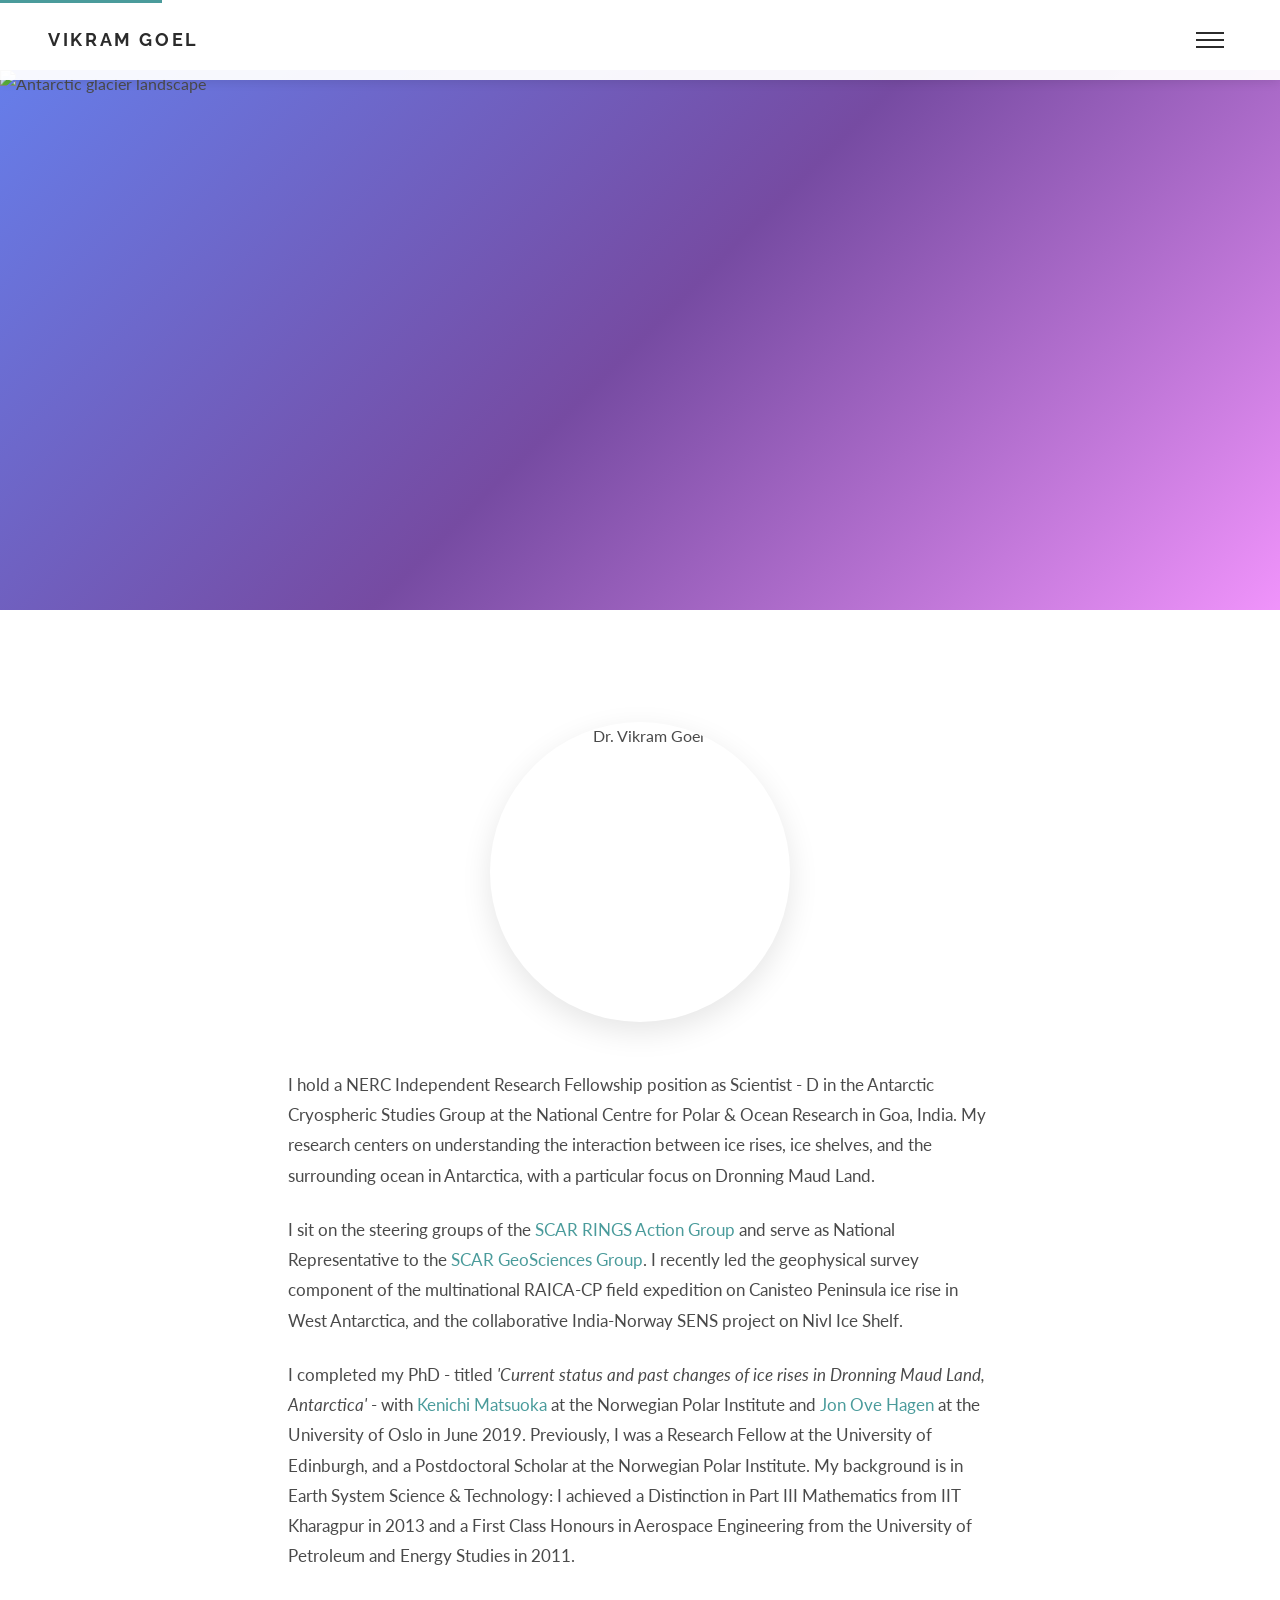
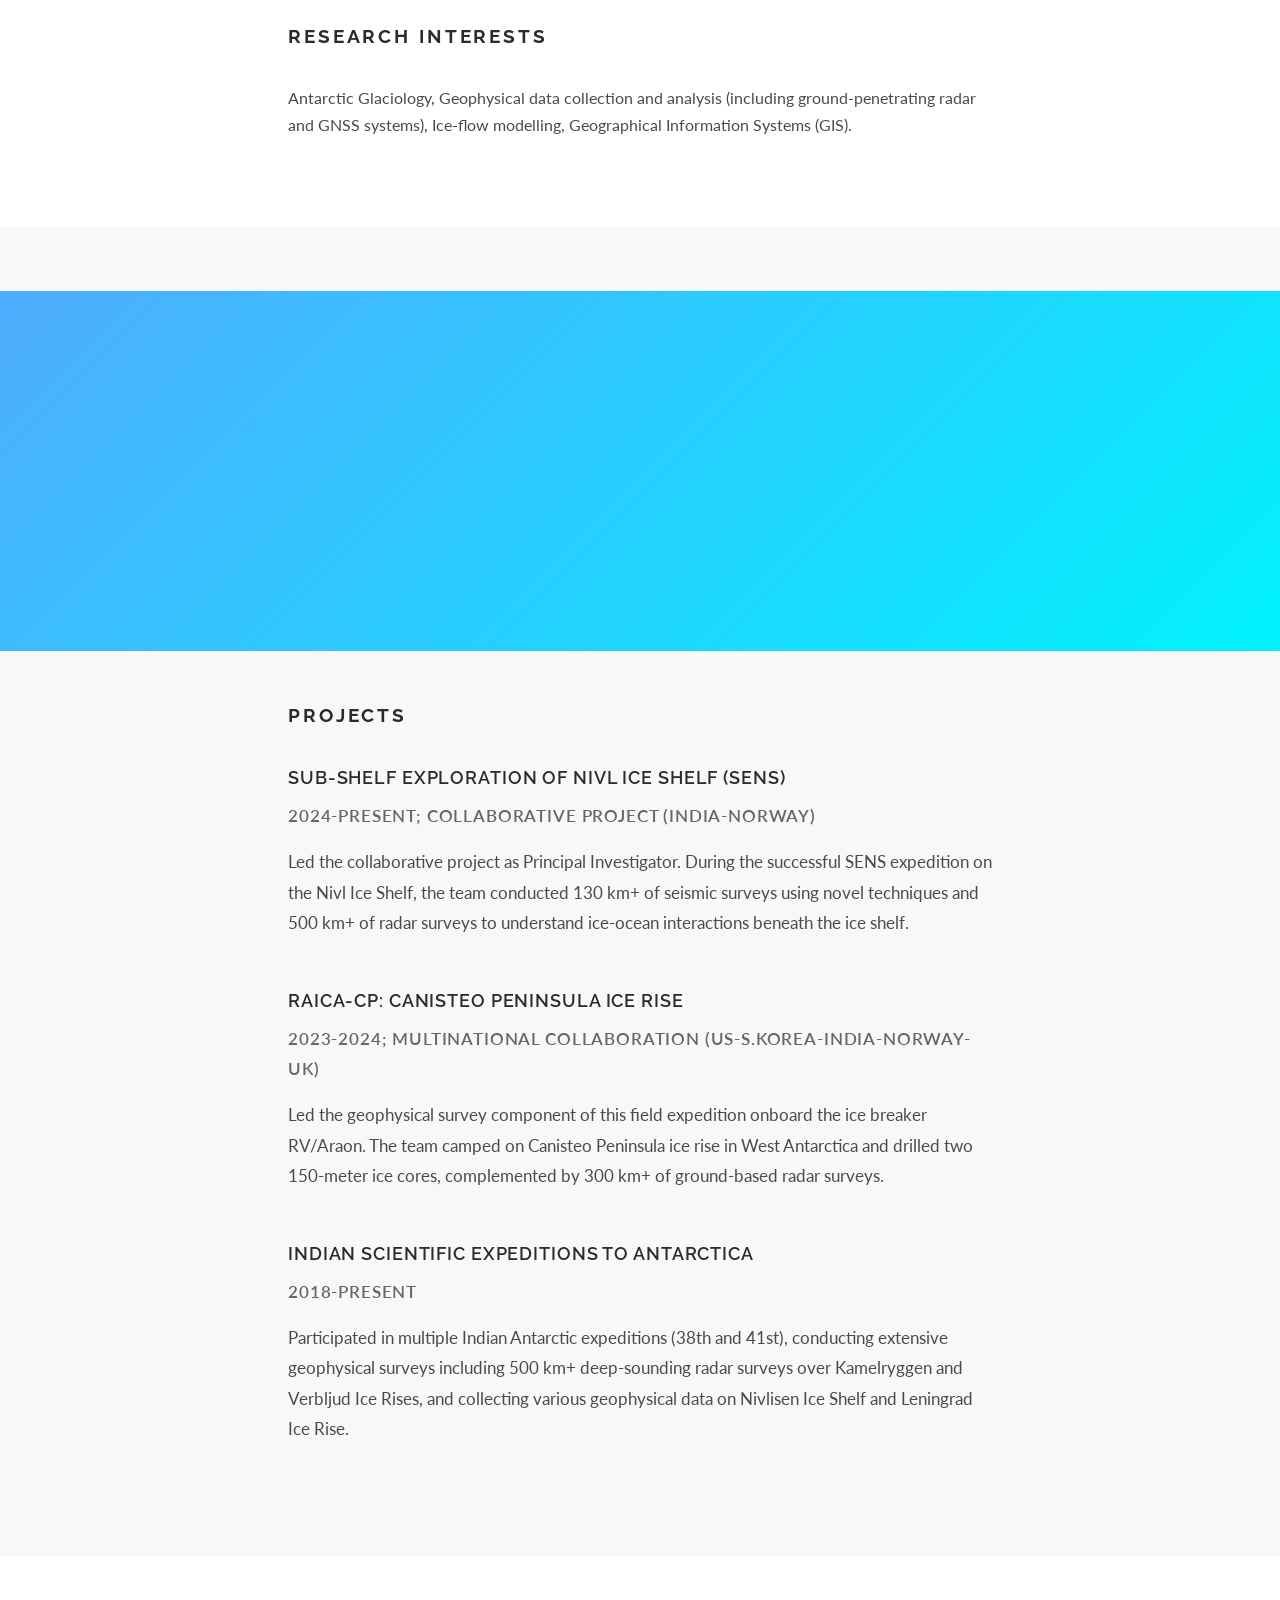
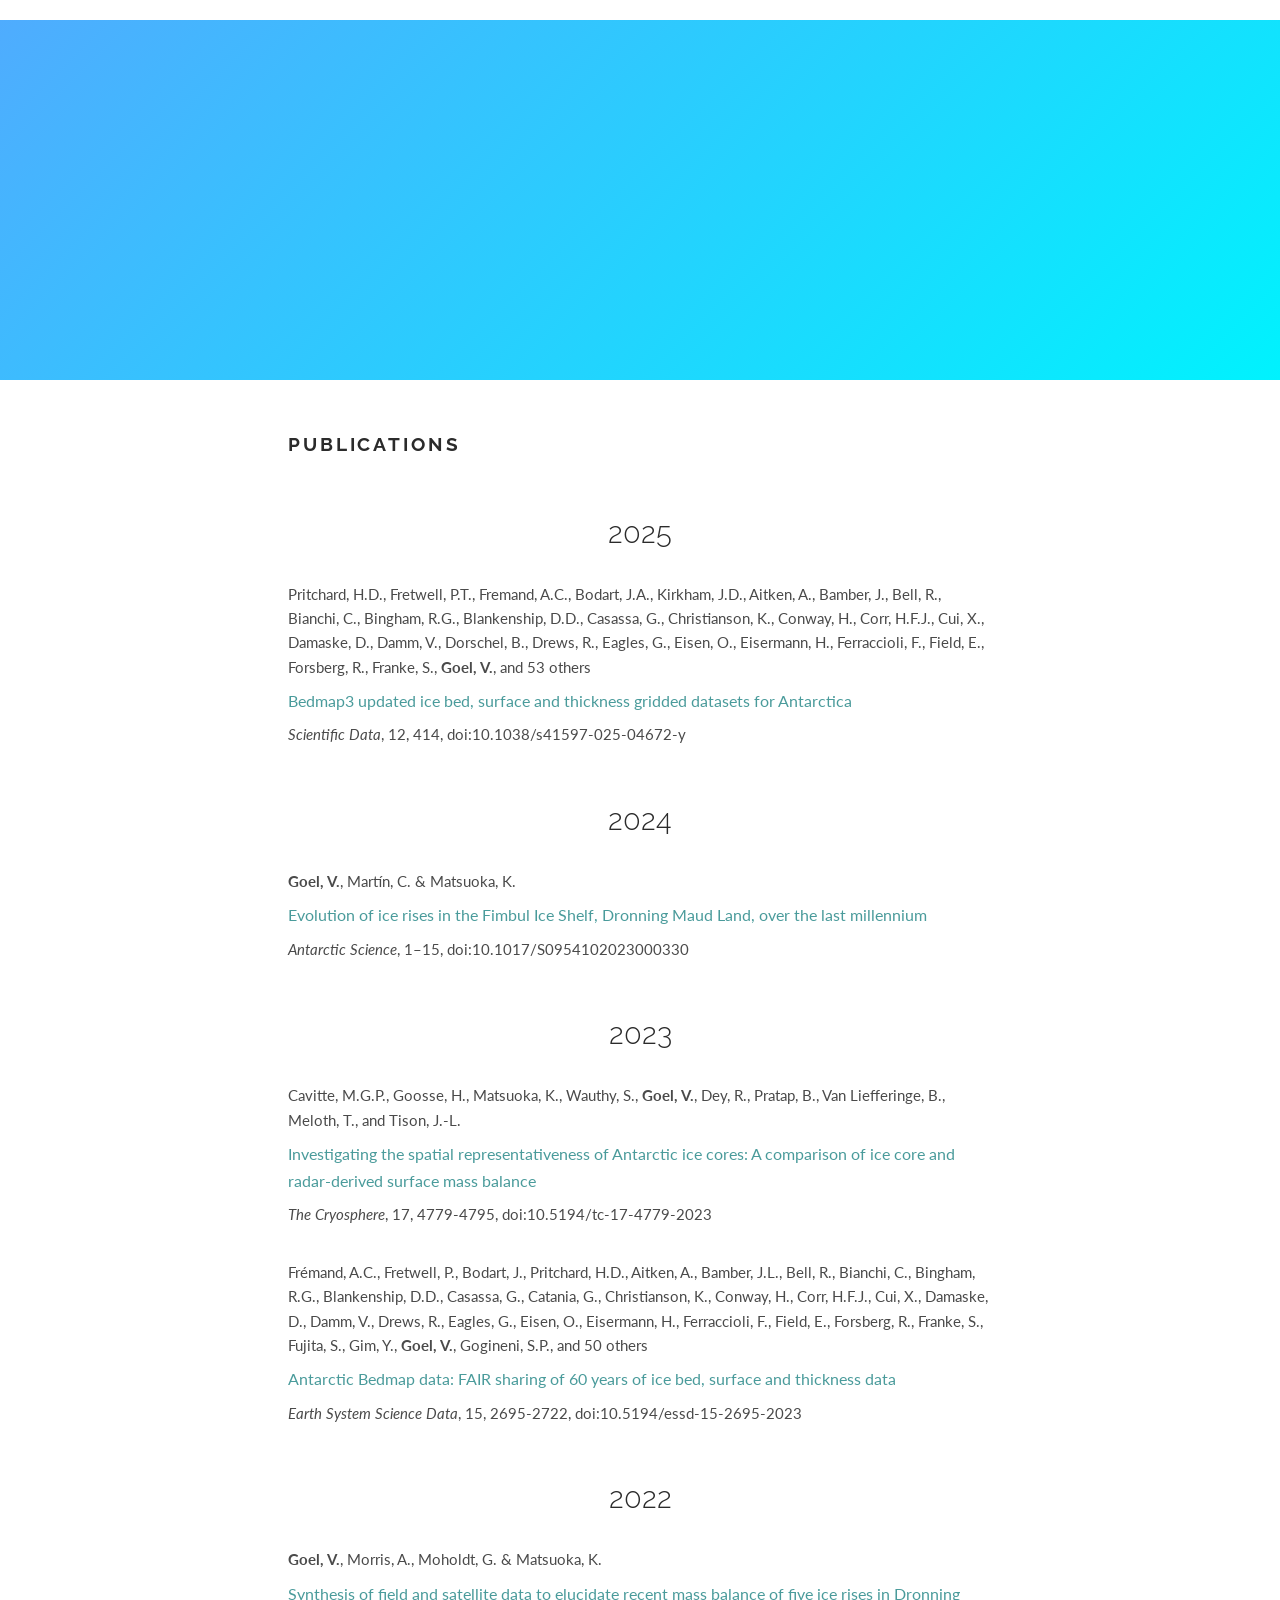
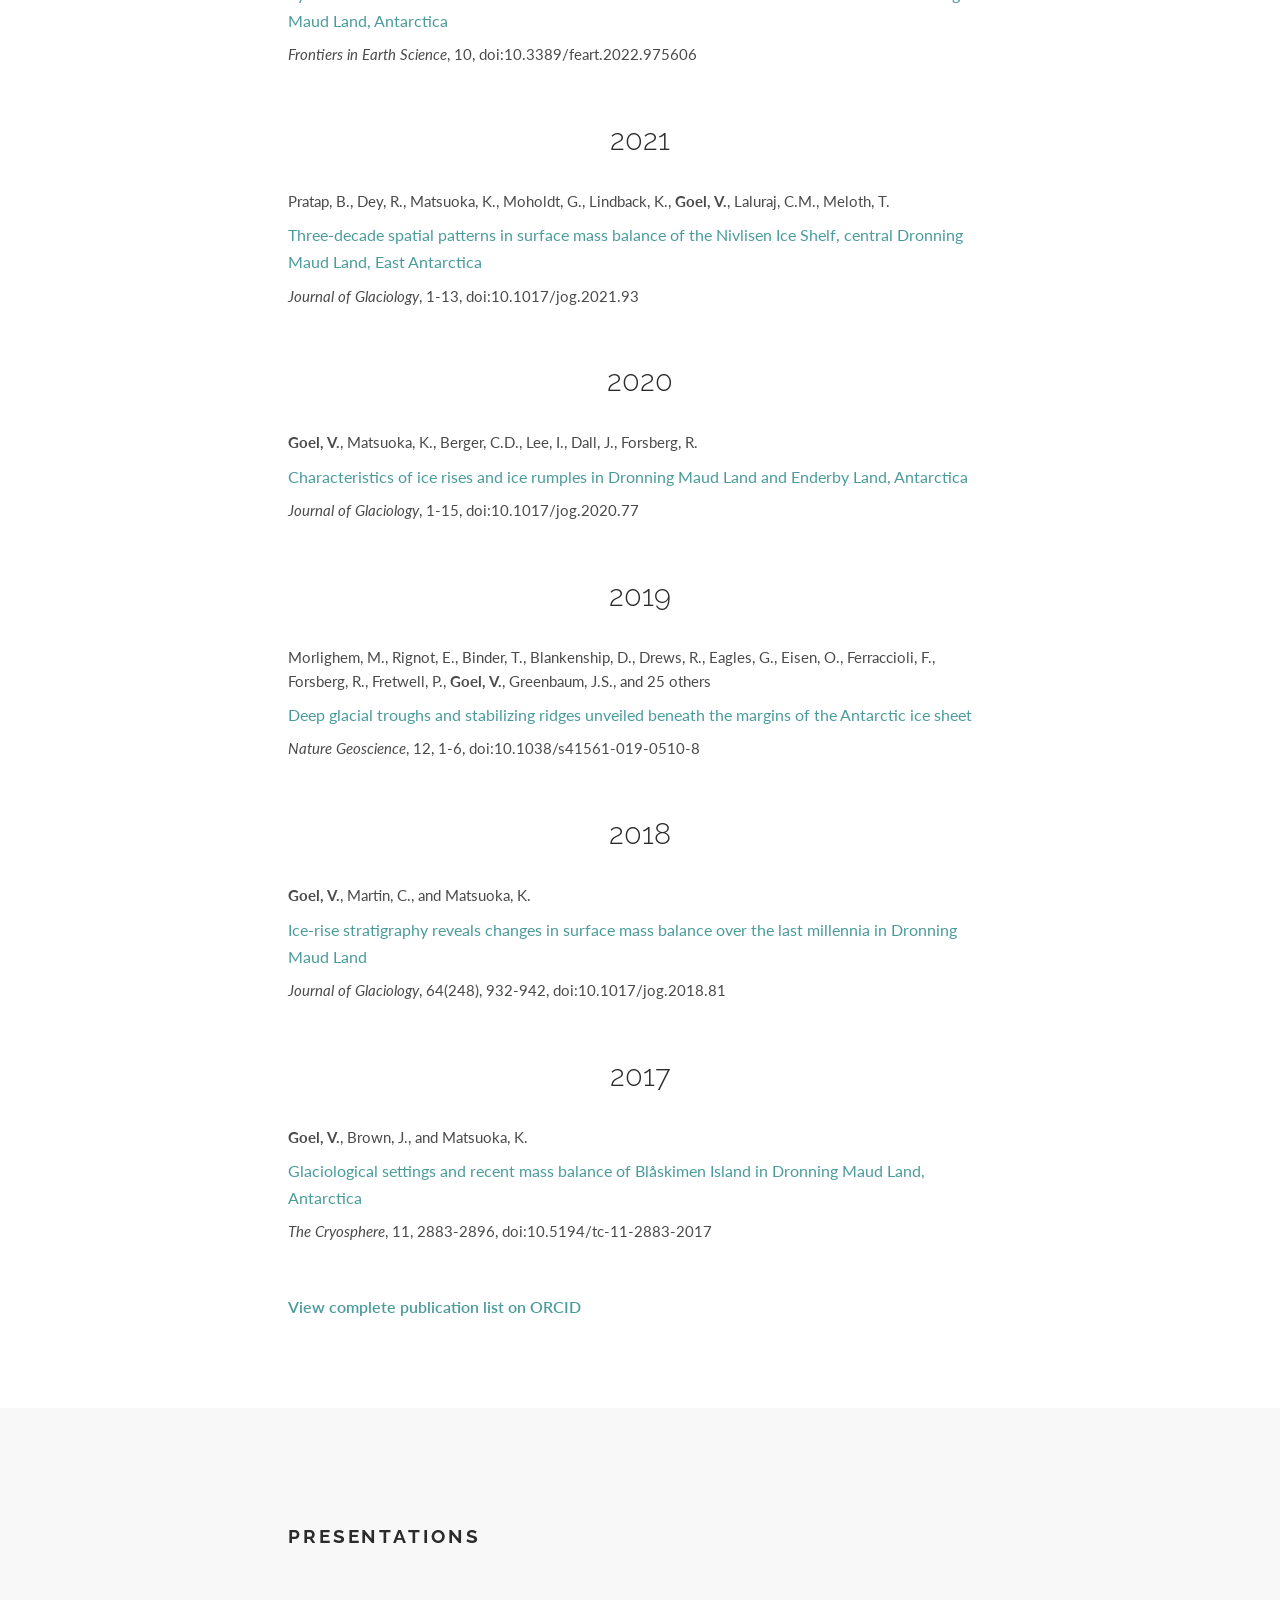
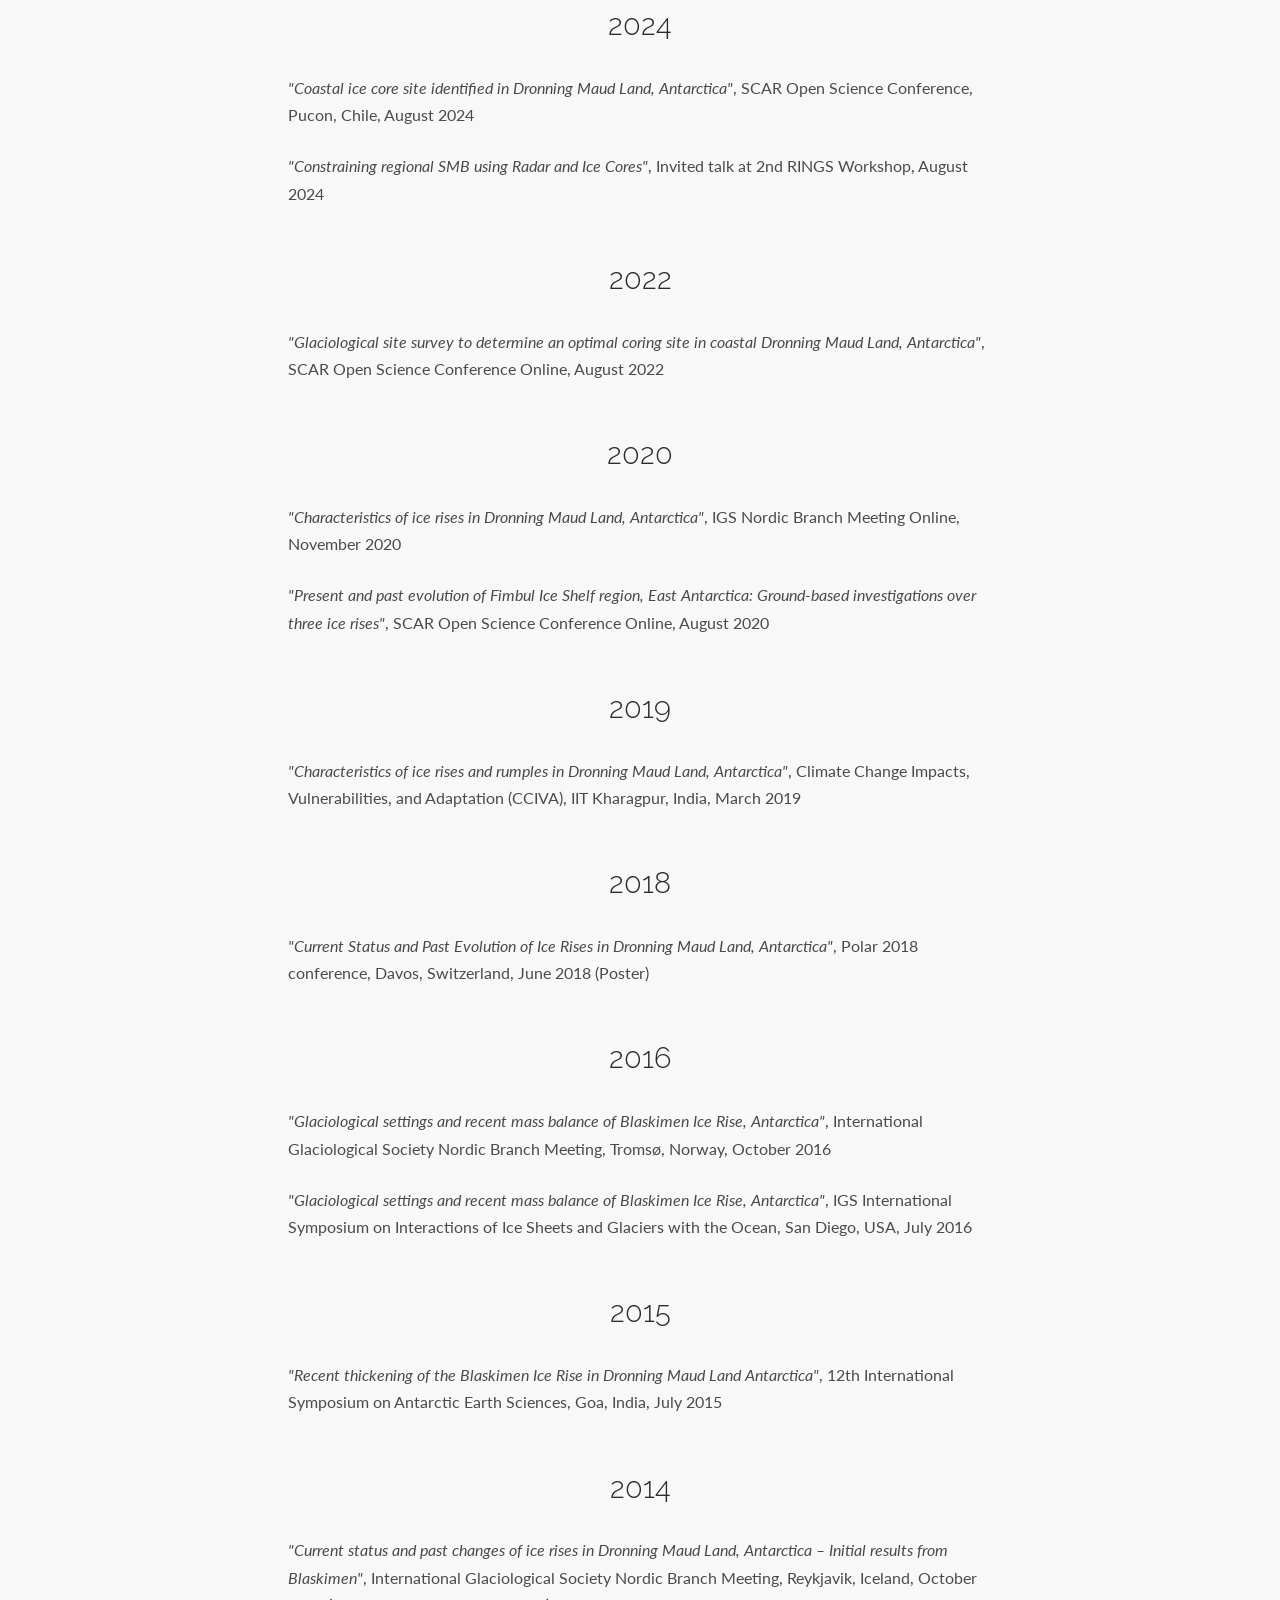
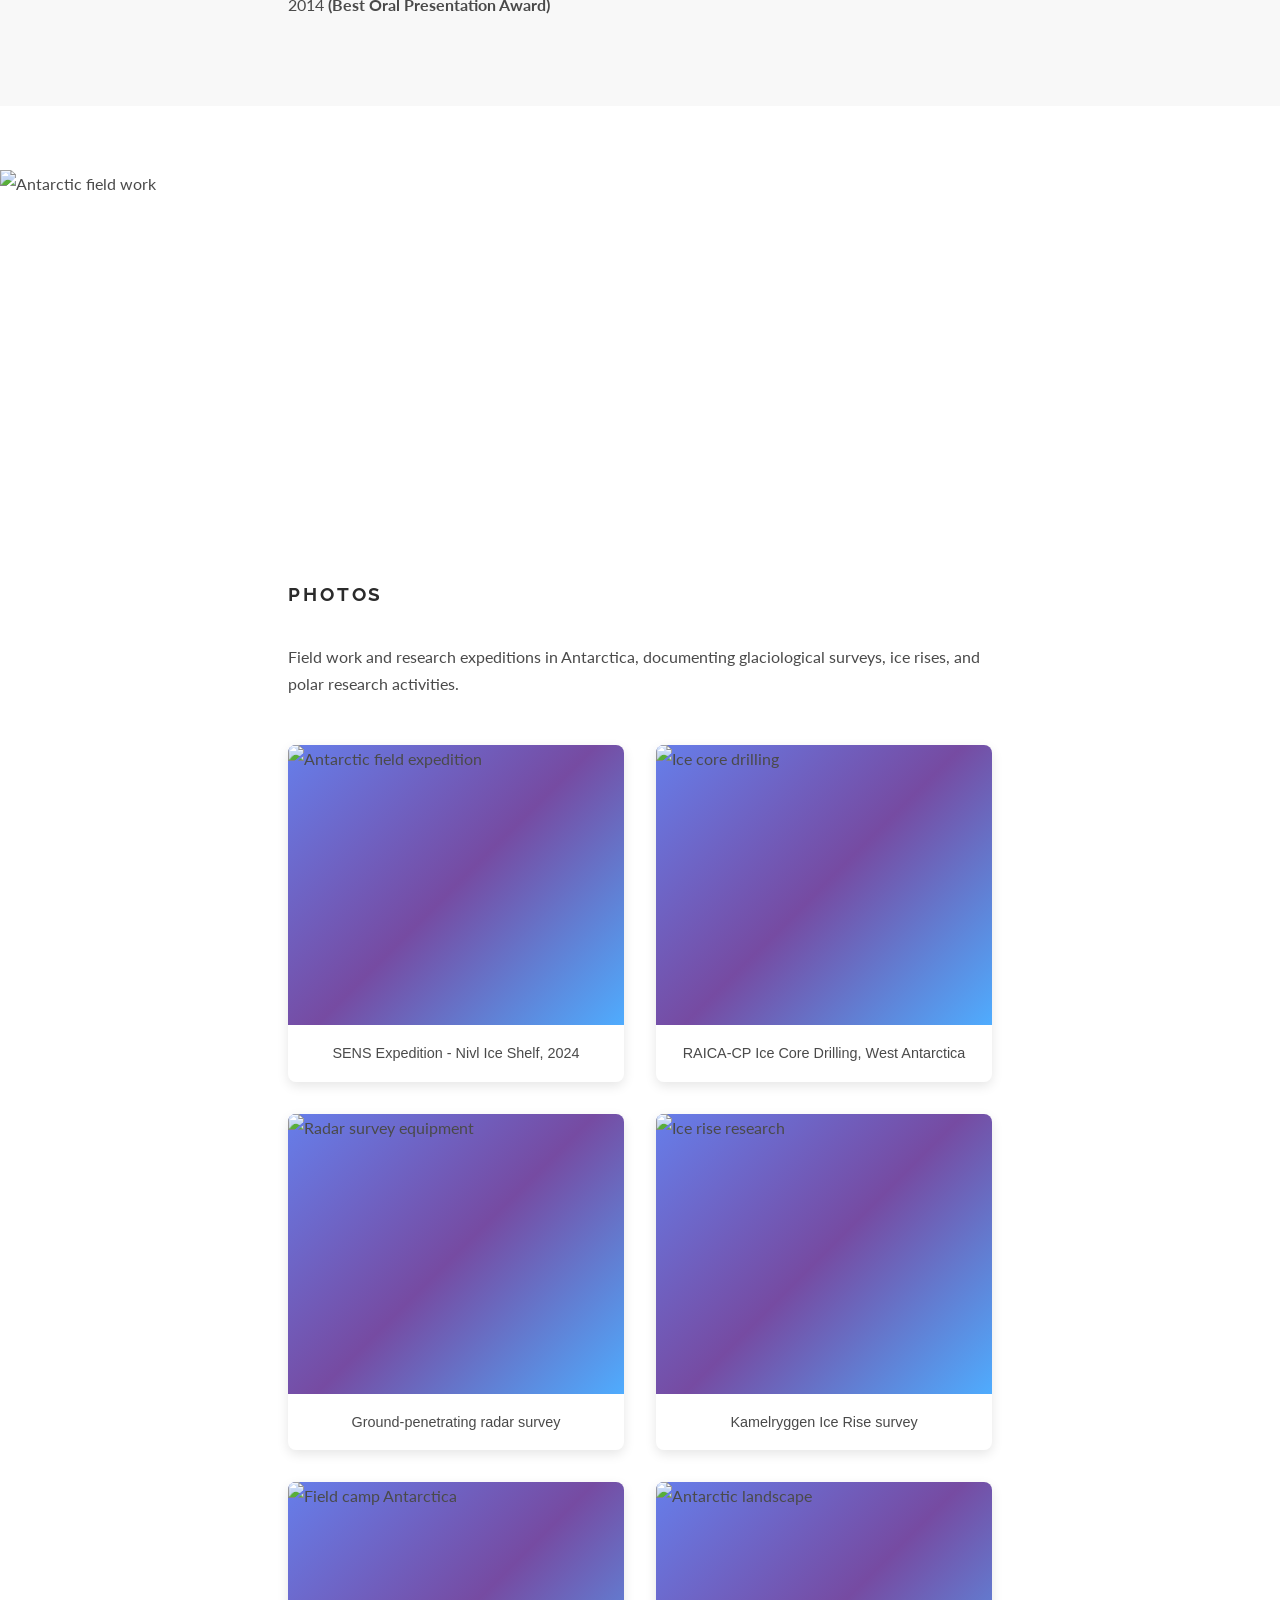
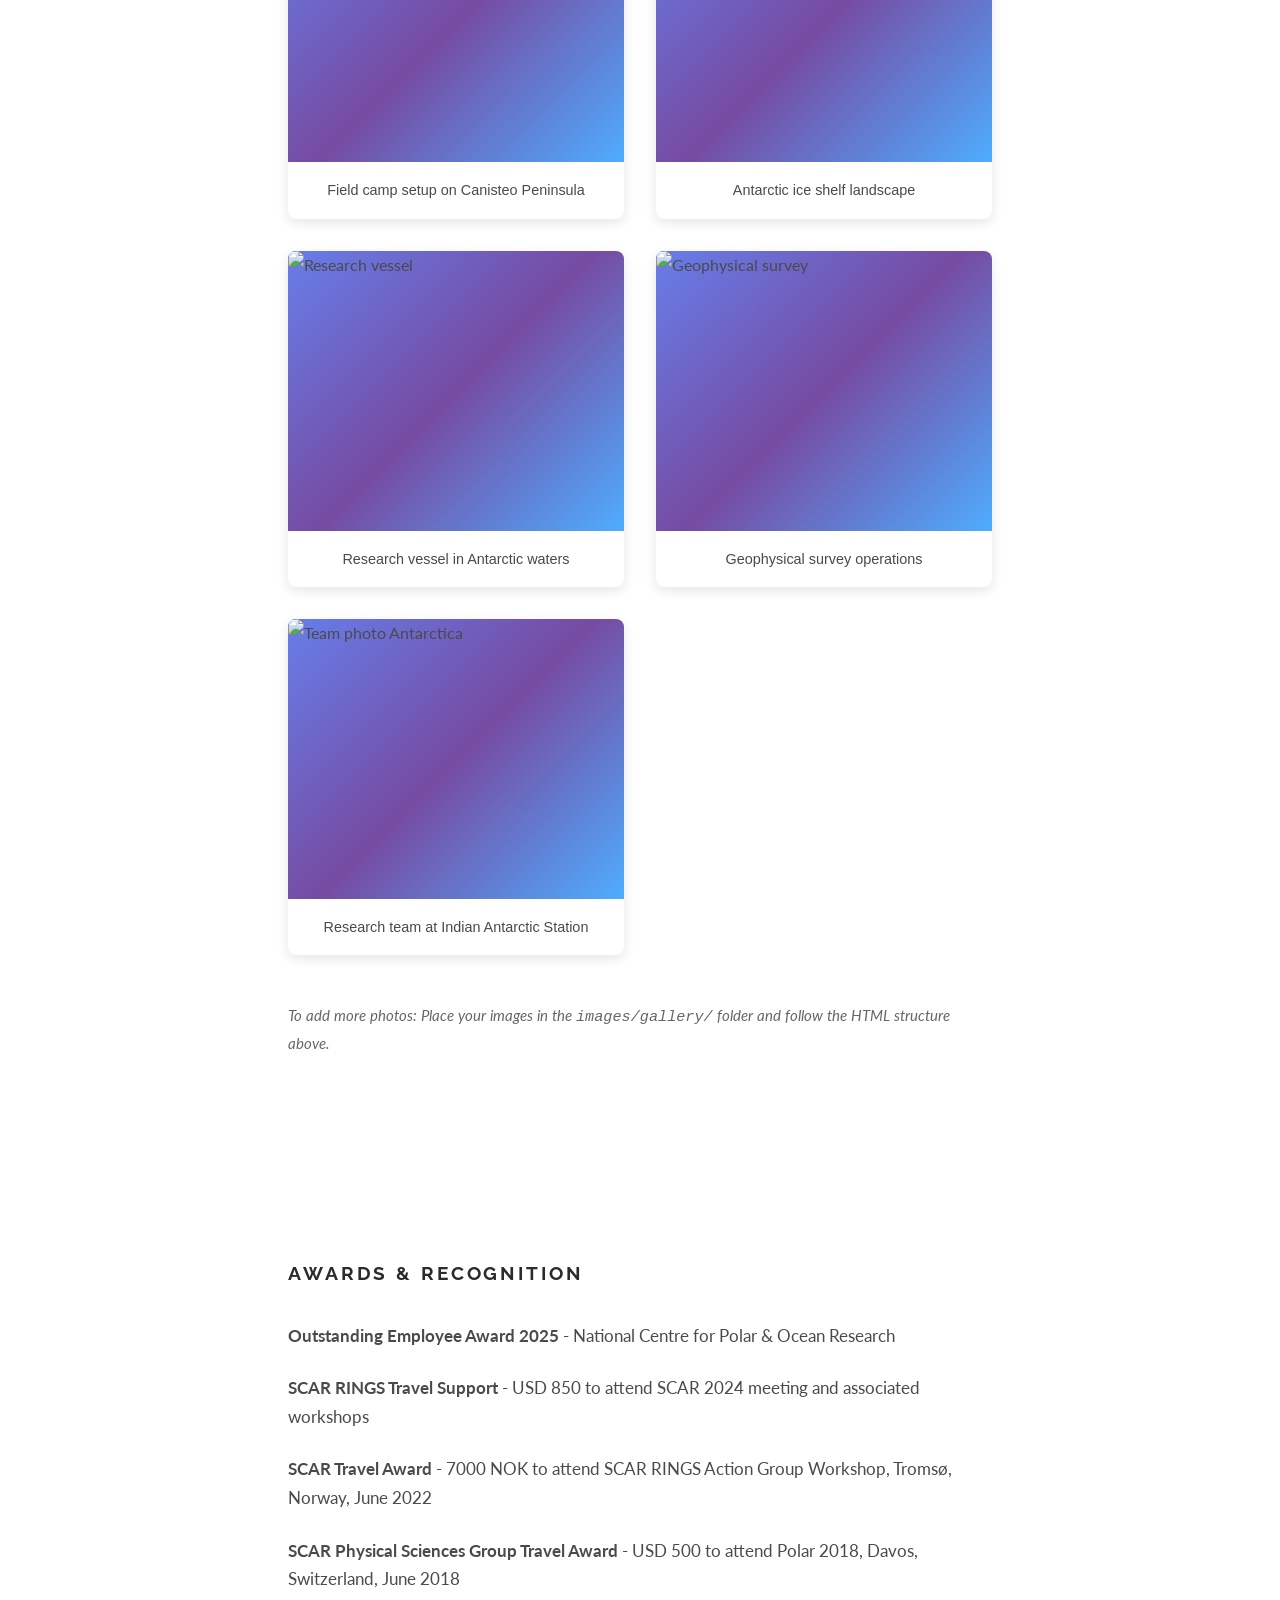
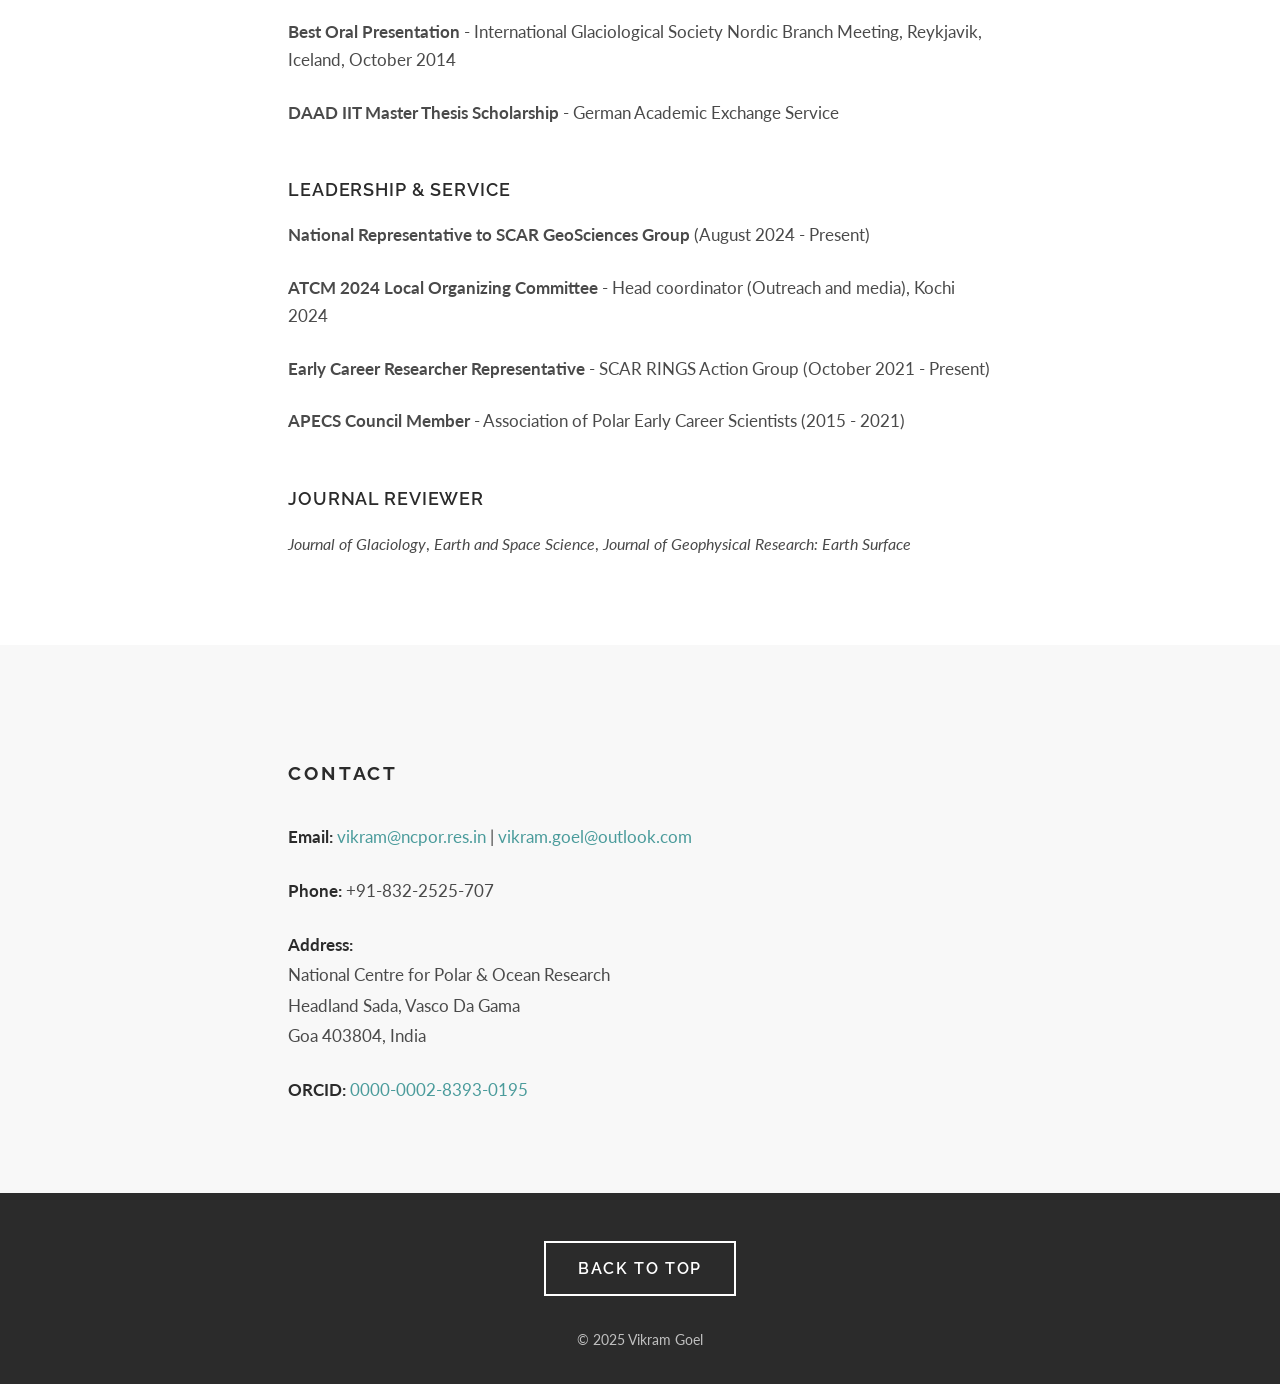
==== commit 64c73b4b: "Add comprehensive photo gallery system with lightbox functionality Features Added: - Created dedicat" ====
--- a/index.html
+++ b/index.html
@@ -35,6 +35,7 @@
                 <li><a href="#projects" class="menu-link">PROJECTS</a></li>
                 <li><a href="#publications" class="menu-link">PUBLICATIONS</a></li>
                 <li><a href="#presentations" class="menu-link">PRESENTATIONS</a></li>
+                <li><a href="#photos" class="menu-link">PHOTOS</a></li>
                 <li><a href="#awards" class="menu-link">AWARDS</a></li>
                 <li><a href="#contact" class="menu-link">CONTACT</a></li>
             </ul>
@@ -44,8 +45,9 @@
     <!-- Hero Section -->
     <section id="home" class="hero">
         <div class="hero-image">
-            <!-- Placeholder for glacier image - replace with actual image -->
-            <div class="hero-placeholder"></div>
+            <!-- Replace src with your actual image path: images/hero/glacier1.jpg -->
+            <img src="images/hero/main-hero.jpg" alt="Antarctic glacier landscape" class="hero-img">
+            <!-- Fallback: If image not found, shows gradient background -->
         </div>
     </section>
 
@@ -53,8 +55,8 @@
     <section id="about" class="content-section">
         <div class="container-narrow">
             <div class="profile-photo">
-                <!-- Circular profile photo placeholder -->
-                <div class="profile-placeholder"></div>
+                <!-- Replace src with your profile photo: images/profile/vikram-goel.jpg -->
+                <img src="images/profile/profile.jpg" alt="Dr. Vikram Goel" class="profile-img">
             </div>
 
             <div class="bio">
@@ -235,6 +237,89 @@
         </div>
     </section>
 
+    <!-- Photos Section -->
+    <section id="photos" class="content-section">
+        <div class="hero-image-small">
+            <img src="images/hero/photos-hero.jpg" alt="Antarctic field work" class="hero-img">
+        </div>
+        <div class="container-narrow">
+            <h2>PHOTOS</h2>
+            <p>Field work and research expeditions in Antarctica, documenting glaciological surveys, ice rises, and polar research activities.</p>
+
+            <!-- Photo Gallery Grid -->
+            <div class="photo-gallery">
+                <!-- Gallery Item 1 -->
+                <div class="gallery-item">
+                    <img src="images/gallery/expedition-1.jpg" alt="Antarctic field expedition" class="gallery-img" loading="lazy">
+                    <div class="gallery-caption">SENS Expedition - Nivl Ice Shelf, 2024</div>
+                </div>
+
+                <!-- Gallery Item 2 -->
+                <div class="gallery-item">
+                    <img src="images/gallery/expedition-2.jpg" alt="Ice core drilling" class="gallery-img" loading="lazy">
+                    <div class="gallery-caption">RAICA-CP Ice Core Drilling, West Antarctica</div>
+                </div>
+
+                <!-- Gallery Item 3 -->
+                <div class="gallery-item">
+                    <img src="images/gallery/expedition-3.jpg" alt="Radar survey equipment" class="gallery-img" loading="lazy">
+                    <div class="gallery-caption">Ground-penetrating radar survey</div>
+                </div>
+
+                <!-- Gallery Item 4 -->
+                <div class="gallery-item">
+                    <img src="images/gallery/expedition-4.jpg" alt="Ice rise research" class="gallery-img" loading="lazy">
+                    <div class="gallery-caption">Kamelryggen Ice Rise survey</div>
+                </div>
+
+                <!-- Gallery Item 5 -->
+                <div class="gallery-item">
+                    <img src="images/gallery/expedition-5.jpg" alt="Field camp Antarctica" class="gallery-img" loading="lazy">
+                    <div class="gallery-caption">Field camp setup on Canisteo Peninsula</div>
+                </div>
+
+                <!-- Gallery Item 6 -->
+                <div class="gallery-item">
+                    <img src="images/gallery/expedition-6.jpg" alt="Antarctic landscape" class="gallery-img" loading="lazy">
+                    <div class="gallery-caption">Antarctic ice shelf landscape</div>
+                </div>
+
+                <!-- Gallery Item 7 -->
+                <div class="gallery-item">
+                    <img src="images/gallery/expedition-7.jpg" alt="Research vessel" class="gallery-img" loading="lazy">
+                    <div class="gallery-caption">Research vessel in Antarctic waters</div>
+                </div>
+
+                <!-- Gallery Item 8 -->
+                <div class="gallery-item">
+                    <img src="images/gallery/expedition-8.jpg" alt="Geophysical survey" class="gallery-img" loading="lazy">
+                    <div class="gallery-caption">Geophysical survey operations</div>
+                </div>
+
+                <!-- Gallery Item 9 -->
+                <div class="gallery-item">
+                    <img src="images/gallery/expedition-9.jpg" alt="Team photo Antarctica" class="gallery-img" loading="lazy">
+                    <div class="gallery-caption">Research team at Indian Antarctic Station</div>
+                </div>
+
+                <!-- Add more gallery items as needed -->
+            </div>
+
+            <p style="margin-top: 2rem; font-size: 0.95rem; color: #666;">
+                <em>To add more photos: Place your images in the <code>images/gallery/</code> folder and follow the HTML structure above.</em>
+            </p>
+        </div>
+    </section>
+
+    <!-- Lightbox Modal -->
+    <div id="lightbox" class="lightbox">
+        <span class="lightbox-close">&times;</span>
+        <img class="lightbox-content" id="lightbox-img">
+        <div class="lightbox-caption" id="lightbox-caption"></div>
+        <button class="lightbox-prev" aria-label="Previous image">&#10094;</button>
+        <button class="lightbox-next" aria-label="Next image">&#10095;</button>
+    </div>
+
     <!-- Awards Section -->
     <section id="awards" class="content-section">
         <div class="container-narrow">
--- a/styles.css
+++ b/styles.css
@@ -671,3 +671,256 @@
 .content-section {
     animation: fadeIn 0.6s ease-out;
 }
+
+/* ====================================
+   Hero & Profile Images
+   ==================================== */
+
+.hero-img {
+    width: 100%;
+    height: 100%;
+    object-fit: cover;
+    object-position: center;
+}
+
+.profile-img {
+    width: 300px;
+    height: 300px;
+    border-radius: 50%;
+    object-fit: cover;
+    box-shadow: 0 10px 30px rgba(0, 0, 0, 0.1);
+    display: block;
+    margin: 0 auto;
+}
+
+/* Fallback if images don't load */
+.hero-image {
+    background: linear-gradient(135deg, #667eea 0%, #764ba2 50%, #f093fb 100%);
+}
+
+.hero-image-small .hero-img {
+    width: 100%;
+    height: 100%;
+    object-fit: cover;
+}
+
+/* ====================================
+   Photo Gallery
+   ==================================== */
+
+.photo-gallery {
+    display: grid;
+    grid-template-columns: repeat(auto-fill, minmax(280px, 1fr));
+    gap: 2rem;
+    margin: 3rem 0;
+}
+
+.gallery-item {
+    position: relative;
+    overflow: hidden;
+    border-radius: 8px;
+    box-shadow: 0 4px 12px rgba(0, 0, 0, 0.1);
+    transition: transform 0.3s ease, box-shadow 0.3s ease;
+    cursor: pointer;
+    background-color: #f5f5f5;
+}
+
+.gallery-item:hover {
+    transform: translateY(-8px);
+    box-shadow: 0 12px 24px rgba(0, 0, 0, 0.15);
+}
+
+.gallery-img {
+    width: 100%;
+    height: 280px;
+    object-fit: cover;
+    display: block;
+    transition: transform 0.3s ease;
+}
+
+.gallery-item:hover .gallery-img {
+    transform: scale(1.05);
+}
+
+.gallery-caption {
+    padding: 1rem;
+    background-color: white;
+    font-size: 0.9rem;
+    color: var(--text-color);
+    text-align: center;
+    font-weight: 500;
+}
+
+/* Placeholder for missing images */
+.gallery-img[src*="expedition-"] {
+    background: linear-gradient(135deg, #667eea 0%, #764ba2 50%, #4facfe 100%);
+}
+
+/* ====================================
+   Lightbox Modal
+   ==================================== */
+
+.lightbox {
+    display: none;
+    position: fixed;
+    z-index: 9999;
+    top: 0;
+    left: 0;
+    width: 100%;
+    height: 100%;
+    background-color: rgba(0, 0, 0, 0.95);
+    overflow: hidden;
+}
+
+.lightbox.active {
+    display: flex;
+    align-items: center;
+    justify-content: center;
+}
+
+.lightbox-content {
+    max-width: 90%;
+    max-height: 85vh;
+    object-fit: contain;
+    border-radius: 4px;
+    box-shadow: 0 8px 32px rgba(0, 0, 0, 0.5);
+    animation: lightboxZoom 0.3s ease;
+}
+
+@keyframes lightboxZoom {
+    from {
+        transform: scale(0.8);
+        opacity: 0;
+    }
+    to {
+        transform: scale(1);
+        opacity: 1;
+    }
+}
+
+.lightbox-close {
+    position: absolute;
+    top: 2rem;
+    right: 3rem;
+    color: white;
+    font-size: 3rem;
+    font-weight: 300;
+    cursor: pointer;
+    z-index: 10001;
+    transition: color 0.3s ease;
+    line-height: 1;
+}
+
+.lightbox-close:hover {
+    color: var(--primary-color);
+}
+
+.lightbox-caption {
+    position: absolute;
+    bottom: 2rem;
+    left: 50%;
+    transform: translateX(-50%);
+    color: white;
+    font-size: 1.1rem;
+    text-align: center;
+    background-color: rgba(0, 0, 0, 0.7);
+    padding: 0.75rem 2rem;
+    border-radius: 4px;
+    max-width: 80%;
+}
+
+.lightbox-prev,
+.lightbox-next {
+    position: absolute;
+    top: 50%;
+    transform: translateY(-50%);
+    background-color: rgba(255, 255, 255, 0.2);
+    color: white;
+    border: none;
+    font-size: 2rem;
+    padding: 1rem 1.5rem;
+    cursor: pointer;
+    transition: background-color 0.3s ease;
+    z-index: 10001;
+    border-radius: 4px;
+}
+
+.lightbox-prev:hover,
+.lightbox-next:hover {
+    background-color: rgba(255, 255, 255, 0.3);
+}
+
+.lightbox-prev {
+    left: 2rem;
+}
+
+.lightbox-next {
+    right: 2rem;
+}
+
+/* ====================================
+   Gallery Responsive Design
+   ==================================== */
+
+@media (max-width: 768px) {
+    .photo-gallery {
+        grid-template-columns: repeat(auto-fill, minmax(200px, 1fr));
+        gap: 1.5rem;
+    }
+
+    .gallery-img {
+        height: 220px;
+    }
+
+    .profile-img {
+        width: 250px;
+        height: 250px;
+    }
+
+    .lightbox-close {
+        top: 1rem;
+        right: 1.5rem;
+        font-size: 2.5rem;
+    }
+
+    .lightbox-prev,
+    .lightbox-next {
+        font-size: 1.5rem;
+        padding: 0.75rem 1rem;
+    }
+
+    .lightbox-prev {
+        left: 0.5rem;
+    }
+
+    .lightbox-next {
+        right: 0.5rem;
+    }
+
+    .lightbox-caption {
+        font-size: 0.95rem;
+        bottom: 1rem;
+        padding: 0.5rem 1rem;
+    }
+}
+
+@media (max-width: 480px) {
+    .photo-gallery {
+        grid-template-columns: 1fr;
+        gap: 1rem;
+    }
+
+    .gallery-img {
+        height: 200px;
+    }
+
+    .profile-img {
+        width: 200px;
+        height: 200px;
+    }
+
+    .lightbox-content {
+        max-width: 95%;
+        max-height: 75vh;
+    }
+}
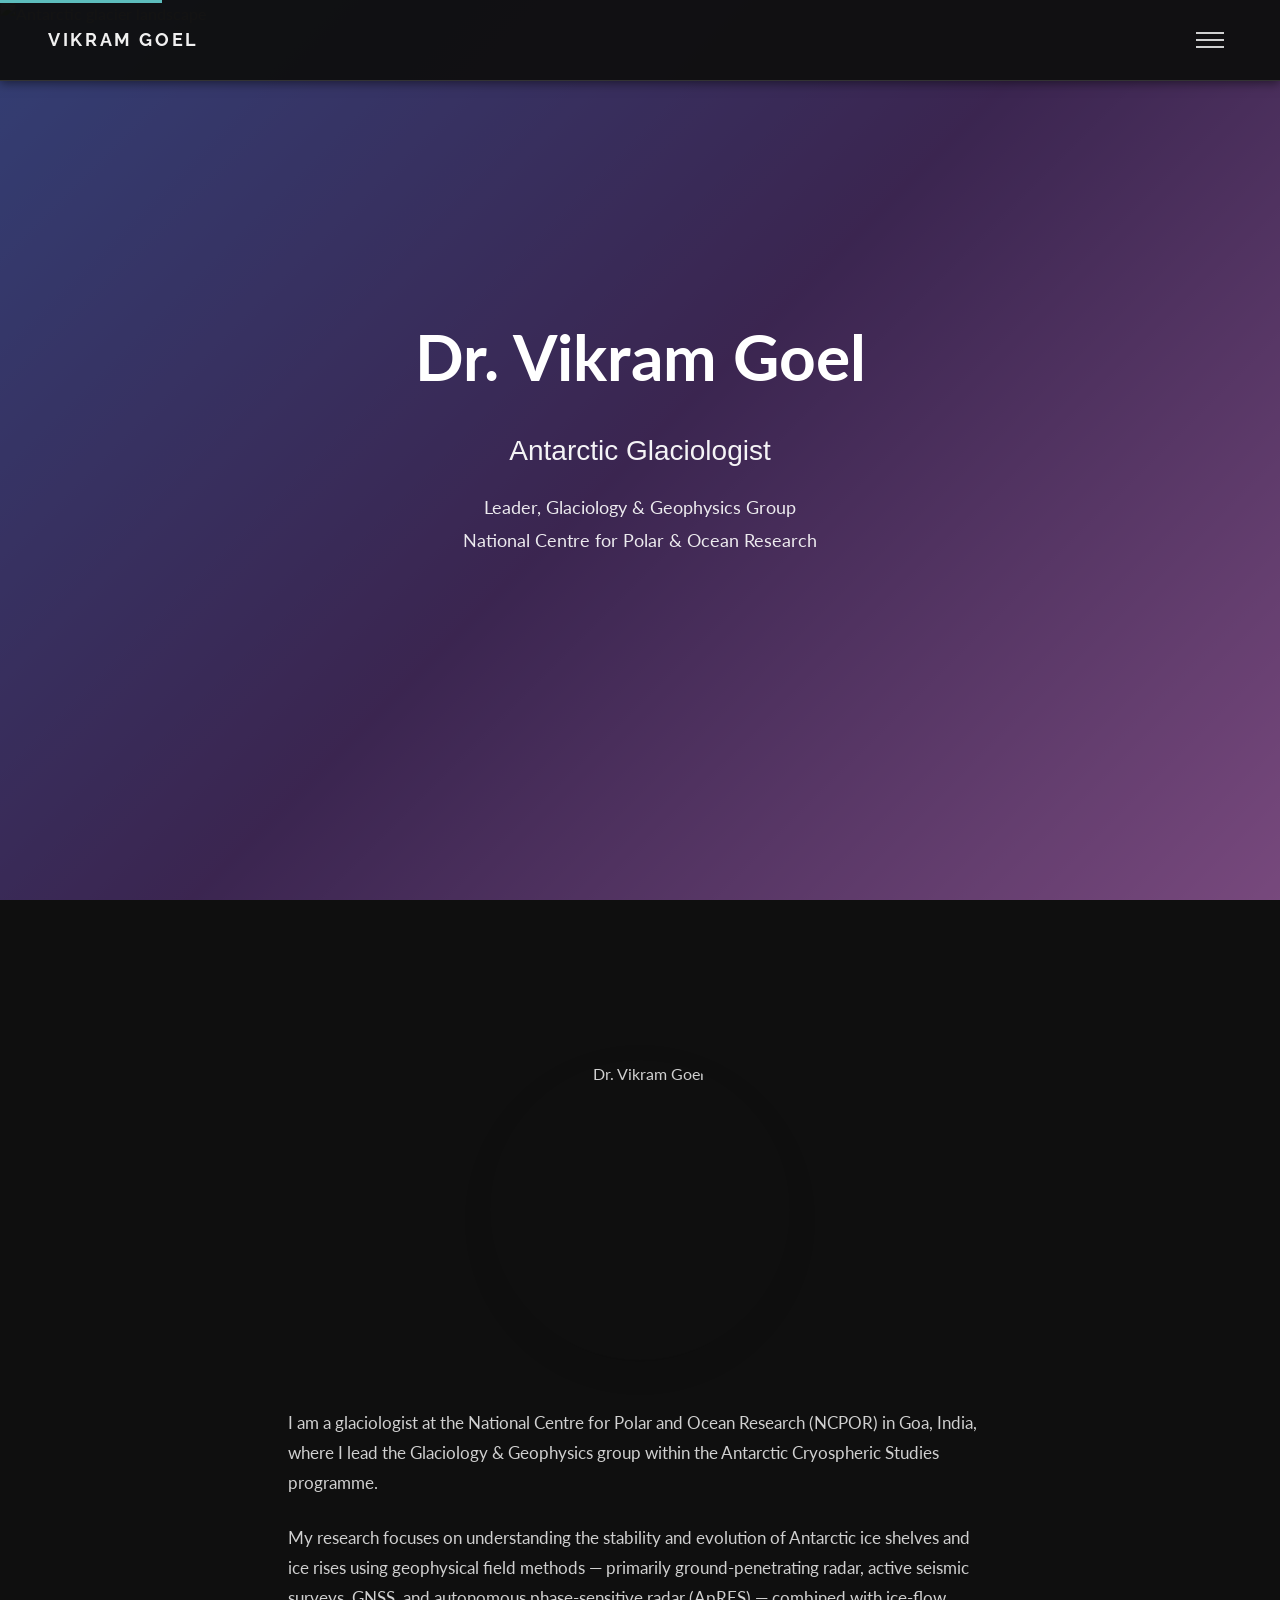
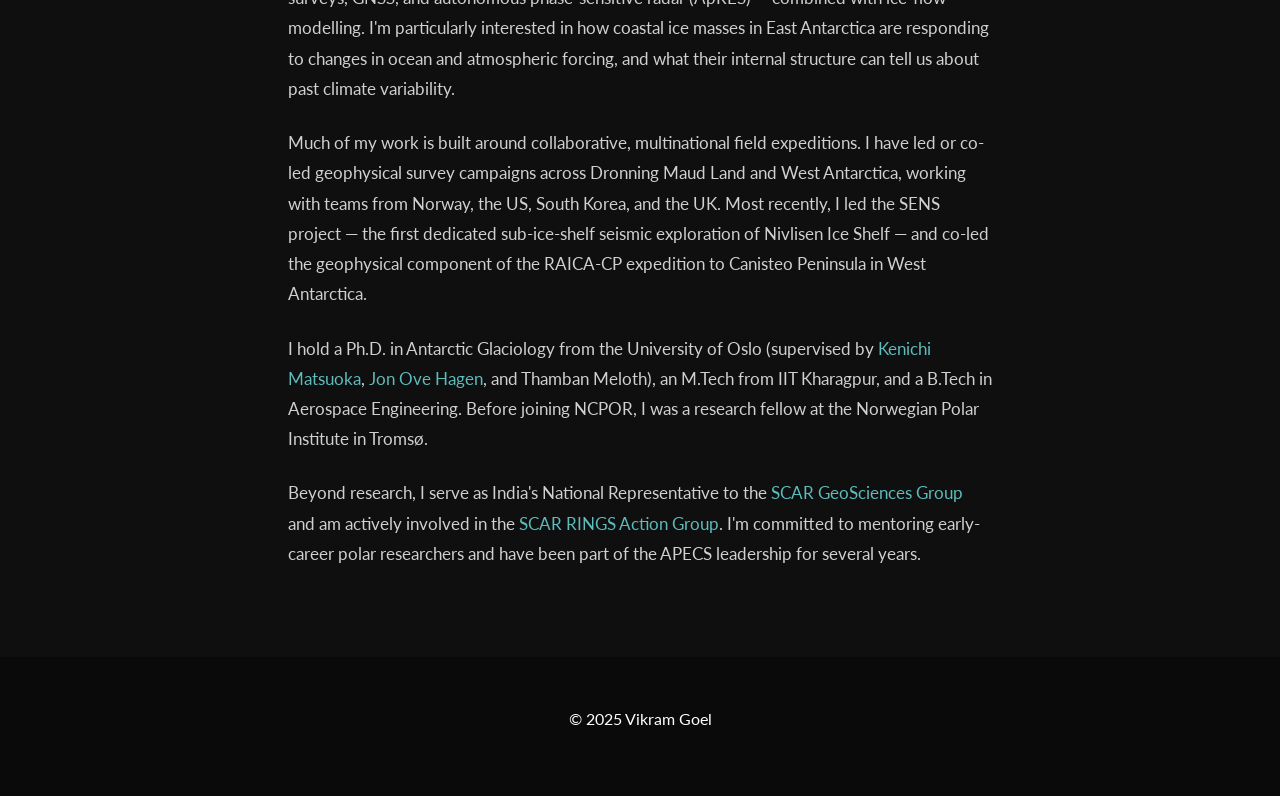
==== commit 78b91b86: "Restructure website with new navigation and pages New site structure: - Home / About Me (index.html)" ====
--- a/index.html
+++ b/index.html
@@ -6,7 +6,7 @@
     <meta name="description" content="Dr. Vikram Goel - Antarctic Glaciologist and Scientist at National Centre for Polar & Ocean Research">
     <meta name="keywords" content="Vikram Goel, Antarctic Glaciology, Ice Research, Polar Science">
     <meta name="author" content="Dr. Vikram Goel">
-    <title>Vikram Goel</title>
+    <title>Vikram Goel - Antarctic Glaciologist</title>
     <link rel="stylesheet" href="styles.css">
     <link rel="preconnect" href="https://fonts.googleapis.com">
     <link rel="preconnect" href="https://fonts.gstatic.com" crossorigin>
@@ -16,7 +16,7 @@
     <!-- Navigation -->
     <header class="header">
         <nav class="navbar">
-            <h1 class="site-title">VIKRAM GOEL</h1>
+            <h1 class="site-title"><a href="index.html">VIKRAM GOEL</a></h1>
             <button class="nav-toggle" id="navToggle" aria-label="Toggle navigation">
                 <span></span>
                 <span></span>
@@ -30,364 +30,49 @@
         <button class="menu-close" id="menuClose" aria-label="Close menu">×</button>
         <nav class="mobile-menu">
             <ul>
-                <li><a href="#home" class="menu-link">HOME</a></li>
-                <li><a href="#about" class="menu-link">ABOUT</a></li>
-                <li><a href="#projects" class="menu-link">PROJECTS</a></li>
-                <li><a href="#publications" class="menu-link">PUBLICATIONS</a></li>
-                <li><a href="#presentations" class="menu-link">PRESENTATIONS</a></li>
-                <li><a href="#photos" class="menu-link">PHOTOS</a></li>
-                <li><a href="#awards" class="menu-link">AWARDS</a></li>
-                <li><a href="#contact" class="menu-link">CONTACT</a></li>
+                <li><a href="index.html" class="menu-link">HOME / ABOUT ME</a></li>
+                <li><a href="research.html" class="menu-link">RESEARCH</a></li>
+                <li><a href="fieldwork.html" class="menu-link">PROJECTS & FIELDWORK</a></li>
+                <li><a href="publications.html" class="menu-link">PUBLICATIONS</a></li>
+                <li><a href="leadership.html" class="menu-link">LEADERSHIP & SERVICE</a></li>
+                <li><a href="media.html" class="menu-link">MEDIA</a></li>
+                <li><a href="contact.html" class="menu-link">CONTACT</a></li>
             </ul>
         </nav>
     </div>
 
     <!-- Hero Section -->
-    <section id="home" class="hero">
+    <section id="home" class="hero hero-full">
         <div class="hero-image">
-            <!-- Replace src with your actual image path: images/hero/glacier1.jpg -->
             <img src="images/hero/main-hero.jpg" alt="Antarctic glacier landscape" class="hero-img">
-            <!-- Fallback: If image not found, shows gradient background -->
+        </div>
+        <div class="hero-overlay">
+            <div class="hero-text">
+                <h1 class="hero-title">Dr. Vikram Goel</h1>
+                <p class="hero-subtitle">Antarctic Glaciologist</p>
+                <p class="hero-description">Leader, Glaciology & Geophysics Group<br>
+                National Centre for Polar & Ocean Research</p>
+            </div>
         </div>
     </section>
 
     <!-- About Section -->
-    <section id="about" class="content-section">
+    <section id="about" class="content-section page-section">
         <div class="container-narrow">
             <div class="profile-photo">
-                <!-- Replace src with your profile photo: images/profile/vikram-goel.jpg -->
                 <img src="images/profile/profile.jpg" alt="Dr. Vikram Goel" class="profile-img">
             </div>
 
             <div class="bio">
-                <p>I hold a NERC Independent Research Fellowship position as Scientist - D in the Antarctic Cryospheric Studies Group at the National Centre for Polar & Ocean Research in Goa, India. My research centers on understanding the interaction between ice rises, ice shelves, and the surrounding ocean in Antarctica, with a particular focus on Dronning Maud Land.</p>
+                <p>I am a glaciologist at the National Centre for Polar and Ocean Research (NCPOR) in Goa, India, where I lead the Glaciology & Geophysics group within the Antarctic Cryospheric Studies programme.</p>
 
-                <p>I sit on the steering groups of the <a href="https://www.scar.org/science/rings/about/" target="_blank">SCAR RINGS Action Group</a> and serve as National Representative to the <a href="https://scar.org/science/geo/geoscience" target="_blank">SCAR GeoSciences Group</a>. I recently led the geophysical survey component of the multinational RAICA-CP field expedition on Canisteo Peninsula ice rise in West Antarctica, and the collaborative India-Norway SENS project on Nivl Ice Shelf.</p>
+                <p>My research focuses on understanding the stability and evolution of Antarctic ice shelves and ice rises using geophysical field methods — primarily ground-penetrating radar, active seismic surveys, GNSS, and autonomous phase-sensitive radar (ApRES) — combined with ice-flow modelling. I'm particularly interested in how coastal ice masses in East Antarctica are responding to changes in ocean and atmospheric forcing, and what their internal structure can tell us about past climate variability.</p>
 
-                <p>I completed my PhD - titled <em>'Current status and past changes of ice rises in Dronning Maud Land, Antarctica'</em> - with <a href="http://www.npolar.no/en/people/kenichi.matsuoka/" target="_blank">Kenichi Matsuoka</a> at the Norwegian Polar Institute and <a href="http://www.mn.uio.no/geo/english/people/aca/geohyd/joh/" target="_blank">Jon Ove Hagen</a> at the University of Oslo in June 2019. Previously, I was a Research Fellow at the University of Edinburgh, and a Postdoctoral Scholar at the Norwegian Polar Institute. My background is in Earth System Science & Technology: I achieved a Distinction in Part III Mathematics from IIT Kharagpur in 2013 and a First Class Honours in Aerospace Engineering from the University of Petroleum and Energy Studies in 2011.</p>
-            </div>
+                <p>Much of my work is built around collaborative, multinational field expeditions. I have led or co-led geophysical survey campaigns across Dronning Maud Land and West Antarctica, working with teams from Norway, the US, South Korea, and the UK. Most recently, I led the SENS project — the first dedicated sub-ice-shelf seismic exploration of Nivlisen Ice Shelf — and co-led the geophysical component of the RAICA-CP expedition to Canisteo Peninsula in West Antarctica.</p>
 
-            <h2>RESEARCH INTERESTS</h2>
-            <p>Antarctic Glaciology, Geophysical data collection and analysis (including ground-penetrating radar and GNSS systems), Ice-flow modelling, Geographical Information Systems (GIS).</p>
-        </div>
-    </section>
+                <p>I hold a Ph.D. in Antarctic Glaciology from the University of Oslo (supervised by <a href="http://www.npolar.no/en/people/kenichi.matsuoka/" target="_blank">Kenichi Matsuoka</a>, <a href="http://www.mn.uio.no/geo/english/people/aca/geohyd/joh/" target="_blank">Jon Ove Hagen</a>, and Thamban Meloth), an M.Tech from IIT Kharagpur, and a B.Tech in Aerospace Engineering. Before joining NCPOR, I was a research fellow at the Norwegian Polar Institute in Tromsø.</p>
 
-    <!-- Projects Section -->
-    <section id="projects" class="content-section alt-section">
-        <div class="hero-image-small">
-            <div class="hero-placeholder-small"></div>
-        </div>
-        <div class="container-narrow">
-            <h2>PROJECTS</h2>
-
-            <div class="project">
-                <h3>SUB-SHELF EXPLORATION OF NIVL ICE SHELF (SENS)</h3>
-                <p class="project-meta">2024-PRESENT; COLLABORATIVE PROJECT (INDIA-NORWAY)</p>
-                <p>Led the collaborative project as Principal Investigator. During the successful SENS expedition on the Nivl Ice Shelf, the team conducted 130 km+ of seismic surveys using novel techniques and 500 km+ of radar surveys to understand ice-ocean interactions beneath the ice shelf.</p>
-            </div>
-
-            <div class="project">
-                <h3>RAICA-CP: CANISTEO PENINSULA ICE RISE</h3>
-                <p class="project-meta">2023-2024; MULTINATIONAL COLLABORATION (US-S.KOREA-INDIA-NORWAY-UK)</p>
-                <p>Led the geophysical survey component of this field expedition onboard the ice breaker RV/Araon. The team camped on Canisteo Peninsula ice rise in West Antarctica and drilled two 150-meter ice cores, complemented by 300 km+ of ground-based radar surveys.</p>
-            </div>
-
-            <div class="project">
-                <h3>INDIAN SCIENTIFIC EXPEDITIONS TO ANTARCTICA</h3>
-                <p class="project-meta">2018-PRESENT</p>
-                <p>Participated in multiple Indian Antarctic expeditions (38th and 41st), conducting extensive geophysical surveys including 500 km+ deep-sounding radar surveys over Kamelryggen and Verbljud Ice Rises, and collecting various geophysical data on Nivlisen Ice Shelf and Leningrad Ice Rise.</p>
-            </div>
-        </div>
-    </section>
-
-    <!-- Publications Section -->
-    <section id="publications" class="content-section">
-        <div class="hero-image-small">
-            <div class="hero-placeholder-small"></div>
-        </div>
-        <div class="container-narrow">
-            <h2>PUBLICATIONS</h2>
-
-            <h3 class="year">2025</h3>
-            <div class="publication">
-                <p class="pub-authors">Pritchard, H.D., Fretwell, P.T., Fremand, A.C., Bodart, J.A., Kirkham, J.D., Aitken, A., Bamber, J., Bell, R., Bianchi, C., Bingham, R.G., Blankenship, D.D., Casassa, G., Christianson, K., Conway, H., Corr, H.F.J., Cui, X., Damaske, D., Damm, V., Dorschel, B., Drews, R., Eagles, G., Eisen, O., Eisermann, H., Ferraccioli, F., Field, E., Forsberg, R., Franke, S., <strong>Goel, V.</strong>, and 53 others</p>
-                <p class="pub-title"><a href="https://doi.org/10.1038/s41597-025-04672-y" target="_blank">Bedmap3 updated ice bed, surface and thickness gridded datasets for Antarctica</a></p>
-                <p class="pub-journal"><em>Scientific Data</em>, 12, 414, doi:10.1038/s41597-025-04672-y</p>
-            </div>
-
-            <h3 class="year">2024</h3>
-            <div class="publication">
-                <p class="pub-authors"><strong>Goel, V.</strong>, Martín, C. & Matsuoka, K.</p>
-                <p class="pub-title"><a href="https://doi.org/10.1017/S0954102023000330" target="_blank">Evolution of ice rises in the Fimbul Ice Shelf, Dronning Maud Land, over the last millennium</a></p>
-                <p class="pub-journal"><em>Antarctic Science</em>, 1–15, doi:10.1017/S0954102023000330</p>
-            </div>
-
-            <h3 class="year">2023</h3>
-            <div class="publication">
-                <p class="pub-authors">Cavitte, M.G.P., Goosse, H., Matsuoka, K., Wauthy, S., <strong>Goel, V.</strong>, Dey, R., Pratap, B., Van Liefferinge, B., Meloth, T., and Tison, J.-L.</p>
-                <p class="pub-title"><a href="https://doi.org/10.5194/tc-17-4779-2023" target="_blank">Investigating the spatial representativeness of Antarctic ice cores: A comparison of ice core and radar-derived surface mass balance</a></p>
-                <p class="pub-journal"><em>The Cryosphere</em>, 17, 4779-4795, doi:10.5194/tc-17-4779-2023</p>
-            </div>
-
-            <div class="publication">
-                <p class="pub-authors">Frémand, A.C., Fretwell, P., Bodart, J., Pritchard, H.D., Aitken, A., Bamber, J.L., Bell, R., Bianchi, C., Bingham, R.G., Blankenship, D.D., Casassa, G., Catania, G., Christianson, K., Conway, H., Corr, H.F.J., Cui, X., Damaske, D., Damm, V., Drews, R., Eagles, G., Eisen, O., Eisermann, H., Ferraccioli, F., Field, E., Forsberg, R., Franke, S., Fujita, S., Gim, Y., <strong>Goel, V.</strong>, Gogineni, S.P., and 50 others</p>
-                <p class="pub-title"><a href="https://doi.org/10.5194/essd-15-2695-2023" target="_blank">Antarctic Bedmap data: FAIR sharing of 60 years of ice bed, surface and thickness data</a></p>
-                <p class="pub-journal"><em>Earth System Science Data</em>, 15, 2695-2722, doi:10.5194/essd-15-2695-2023</p>
-            </div>
-
-            <h3 class="year">2022</h3>
-            <div class="publication">
-                <p class="pub-authors"><strong>Goel, V.</strong>, Morris, A., Moholdt, G. & Matsuoka, K.</p>
-                <p class="pub-title"><a href="https://doi.org/10.3389/feart.2022.975606" target="_blank">Synthesis of field and satellite data to elucidate recent mass balance of five ice rises in Dronning Maud Land, Antarctica</a></p>
-                <p class="pub-journal"><em>Frontiers in Earth Science</em>, 10, doi:10.3389/feart.2022.975606</p>
-            </div>
-
-            <h3 class="year">2021</h3>
-            <div class="publication">
-                <p class="pub-authors">Pratap, B., Dey, R., Matsuoka, K., Moholdt, G., Lindback, K., <strong>Goel, V.</strong>, Laluraj, C.M., Meloth, T.</p>
-                <p class="pub-title"><a href="https://doi.org/10.1017/jog.2021.93" target="_blank">Three-decade spatial patterns in surface mass balance of the Nivlisen Ice Shelf, central Dronning Maud Land, East Antarctica</a></p>
-                <p class="pub-journal"><em>Journal of Glaciology</em>, 1-13, doi:10.1017/jog.2021.93</p>
-            </div>
-
-            <h3 class="year">2020</h3>
-            <div class="publication">
-                <p class="pub-authors"><strong>Goel, V.</strong>, Matsuoka, K., Berger, C.D., Lee, I., Dall, J., Forsberg, R.</p>
-                <p class="pub-title"><a href="https://doi.org/10.1017/jog.2020.77" target="_blank">Characteristics of ice rises and ice rumples in Dronning Maud Land and Enderby Land, Antarctica</a></p>
-                <p class="pub-journal"><em>Journal of Glaciology</em>, 1-15, doi:10.1017/jog.2020.77</p>
-            </div>
-
-            <h3 class="year">2019</h3>
-            <div class="publication">
-                <p class="pub-authors">Morlighem, M., Rignot, E., Binder, T., Blankenship, D., Drews, R., Eagles, G., Eisen, O., Ferraccioli, F., Forsberg, R., Fretwell, P., <strong>Goel, V.</strong>, Greenbaum, J.S., and 25 others</p>
-                <p class="pub-title"><a href="https://doi.org/10.1038/s41561-019-0510-8" target="_blank">Deep glacial troughs and stabilizing ridges unveiled beneath the margins of the Antarctic ice sheet</a></p>
-                <p class="pub-journal"><em>Nature Geoscience</em>, 12, 1-6, doi:10.1038/s41561-019-0510-8</p>
-            </div>
-
-            <h3 class="year">2018</h3>
-            <div class="publication">
-                <p class="pub-authors"><strong>Goel, V.</strong>, Martin, C., and Matsuoka, K.</p>
-                <p class="pub-title"><a href="https://doi.org/10.1017/jog.2018.81" target="_blank">Ice-rise stratigraphy reveals changes in surface mass balance over the last millennia in Dronning Maud Land</a></p>
-                <p class="pub-journal"><em>Journal of Glaciology</em>, 64(248), 932-942, doi:10.1017/jog.2018.81</p>
-            </div>
-
-            <h3 class="year">2017</h3>
-            <div class="publication">
-                <p class="pub-authors"><strong>Goel, V.</strong>, Brown, J., and Matsuoka, K.</p>
-                <p class="pub-title"><a href="https://doi.org/10.5194/tc-11-2883-2017" target="_blank">Glaciological settings and recent mass balance of Blåskimen Island in Dronning Maud Land, Antarctica</a></p>
-                <p class="pub-journal"><em>The Cryosphere</em>, 11, 2883-2896, doi:10.5194/tc-11-2883-2017</p>
-            </div>
-
-            <p style="margin-top: 3rem;"><a href="https://orcid.org/0000-0002-8393-0195" target="_blank" class="orcid-link">View complete publication list on ORCID</a></p>
-        </div>
-    </section>
-
-    <!-- Presentations Section -->
-    <section id="presentations" class="content-section alt-section">
-        <div class="container-narrow">
-            <h2>PRESENTATIONS</h2>
-
-            <h3 class="year">2024</h3>
-            <div class="presentation">
-                <p><em>"Coastal ice core site identified in Dronning Maud Land, Antarctica"</em>, SCAR Open Science Conference, Pucon, Chile, August 2024</p>
-            </div>
-            <div class="presentation">
-                <p><em>"Constraining regional SMB using Radar and Ice Cores"</em>, Invited talk at 2nd RINGS Workshop, August 2024</p>
-            </div>
-
-            <h3 class="year">2022</h3>
-            <div class="presentation">
-                <p><em>"Glaciological site survey to determine an optimal coring site in coastal Dronning Maud Land, Antarctica"</em>, SCAR Open Science Conference Online, August 2022</p>
-            </div>
-
-            <h3 class="year">2020</h3>
-            <div class="presentation">
-                <p><em>"Characteristics of ice rises in Dronning Maud Land, Antarctica"</em>, IGS Nordic Branch Meeting Online, November 2020</p>
-            </div>
-            <div class="presentation">
-                <p><em>"Present and past evolution of Fimbul Ice Shelf region, East Antarctica: Ground-based investigations over three ice rises"</em>, SCAR Open Science Conference Online, August 2020</p>
-            </div>
-
-            <h3 class="year">2019</h3>
-            <div class="presentation">
-                <p><em>"Characteristics of ice rises and rumples in Dronning Maud Land, Antarctica"</em>, Climate Change Impacts, Vulnerabilities, and Adaptation (CCIVA), IIT Kharagpur, India, March 2019</p>
-            </div>
-
-            <h3 class="year">2018</h3>
-            <div class="presentation">
-                <p><em>"Current Status and Past Evolution of Ice Rises in Dronning Maud Land, Antarctica"</em>, Polar 2018 conference, Davos, Switzerland, June 2018 (Poster)</p>
-            </div>
-
-            <h3 class="year">2016</h3>
-            <div class="presentation">
-                <p><em>"Glaciological settings and recent mass balance of Blaskimen Ice Rise, Antarctica"</em>, International Glaciological Society Nordic Branch Meeting, Tromsø, Norway, October 2016</p>
-            </div>
-            <div class="presentation">
-                <p><em>"Glaciological settings and recent mass balance of Blaskimen Ice Rise, Antarctica"</em>, IGS International Symposium on Interactions of Ice Sheets and Glaciers with the Ocean, San Diego, USA, July 2016</p>
-            </div>
-
-            <h3 class="year">2015</h3>
-            <div class="presentation">
-                <p><em>"Recent thickening of the Blaskimen Ice Rise in Dronning Maud Land Antarctica"</em>, 12th International Symposium on Antarctic Earth Sciences, Goa, India, July 2015</p>
-            </div>
-
-            <h3 class="year">2014</h3>
-            <div class="presentation">
-                <p><em>"Current status and past changes of ice rises in Dronning Maud Land, Antarctica – Initial results from Blaskimen"</em>, International Glaciological Society Nordic Branch Meeting, Reykjavik, Iceland, October 2014 <strong>(Best Oral Presentation Award)</strong></p>
-            </div>
-        </div>
-    </section>
-
-    <!-- Photos Section -->
-    <section id="photos" class="content-section">
-        <div class="hero-image-small">
-            <img src="images/hero/photos-hero.jpg" alt="Antarctic field work" class="hero-img">
-        </div>
-        <div class="container-narrow">
-            <h2>PHOTOS</h2>
-            <p>Field work and research expeditions in Antarctica, documenting glaciological surveys, ice rises, and polar research activities.</p>
-
-            <!-- Photo Gallery Grid -->
-            <div class="photo-gallery">
-                <!-- Gallery Item 1 -->
-                <div class="gallery-item">
-                    <img src="images/gallery/expedition-1.jpg" alt="Antarctic field expedition" class="gallery-img" loading="lazy">
-                    <div class="gallery-caption">SENS Expedition - Nivl Ice Shelf, 2024</div>
-                </div>
-
-                <!-- Gallery Item 2 -->
-                <div class="gallery-item">
-                    <img src="images/gallery/expedition-2.jpg" alt="Ice core drilling" class="gallery-img" loading="lazy">
-                    <div class="gallery-caption">RAICA-CP Ice Core Drilling, West Antarctica</div>
-                </div>
-
-                <!-- Gallery Item 3 -->
-                <div class="gallery-item">
-                    <img src="images/gallery/expedition-3.jpg" alt="Radar survey equipment" class="gallery-img" loading="lazy">
-                    <div class="gallery-caption">Ground-penetrating radar survey</div>
-                </div>
-
-                <!-- Gallery Item 4 -->
-                <div class="gallery-item">
-                    <img src="images/gallery/expedition-4.jpg" alt="Ice rise research" class="gallery-img" loading="lazy">
-                    <div class="gallery-caption">Kamelryggen Ice Rise survey</div>
-                </div>
-
-                <!-- Gallery Item 5 -->
-                <div class="gallery-item">
-                    <img src="images/gallery/expedition-5.jpg" alt="Field camp Antarctica" class="gallery-img" loading="lazy">
-                    <div class="gallery-caption">Field camp setup on Canisteo Peninsula</div>
-                </div>
-
-                <!-- Gallery Item 6 -->
-                <div class="gallery-item">
-                    <img src="images/gallery/expedition-6.jpg" alt="Antarctic landscape" class="gallery-img" loading="lazy">
-                    <div class="gallery-caption">Antarctic ice shelf landscape</div>
-                </div>
-
-                <!-- Gallery Item 7 -->
-                <div class="gallery-item">
-                    <img src="images/gallery/expedition-7.jpg" alt="Research vessel" class="gallery-img" loading="lazy">
-                    <div class="gallery-caption">Research vessel in Antarctic waters</div>
-                </div>
-
-                <!-- Gallery Item 8 -->
-                <div class="gallery-item">
-                    <img src="images/gallery/expedition-8.jpg" alt="Geophysical survey" class="gallery-img" loading="lazy">
-                    <div class="gallery-caption">Geophysical survey operations</div>
-                </div>
-
-                <!-- Gallery Item 9 -->
-                <div class="gallery-item">
-                    <img src="images/gallery/expedition-9.jpg" alt="Team photo Antarctica" class="gallery-img" loading="lazy">
-                    <div class="gallery-caption">Research team at Indian Antarctic Station</div>
-                </div>
-
-                <!-- Add more gallery items as needed -->
-            </div>
-
-            <p style="margin-top: 2rem; font-size: 0.95rem; color: #666;">
-                <em>To add more photos: Place your images in the <code>images/gallery/</code> folder and follow the HTML structure above.</em>
-            </p>
-        </div>
-    </section>
-
-    <!-- Lightbox Modal -->
-    <div id="lightbox" class="lightbox">
-        <span class="lightbox-close">&times;</span>
-        <img class="lightbox-content" id="lightbox-img">
-        <div class="lightbox-caption" id="lightbox-caption"></div>
-        <button class="lightbox-prev" aria-label="Previous image">&#10094;</button>
-        <button class="lightbox-next" aria-label="Next image">&#10095;</button>
-    </div>
-
-    <!-- Awards Section -->
-    <section id="awards" class="content-section">
-        <div class="container-narrow">
-            <h2>AWARDS & RECOGNITION</h2>
-
-            <div class="award">
-                <p><strong>Outstanding Employee Award 2025</strong> - National Centre for Polar & Ocean Research</p>
-            </div>
-
-            <div class="award">
-                <p><strong>SCAR RINGS Travel Support</strong> - USD 850 to attend SCAR 2024 meeting and associated workshops</p>
-            </div>
-
-            <div class="award">
-                <p><strong>SCAR Travel Award</strong> - 7000 NOK to attend SCAR RINGS Action Group Workshop, Tromsø, Norway, June 2022</p>
-            </div>
-
-            <div class="award">
-                <p><strong>SCAR Physical Sciences Group Travel Award</strong> - USD 500 to attend Polar 2018, Davos, Switzerland, June 2018</p>
-            </div>
-
-            <div class="award">
-                <p><strong>Best Oral Presentation</strong> - International Glaciological Society Nordic Branch Meeting, Reykjavik, Iceland, October 2014</p>
-            </div>
-
-            <div class="award">
-                <p><strong>DAAD IIT Master Thesis Scholarship</strong> - German Academic Exchange Service</p>
-            </div>
-
-            <h3 style="margin-top: 3rem;">LEADERSHIP & SERVICE</h3>
-
-            <div class="award">
-                <p><strong>National Representative to SCAR GeoSciences Group</strong> (August 2024 - Present)</p>
-            </div>
-
-            <div class="award">
-                <p><strong>ATCM 2024 Local Organizing Committee</strong> - Head coordinator (Outreach and media), Kochi 2024</p>
-            </div>
-
-            <div class="award">
-                <p><strong>Early Career Researcher Representative</strong> - SCAR RINGS Action Group (October 2021 - Present)</p>
-            </div>
-
-            <div class="award">
-                <p><strong>APECS Council Member</strong> - Association of Polar Early Career Scientists (2015 - 2021)</p>
-            </div>
-
-            <h3 style="margin-top: 3rem;">JOURNAL REVIEWER</h3>
-            <p><em>Journal of Glaciology</em>, <em>Earth and Space Science</em>, <em>Journal of Geophysical Research: Earth Surface</em></p>
-        </div>
-    </section>
-
-    <!-- Contact Section -->
-    <section id="contact" class="content-section alt-section">
-        <div class="container-narrow">
-            <h2>CONTACT</h2>
-
-            <div class="contact-info">
-                <p><strong>Email:</strong> <a href="mailto:vikram@ncpor.res.in">vikram@ncpor.res.in</a> | <a href="mailto:vikram.goel@outlook.com">vikram.goel@outlook.com</a></p>
-
-                <p><strong>Phone:</strong> +91-832-2525-707</p>
-
-                <p><strong>Address:</strong><br>
-                National Centre for Polar & Ocean Research<br>
-                Headland Sada, Vasco Da Gama<br>
-                Goa 403804, India</p>
-
-                <p><strong>ORCID:</strong> <a href="https://orcid.org/0000-0002-8393-0195" target="_blank">0000-0002-8393-0195</a></p>
+                <p>Beyond research, I serve as India's National Representative to the <a href="https://scar.org/science/geo/geoscience" target="_blank">SCAR GeoSciences Group</a> and am actively involved in the <a href="https://www.scar.org/science/rings/about/" target="_blank">SCAR RINGS Action Group</a>. I'm committed to mentoring early-career polar researchers and have been part of the APECS leadership for several years.</p>
             </div>
         </div>
     </section>
@@ -395,9 +80,6 @@
     <!-- Footer -->
     <footer class="footer">
         <div class="footer-content">
-            <a href="#home" class="back-to-top">BACK TO TOP</a>
-        </div>
-        <div class="footer-credit">
             <p>© 2025 Vikram Goel</p>
         </div>
     </footer>
--- a/styles.css
+++ b/styles.css
@@ -9,14 +9,18 @@
 }
 
 :root {
-    --primary-color: #4A9B9B;
-    --text-color: #4a4a4a;
-    --heading-color: #2b2b2b;
-    --bg-color: #ffffff;
-    --alt-bg-color: #f8f8f8;
-    --footer-bg: #2b2b2b;
-    --link-color: #4A9B9B;
-    --link-hover: #357373;
+    /* Dark Theme Colors */
+    --primary-color: #5dbdbd;
+    --text-color: #d0d0d0;
+    --heading-color: #f0f0f0;
+    --bg-color: #0f0f0f;
+    --alt-bg-color: #1a1a1a;
+    --card-bg: #1e1e1e;
+    --footer-bg: #0a0a0a;
+    --link-color: #5dbdbd;
+    --link-hover: #7fd5d5;
+    --border-color: #333333;
+    --shadow-color: rgba(0, 0, 0, 0.5);
 }
 
 html {
@@ -64,8 +68,9 @@
     left: 0;
     width: 100%;
     z-index: 1000;
-    background-color: rgba(255, 255, 255, 0.95);
-    box-shadow: 0 2px 10px rgba(0, 0, 0, 0.1);
+    background-color: rgba(15, 15, 15, 0.95);
+    box-shadow: 0 2px 10px var(--shadow-color);
+    border-bottom: 1px solid var(--border-color);
 }
 
 .navbar {
@@ -84,6 +89,15 @@
     color: var(--heading-color);
     text-transform: uppercase;
     margin: 0;
+}
+
+.site-title a {
+    color: var(--heading-color);
+    text-decoration: none;
+}
+
+.site-title a:hover {
+    color: var(--primary-color);
 }
 
 .nav-toggle {
@@ -101,7 +115,7 @@
 .nav-toggle span {
     width: 28px;
     height: 2px;
-    background-color: var(--heading-color);
+    background-color: var(--text-color);
     transition: all 0.3s ease;
 }
 
@@ -188,6 +202,12 @@
     overflow: hidden;
 }
 
+.hero-full {
+    margin-top: 0;
+    height: 100vh;
+    min-height: 100vh;
+}
+
 .hero-image {
     width: 100%;
     height: 100%;
@@ -216,6 +236,94 @@
     background-position: center;
 }
 
+/* Hero Overlay and Text */
+.hero-overlay {
+    position: absolute;
+    top: 0;
+    left: 0;
+    width: 100%;
+    height: 100%;
+    background: rgba(0, 0, 0, 0.5);
+    display: flex;
+    align-items: center;
+    justify-content: center;
+    z-index: 2;
+}
+
+.hero-text {
+    text-align: center;
+    color: white;
+    padding: 2rem;
+    max-width: 800px;
+}
+
+.hero-title {
+    font-size: 4rem;
+    font-weight: 700;
+    margin-bottom: 1rem;
+    animation: fadeInUp 1s ease;
+}
+
+.hero-subtitle {
+    font-size: 1.75rem;
+    font-weight: 500;
+    margin-bottom: 1rem;
+    opacity: 0.95;
+    animation: fadeInUp 1s ease 0.2s backwards;
+}
+
+.hero-description {
+    font-size: 1.15rem;
+    margin-bottom: 2.5rem;
+    opacity: 0.9;
+    line-height: 1.8;
+    animation: fadeInUp 1s ease 0.4s backwards;
+}
+
+.hero-buttons {
+    display: flex;
+    gap: 1.5rem;
+    justify-content: center;
+    flex-wrap: wrap;
+    animation: fadeInUp 1s ease 0.6s backwards;
+}
+
+.btn {
+    display: inline-block;
+    padding: 0.875rem 2rem;
+    border-radius: 8px;
+    font-weight: 600;
+    font-size: 1rem;
+    transition: all 0.3s ease;
+    cursor: pointer;
+    border: 2px solid transparent;
+    text-decoration: none;
+}
+
+.btn-primary {
+    background-color: var(--primary-color);
+    color: var(--bg-color);
+    box-shadow: 0 4px 15px rgba(93, 189, 189, 0.4);
+}
+
+.btn-primary:hover {
+    transform: translateY(-2px);
+    box-shadow: 0 6px 20px rgba(93, 189, 189, 0.6);
+    background-color: var(--link-hover);
+}
+
+.btn-secondary {
+    background-color: transparent;
+    color: white;
+    border-color: white;
+}
+
+.btn-secondary:hover {
+    background-color: white;
+    color: var(--bg-color);
+    transform: translateY(-2px);
+}
+
 /* ====================================
    Content Sections
    ==================================== */
@@ -227,6 +335,12 @@
 
 .content-section.alt-section {
     background-color: var(--alt-bg-color);
+}
+
+.page-section {
+    min-height: calc(100vh - 140px);
+    padding-top: 7rem;
+    padding-bottom: 4rem;
 }
 
 .container-narrow {
@@ -719,15 +833,17 @@
     position: relative;
     overflow: hidden;
     border-radius: 8px;
-    box-shadow: 0 4px 12px rgba(0, 0, 0, 0.1);
+    box-shadow: 0 4px 12px var(--shadow-color);
     transition: transform 0.3s ease, box-shadow 0.3s ease;
     cursor: pointer;
-    background-color: #f5f5f5;
+    background-color: var(--card-bg);
+    border: 1px solid var(--border-color);
 }
 
 .gallery-item:hover {
     transform: translateY(-8px);
-    box-shadow: 0 12px 24px rgba(0, 0, 0, 0.15);
+    box-shadow: 0 12px 24px rgba(93, 189, 189, 0.3);
+    border-color: var(--primary-color);
 }
 
 .gallery-img {
@@ -744,11 +860,12 @@
 
 .gallery-caption {
     padding: 1rem;
-    background-color: white;
+    background-color: var(--card-bg);
     font-size: 0.9rem;
     color: var(--text-color);
     text-align: center;
     font-weight: 500;
+    border-top: 1px solid var(--border-color);
 }
 
 /* Placeholder for missing images */
